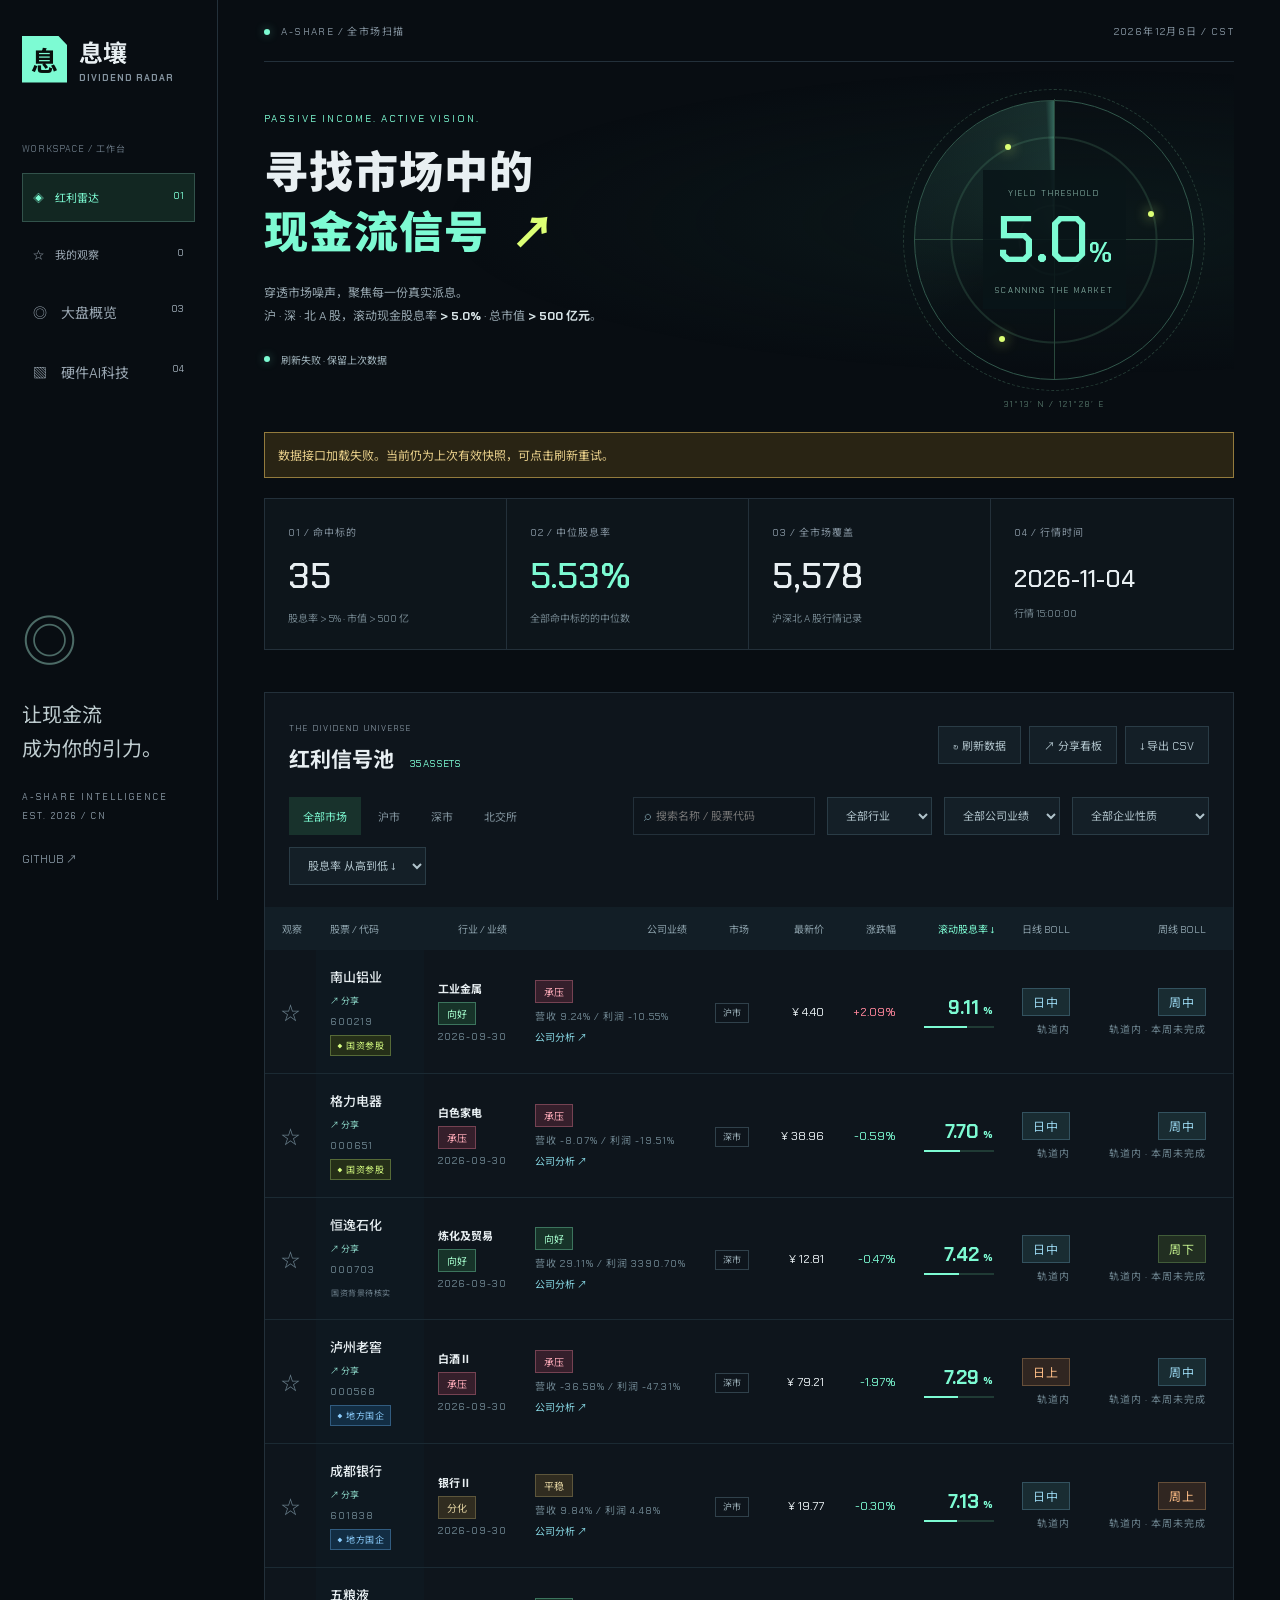
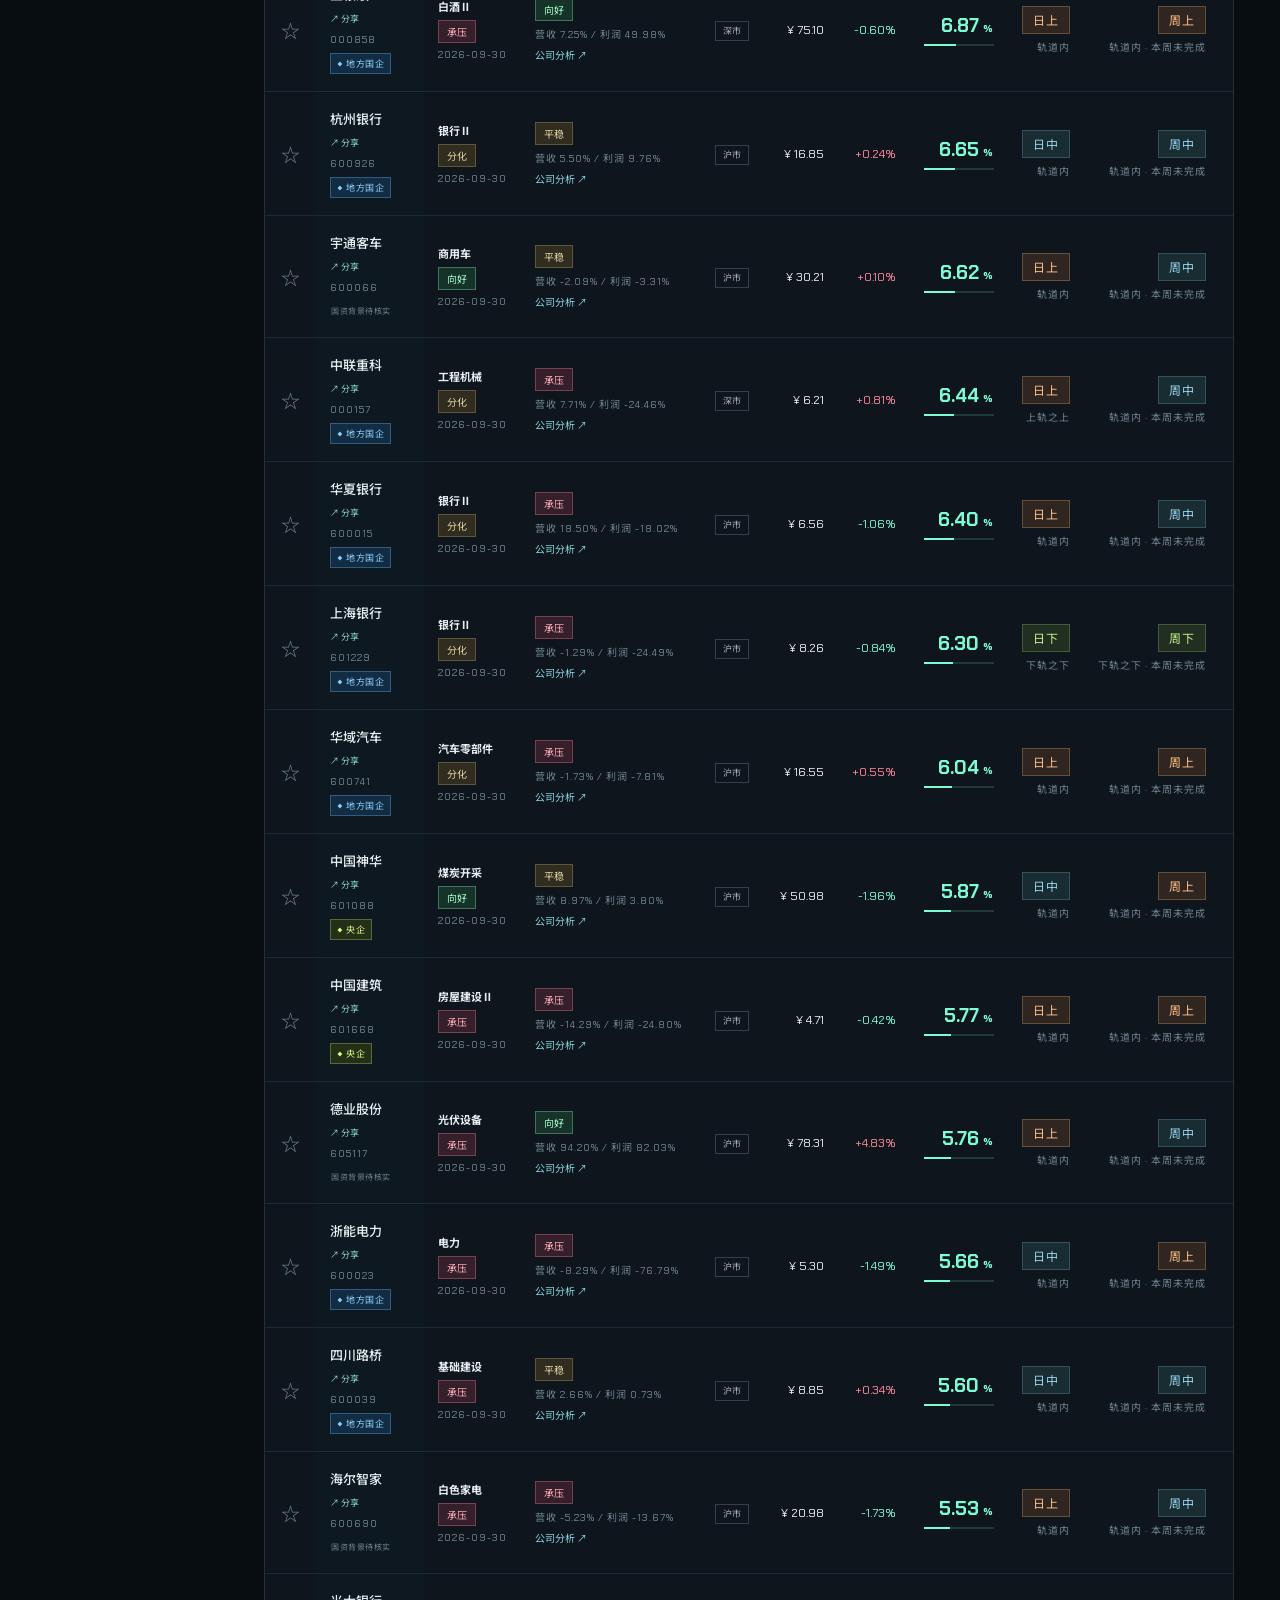
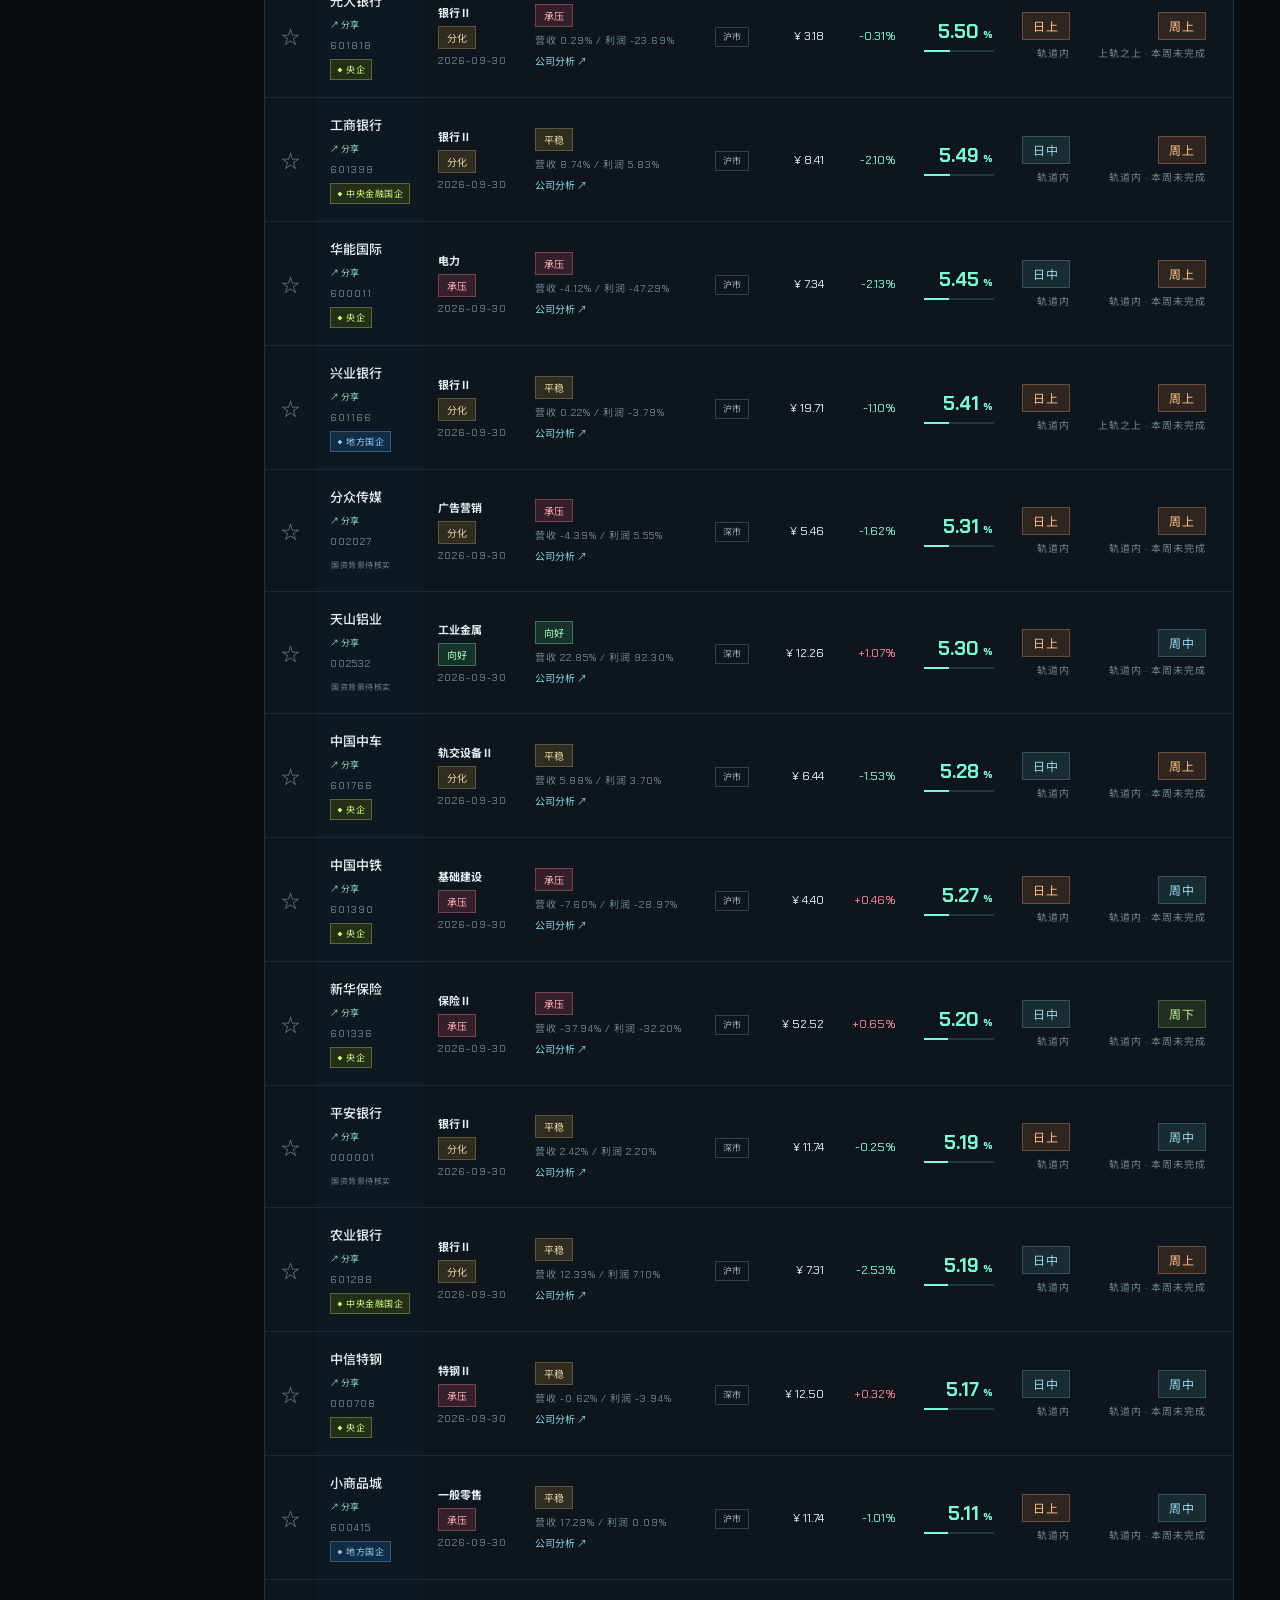
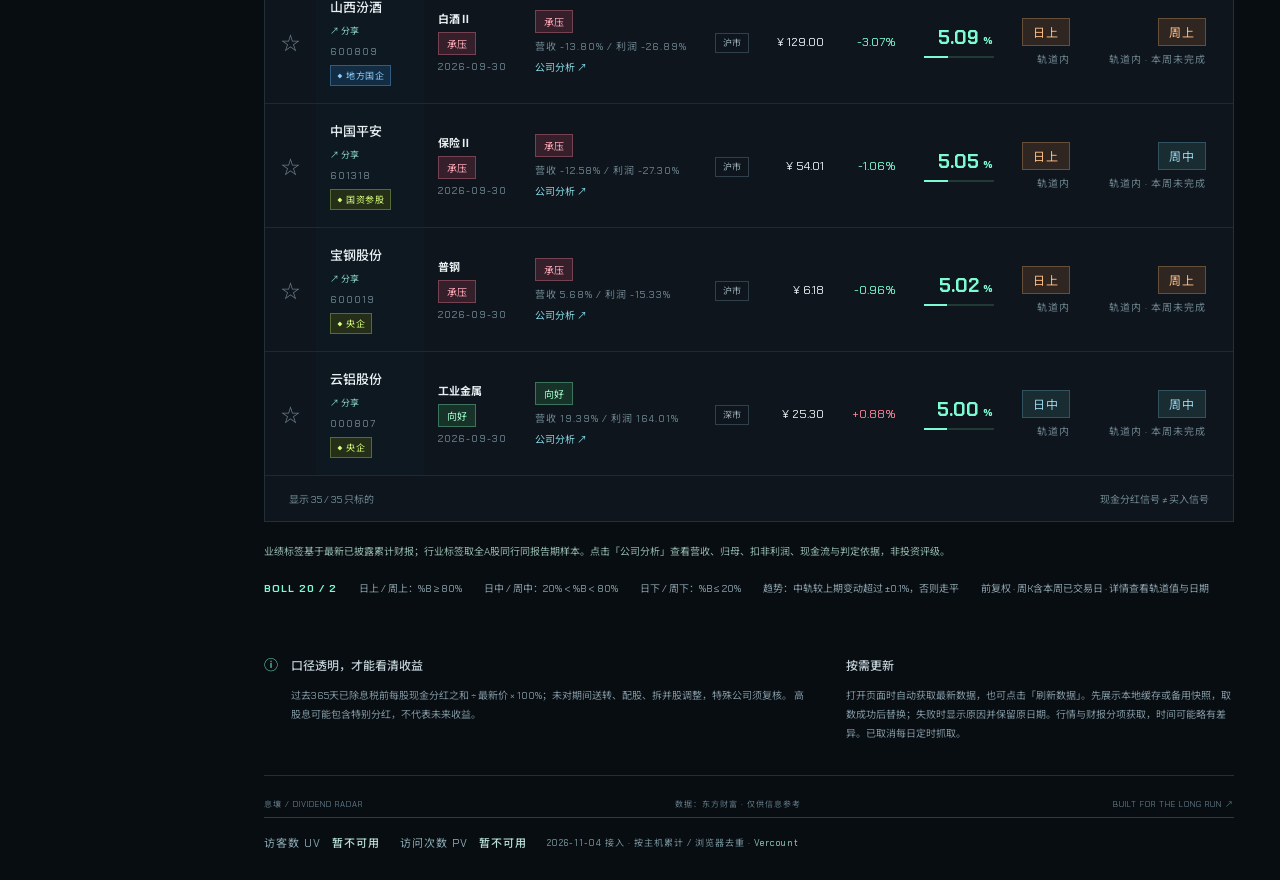
==== index.html @ eb2c7f33 "feat: rank hardware by momentum and add visitor counts" ====
<!doctype html>
<html lang="zh-CN"><head><meta charset="UTF-8"><meta name="viewport" content="width=device-width,initial-scale=1"><meta name="theme-color" content="#080d12"><title>息壤 DIVIDEND RADAR · A股红利看板</title><link rel="stylesheet" href="style.css?v=20261104-visitors"></head>
<body><div class="shell"><aside><a class="logo" href="./"><b>息</b><span>息壤<small>DIVIDEND RADAR</small></span></a><div class="side-label">WORKSPACE / 工作台</div><button class="nav active" id="all">◈　红利雷达 <span>01</span></button><button class="nav" id="favorites">☆　我的观察 <span id="favCount">0</span></button><a class="nav" href="market.html">◎　大盘概览 <span>03</span></a><a class="nav" href="hardware.html">▧　硬件AI科技 <span>04</span></a><div class="side-bottom"><div class="orbit">◎</div><p>让现金流<br>成为你的引力。</p><small>A-SHARE INTELLIGENCE<br>EST. 2026 / CN</small><a href="https://github.com/Alexkaer/dividend-radar" target="_blank" rel="noopener">GITHUB ↗</a></div></aside><main><header><span><i class="dot"></i> A-SHARE / 全市场扫描</span><span id="clock"></span></header><section class="hero"><div><div class="eyebrow">PASSIVE INCOME. ACTIVE VISION.</div><h1>寻找市场中的<br><em>现金流信号<span>↗</span></em></h1><p>穿透市场噪声，聚焦每一份真实派息。<br>沪 · 深 · 北 A 股，滚动现金股息率 <strong>&gt; 5.0%</strong> · 总市值 <strong>&gt; 500 亿元</strong>。</p><div class="signal"><span class="dot"></span><span id="status">正在连接数据快照…</span></div></div><div class="radar" aria-hidden="true"><div class="sweep"></div><div class="cross"></div><span class="blip b1"></span><span class="blip b2"></span><span class="blip b3"></span><div class="radar-center"><small>YIELD THRESHOLD</small><b>5.0<span>%</span></b><small>SCANNING THE MARKET</small></div><label>31°13′ N / 121°28′ E</label></div></section><div id="alert" role="status"></div><section class="stats"><article><small>01 / 命中标的</small><b id="count">—</b><span>股息率 &gt; 5% · 市值 &gt; 500 亿</span></article><article><small>02 / 中位股息率</small><b id="median" class="cyan">—</b><span>全部命中标的的中位数</span></article><article><small>03 / 全市场覆盖</small><b id="universe">—</b><span>沪深北 A 股行情记录</span></article><article><small>04 / 行情时间</small><b id="date" class="date">—</b><span id="update">打开页面自动刷新</span></article></section><section class="board"><div class="board-title"><div><span class="eyebrow">THE DIVIDEND UNIVERSE</span><h2 id="boardTitle">红利信号池 <span id="resultCount"></span></h2></div><div class="board-actions"><button id="refreshData">↻ 刷新数据</button><button id="shareBoard" disabled>↗ 分享看板</button><button id="export">↓ 导出 CSV</button></div></div><div class="toolbar"><div class="tabs" id="markets"><button class="selected" data-market="全部">全部市场</button><button data-market="沪市">沪市</button><button data-market="深市">深市</button><button data-market="北交所">北交所</button></div><label class="search">⌕ <input id="search" placeholder="搜索名称 / 股票代码" aria-label="搜索股票"></label><select id="industryFilter" aria-label="行业筛选"><option value="all">全部行业</option></select><select id="financialFilter" aria-label="公司业绩筛选"><option value="all">全部公司业绩</option><option value="向好">业绩向好</option><option value="平稳">业绩平稳</option><option value="承压">业绩承压</option><option value="亏损">亏损</option><option value="扭亏">扭亏</option></select><select id="ownerFilter" aria-label="企业性质筛选"><option value="all">全部企业性质</option><option value="state">◆ 仅看已标注国资</option><option value="央企">央企</option><option value="中央金融国企">中央金融国企</option><option value="地方国企">地方国企</option><option value="国资参股">国资参股</option><option value="国资背景">其他国资背景</option></select><select id="sort" aria-label="排序"><option value="yield">股息率 从高到低 ↓</option><option value="cap">总市值 从大到小 ↓</option><option value="name">代码 从小到大 ↑</option></select></div><div class="table-scroll"><table><thead><tr><th>观察</th><th>股票 / 代码</th><th>行业 / 业绩</th><th>公司业绩</th><th>市场</th><th>最新价</th><th>涨跌幅</th><th class="cyan">滚动股息率 ↓</th><th>日线 BOLL</th><th>周线 BOLL</th><th>当前趋势</th><th>近一年每股派息</th><th>PE / TTM</th><th>市值 / 亿</th><th>详情</th></tr></thead><tbody id="rows"></tbody></table></div><div id="empty" hidden>暂无匹配标的，请调整筛选条件。</div><div class="table-footer"><span id="showing">等待数据</span><span>现金分红信号 ≠ 买入信号</span></div></section><div class="financial-legend">业绩标签基于最新已披露累计财报；行业标签取全A股同行同报告期样本。点击「公司分析」查看营收、归母、扣非利润、现金流与判定依据，非投资评级。</div><div class="boll-legend"><b>BOLL 20 / 2</b><span>日上 / 周上：%B ≥ 80%</span><span>日中 / 周中：20% &lt; %B &lt; 80%</span><span>日下 / 周下：%B ≤ 20%</span><span>趋势：中轨较上期变动超过 ±0.1%，否则走平</span><span>前复权 · 周K含本周已交易日 · 详情查看轨道值与日期</span></div><section class="notes"><div><span>ⓘ</span><h3>口径透明，才能看清收益</h3><p id="method">过去 365 天已除息税前每股现金分红之和 ÷ 最新价 × 100%。未对送转、配股等股本变化调整，特殊公司须复核。高股息可能包含一次性特别分红，不代表未来收益。企业性质按源站公司资料标注，可在详情中查看实控人与依据；待核实不代表无国资参股。</p></div><div><h3>按需更新</h3><p>打开页面时自动获取最新数据，也可点击「刷新数据」。先展示本地缓存或备用快照，取数成功后替换；失败时显示原因并保留原日期。行情与财报分项获取，时间可能略有差异。已取消每日定时抓取。</p></div></section><footer><span>息壤 / DIVIDEND RADAR</span><span>数据：东方财富 · 仅供信息参考</span><span>BUILT FOR THE LONG RUN ↗</span><div class="visitor-stats" aria-label="网站访问统计"><span>访客数 UV <b id="vercount_value_site_uv">加载中</b></span><span>访问次数 PV <b id="vercount_value_site_pv">加载中</b></span><small>2026-11-04 接入 · 按主机累计 / 浏览器去重 · <a href="https://vercount.one/" target="_blank" rel="noopener">Vercount</a></small></div></footer></main></div><dialog id="detail"><button id="closeDetail">关闭 ×</button><div id="detailBody"></div></dialog><dialog id="shareDialog" aria-labelledby="shareTitle"><div class="share-heading"><h2 id="shareTitle">分享图片</h2><button id="closeShare" aria-label="关闭分享">关闭 ×</button></div><p id="shareStatus" role="status"></p><div class="share-image-wrap"><img id="shareImage" hidden alt="分享图片预览"></div><div class="share-actions"><a id="downloadShare" class="download-share" hidden>↓ 保存图片 PNG</a><button id="nativeShare" hidden>↗ 系统分享</button></div><p class="share-hint">图片包含公开行情与财报摘要；请核对图上的数据日期。</p></dialog><script src="live-data.js?v=20261104-leadership"></script><script src="share.js"></script><script src="app.js"></script><script src="visitor-count.js?v=1" defer></script></body></html>
---- style.css ----
@import url('https://fonts.googleapis.com/css2?family=Chakra+Petch:wght@400;500;600;700&family=Noto+Sans+SC:wght@400;500;600;700;900&display=swap');
:root{--bg:#080d12;--panel:#0e151c;--line:#23303a;--muted:#84939f;--cyan:#7dfbd3;--lime:#dcff75}*{box-sizing:border-box}body{margin:0;background:var(--bg);color:#e8eff2;font-family:'Chakra Petch','Noto Sans SC',sans-serif;font-size:14px}button,input,select{font:inherit}button,a,input,select{outline-offset:5px}button{cursor:pointer}a{color:inherit;text-decoration:none}.shell{display:flex;max-width:1900px;margin:auto}aside{width:218px;flex-shrink:0;border-right:1px solid var(--line);padding:34px 22px;position:sticky;top:0;height:100vh;display:flex;flex-direction:column}.logo{display:flex;gap:12px;align-items:center}.logo>b{background:var(--cyan);color:#08100d;font-size:27px;display:grid;place-items:center;width:45px;height:47px;clip-path:polygon(0 0,80% 0,100% 20%,100% 100%,0 100%)}.logo span{font-size:24px;font-weight:700}.logo small{display:block;font-size:9px;letter-spacing:1px;color:var(--muted);margin-top:3px}.side-label{color:#64727e;font-size:9px;letter-spacing:1px;margin:58px 0 18px}.nav{background:none;border:1px solid transparent;color:#9ba8b3;padding:15px 10px;text-align:left;margin-bottom:8px}.nav.active{color:var(--cyan);border-color:#32524b;background:#122722}.nav span{float:right;font-size:10px}.side-bottom{margin-top:auto;color:var(--muted)}.side-bottom p{font-size:20px;line-height:1.7;color:#c0ced1}.side-bottom small{font-size:9px;line-height:1.8;letter-spacing:2px}.side-bottom a{display:block;margin-top:26px;font-size:11px}.orbit{font-size:55px;color:#4c6b66}main{padding:0 46px;width:calc(100% - 218px)}header{display:flex;justify-content:space-between;padding:23px 0;border-bottom:1px solid var(--line);font-size:10px;letter-spacing:1.4px;color:var(--muted)}.dot{display:inline-block;height:6px;width:6px;background:var(--cyan);border-radius:50%;box-shadow:0 0 10px #7dfbd366;margin-right:8px}.hero{display:flex;justify-content:space-between;align-items:center;min-height:355px;position:relative;background:radial-gradient(ellipse at 85% 45%,#11292766,transparent 55%)}.eyebrow{font-size:10px;color:var(--cyan);letter-spacing:2px}h1{font-size:44px;font-weight:900;line-height:1.35;letter-spacing:1px;margin:19px 0}h1 em{font-style:normal;color:var(--cyan)}h1 em span{margin-left:22px;color:var(--lime)}.hero p{font-size:12px;color:#96a6af;line-height:1.9}.hero strong{color:#d6e2e5}.signal{font-size:10px;display:flex;align-items:center;gap:3px;color:#a1b4bc;margin-top:24px}.radar{width:280px;height:280px;margin-right:40px;position:relative;border:1px solid #31574b;border-radius:50%;background:repeating-radial-gradient(circle,transparent 0 33px,#29483c88 34px 35px,transparent 36px 68px);display:grid;place-items:center}.radar:after{content:'';position:absolute;inset:-12px;border:1px dashed #253d36;border-radius:50%}.sweep{position:absolute;inset:0;border-radius:50%;background:conic-gradient(from 0deg,transparent 65%,#7dfbd321 99%,#7dfbd360);animation:scan 15s linear infinite}.cross{position:absolute;width:100%;height:1px;background:#29483c}.cross:after{content:'';position:absolute;height:280px;width:1px;background:#29483c;left:50%;top:-140px}.radar-center{text-align:center;z-index:1;background:#0a1519dd;padding:12px}.radar-center b{display:block;font-size:66px;line-height:1.2;color:var(--cyan);font-weight:500}.radar-center b span{font-size:28px}.radar small{font-size:8px;letter-spacing:2px;color:#7da69b}.radar label{position:absolute;bottom:-30px;font-size:8px;color:#55766a;letter-spacing:2px}.blip{position:absolute;width:6px;height:6px;background:var(--lime);box-shadow:0 0 13px var(--lime);border-radius:50%}.b1{top:43px;left:90px}.b2{right:39px;top:110px}.b3{bottom:37px;left:84px}.stats{display:grid;grid-template-columns:repeat(4,1fr);border:1px solid var(--line);background:#0d151b;margin:20px 0 42px}.stats article{padding:23px;border-right:1px solid var(--line)}.stats article:last-child{border:0}.stats small{color:var(--muted);font-size:10px;letter-spacing:1px}.stats b{display:block;font-size:36px;margin:12px 0 9px;font-weight:500}.stats b.date{font-size:24px;margin-top:23px}.stats span{color:#73858e;font-size:10px}.cyan{color:var(--cyan)}.board{border:1px solid var(--line);background:var(--panel)}.board-title{padding:24px;display:flex;justify-content:space-between;align-items:center}.board-title .eyebrow{font-size:8px;color:var(--muted)}h2{font-size:21px;margin:8px 0 0}h2 span{font-size:10px;color:var(--cyan);font-weight:400;margin-left:10px}button,select{border:1px solid #2a3c46;background:#141f27;color:#b1c4cc;padding:10px 14px;font-size:11px}button:hover{border-color:var(--cyan);color:var(--cyan)}.toolbar{display:flex;gap:12px;padding:0 24px 22px;flex-wrap:wrap}.tabs{display:flex;gap:3px;margin-right:auto}.tabs button{border:0;background:transparent;color:#83959f}.tabs button.selected{color:var(--cyan);background:#18322c}.search{border:1px solid var(--line);padding:8px 10px;color:#718e99}.search input{border:0;background:transparent;color:white;font-size:11px;width:150px}.table-scroll{overflow:auto}table{border-collapse:collapse;width:100%;white-space:nowrap}th{font-size:10px;color:#8ba0aa;background:#121e26;font-weight:400;text-align:right;padding:14px}td{padding:17px 14px;text-align:right;border-bottom:1px solid #1b2a33;font-size:12px}th:nth-child(2),td:nth-child(2){text-align:left}td:nth-child(2) b{display:block;font-size:13px;font-weight:500}td small{color:#6f8691;display:block;font-size:10px;margin-top:5px;letter-spacing:1px}td .yield{color:var(--cyan);font-size:19px}td .track{display:block;height:2px;background:#203b35;margin-top:6px;width:70px;margin-left:auto}td .track i{display:block;background:var(--cyan);height:100%}tr:hover{background:#14232a}.star{padding:2px;border:0;background:none;font-size:19px;color:#6b818e}.star.saved{color:var(--lime)}.up{color:#ff869b}.down{color:#7dfbd3}.detail-button{border:0;background:none;padding:3px;color:#90a7b1;font-size:16px}.badge{font-size:9px;border:1px solid #30414b;padding:3px 7px;color:#a0b5bd}.table-footer{padding:15px 24px;display:flex;justify-content:space-between;font-size:10px;color:#708892}#empty{text-align:center;padding:65px;color:var(--muted)}.notes{display:grid;grid-template-columns:1.4fr 1fr;gap:38px;padding:28px 0 32px;color:#7f959f}.notes h3{font-size:12px;color:#bdccd2;font-weight:500}.notes p{font-size:10px;line-height:1.9;margin:0}.notes>div:first-child{position:relative;padding-left:27px}.notes>div>span{position:absolute;left:0;top:10px;color:var(--cyan)}footer{border-top:1px solid var(--line);display:flex;justify-content:space-between;padding:22px 0 30px;font-size:8px;letter-spacing:1px;color:#607985}#alert:not(:empty){padding:13px;border:1px solid #937b3d;color:#e8cf8a;background:#292414;margin:15px 0;font-size:12px}dialog{background:#101e26;color:#e0eef2;border:1px solid #477b6d;max-width:550px;width:90%;padding:28px;line-height:1.9}dialog::backdrop{background:#000a;backdrop-filter:blur(5px)}#closeDetail{float:right}dialog p{color:#98b0ba;font-size:12px}dialog li{font-size:12px}dialog a{color:var(--cyan)}@keyframes scan{to{transform:rotate(360deg)}}@media(min-width:1500px){main{padding:0 65px}.hero{min-height:400px}h1{font-size:52px}}@media(max-width:1100px){aside{width:175px;padding:25px 15px}main{width:calc(100% - 175px);padding:0 25px}.radar{margin-right:10px;width:230px;height:230px}.cross:after{height:230px;top:-115px}h1{font-size:35px}.stats article{padding:18px 12px}.stats b{font-size:29px}}@media(max-width:760px){aside{width:100%;height:auto;position:relative;flex-direction:row;padding:18px;gap:12px;border-right:0;border-bottom:1px solid var(--line);align-items:center}.shell{display:block}.logo>b{width:32px;height:35px;font-size:20px}.logo span{font-size:18px}.logo small{font-size:7px}.side-label,.side-bottom{display:none}.nav{font-size:10px;padding:10px 7px;margin:0}.nav span{display:none}main{width:100%;padding:0 18px}header{font-size:8px}.hero{min-height:340px}.hero>div:first-child{position:relative;z-index:2}h1{font-size:34px}.radar{position:absolute;right:0;opacity:.22;width:220px;height:220px}.stats{grid-template-columns:1fr 1fr;margin:0 0 25px}.stats article:nth-child(2){border:0}.stats article:nth-child(-n+2){border-bottom:1px solid var(--line)}.stats b.date{font-size:21px}.board-title{padding:20px 15px}.toolbar{padding:0 15px 15px;gap:10px}.tabs{width:100%}.search{flex:1}.search input{width:130px}.notes{grid-template-columns:1fr;gap:10px}footer{gap:15px;flex-wrap:wrap}.table-footer{padding:15px;font-size:9px}}@media(prefers-reduced-motion:reduce){*{animation:none!important}}
.ownership{display:inline-block;font-size:9px;margin-top:7px;padding:3px 6px;border:1px solid #566a37;background:#252f18;color:#d8ff82;letter-spacing:.5px}.ownership.local{border-color:#315c80;background:#122d43;color:#8dcfff}.ownership.unknown{border-color:transparent;background:transparent;padding-left:0;color:#718490;font-size:8px}.ownership-detail{padding:12px 15px;border:1px solid #304638;background:#14251e;margin:20px 0}.ownership-detail h3{color:#dcff75;font-size:14px}
.band{display:inline-block;padding:4px 10px;font-size:12px;border:1px solid;letter-spacing:1px}.band-high{background:#302621;color:#ffbf87;border-color:#664f39}.band-mid{background:#192c32;color:#99d6ee;border-color:#33525f}.band-low{background:#212e21;color:#c5f28f;border-color:#415c39}.trend-cell>span{font-size:12px;white-space:nowrap}.trend-up{color:#ff9ca5}.trend-down{color:#7dfbd3}.muted{color:#718490}.boll-legend{display:flex;flex-wrap:wrap;gap:10px 22px;padding:18px 0;color:#8aa0aa;font-size:10px;line-height:1.9}.boll-legend b{color:#7dfbd3;letter-spacing:1px}.technical-detail{margin:20px 0;border:1px solid #304f5c;background:#12212b;padding:12px 15px}.technical-detail h3{color:#9edff9;font-size:14px}dialog{max-height:85vh;overflow:auto}
.financial-badge{display:inline-block;margin-top:6px;padding:3px 8px;font-size:10px;border:1px solid #41545d;background:#19282f;color:#bdd1da}.financial-badge.good{color:#a7ffcf;background:#173329;border-color:#3c745d}.financial-badge.weak{color:#ffacb9;background:#351f2b;border-color:#754252}.financial-badge.mixed{color:#e5d5a3;background:#302c20;border-color:#5d563b}.industry-cell b{font-size:11px;display:block}.industry-cell,.company-cell{text-align:left}.analysis-button{font-size:10px;background:transparent;border:0;padding:6px 0;color:#87d8e4}.financial-detail{margin:20px 0;border:1px solid #355d55;padding:18px;background:#10241f}.financial-detail h3{font-size:17px;color:#d4f7e6}.financial-detail h4{font-size:12px;margin:20px 0 8px;color:#d5e9e1}.financial-grid{display:grid;grid-template-columns:1fr 1fr;gap:10px}.financial-grid>div{border:1px solid #28463e;padding:12px;background:#0e1b19}.financial-grid small{font-size:9px;display:block;color:#8ca99f}.financial-grid b{font-size:18px;display:block;margin:7px 0}.financial-grid span{font-size:10px;color:#a7c8b9}.financial-risks{color:#e6c291}.sector-analysis{border-top:1px solid #375448;margin-top:20px}.financial-detail details{font-size:11px;color:#94b5a7}.financial-detail summary{cursor:pointer}.financial-detail li{line-height:1.9}.financial-legend{padding-top:20px;font-size:10px;line-height:1.9;color:#94b7ab}th:nth-child(2),td:nth-child(2){position:sticky;left:0;z-index:2;background:#0e1820;box-shadow:4px 0 8px #080d1260}thead th:nth-child(2){background:#121e26;z-index:3}
.board-actions{display:flex;gap:8px;flex-wrap:wrap}.stock-share{display:block;font-size:9px;padding:3px 0;border:0;background:none;color:#8edaca;margin-top:5px}.detail-share{margin-top:14px;color:var(--cyan);border-color:#3d7868}.share-heading{display:flex;gap:15px;justify-content:space-between;align-items:center}.share-heading h2{font-size:18px}.share-heading button{flex-shrink:0}#shareDialog{max-width:680px;padding:22px}#shareStatus{min-height:20px;font-size:12px;color:#a9c9bd}.share-image-wrap{max-height:57vh;overflow:auto;background:#080f16}#shareImage{display:block;width:100%;height:auto}#shareImage[hidden]{display:none}.share-actions{display:flex;gap:10px;margin-top:16px;flex-wrap:wrap}.download-share{display:inline-block;padding:10px 16px;border:1px solid #72d4b5;background:#17352b;color:#a1ffdb;font-size:12px}.download-share[hidden]{display:none}button:disabled{opacity:.4;cursor:not-allowed}.share-hint{font-size:10px!important;color:#859f95!important}@media(max-width:760px){.board-title{align-items:flex-start;gap:10px}.board-actions{justify-content:flex-end;max-width:160px}.board-actions button{padding:8px;font-size:10px}#shareDialog{width:95%;padding:16px}.share-heading h2{font-size:15px}}
aside a.nav{display:block}
@media(max-width:760px){aside{flex-wrap:wrap}}

footer{flex-wrap:wrap}.visitor-stats{width:100%;display:flex;align-items:center;gap:20px;flex-wrap:wrap;border-top:1px solid #253d46;padding-top:16px;margin-top:8px;font-size:11px;color:#8ba9b3}.visitor-stats b{color:#b8dfd6;font-weight:500;margin-left:7px}.visitor-stats small{font-size:9px;color:#77929b}.visitor-stats a{color:#8dc9b6}@media(max-width:600px){.visitor-stats{gap:12px}.visitor-stats small{width:100%;line-height:1.7}}
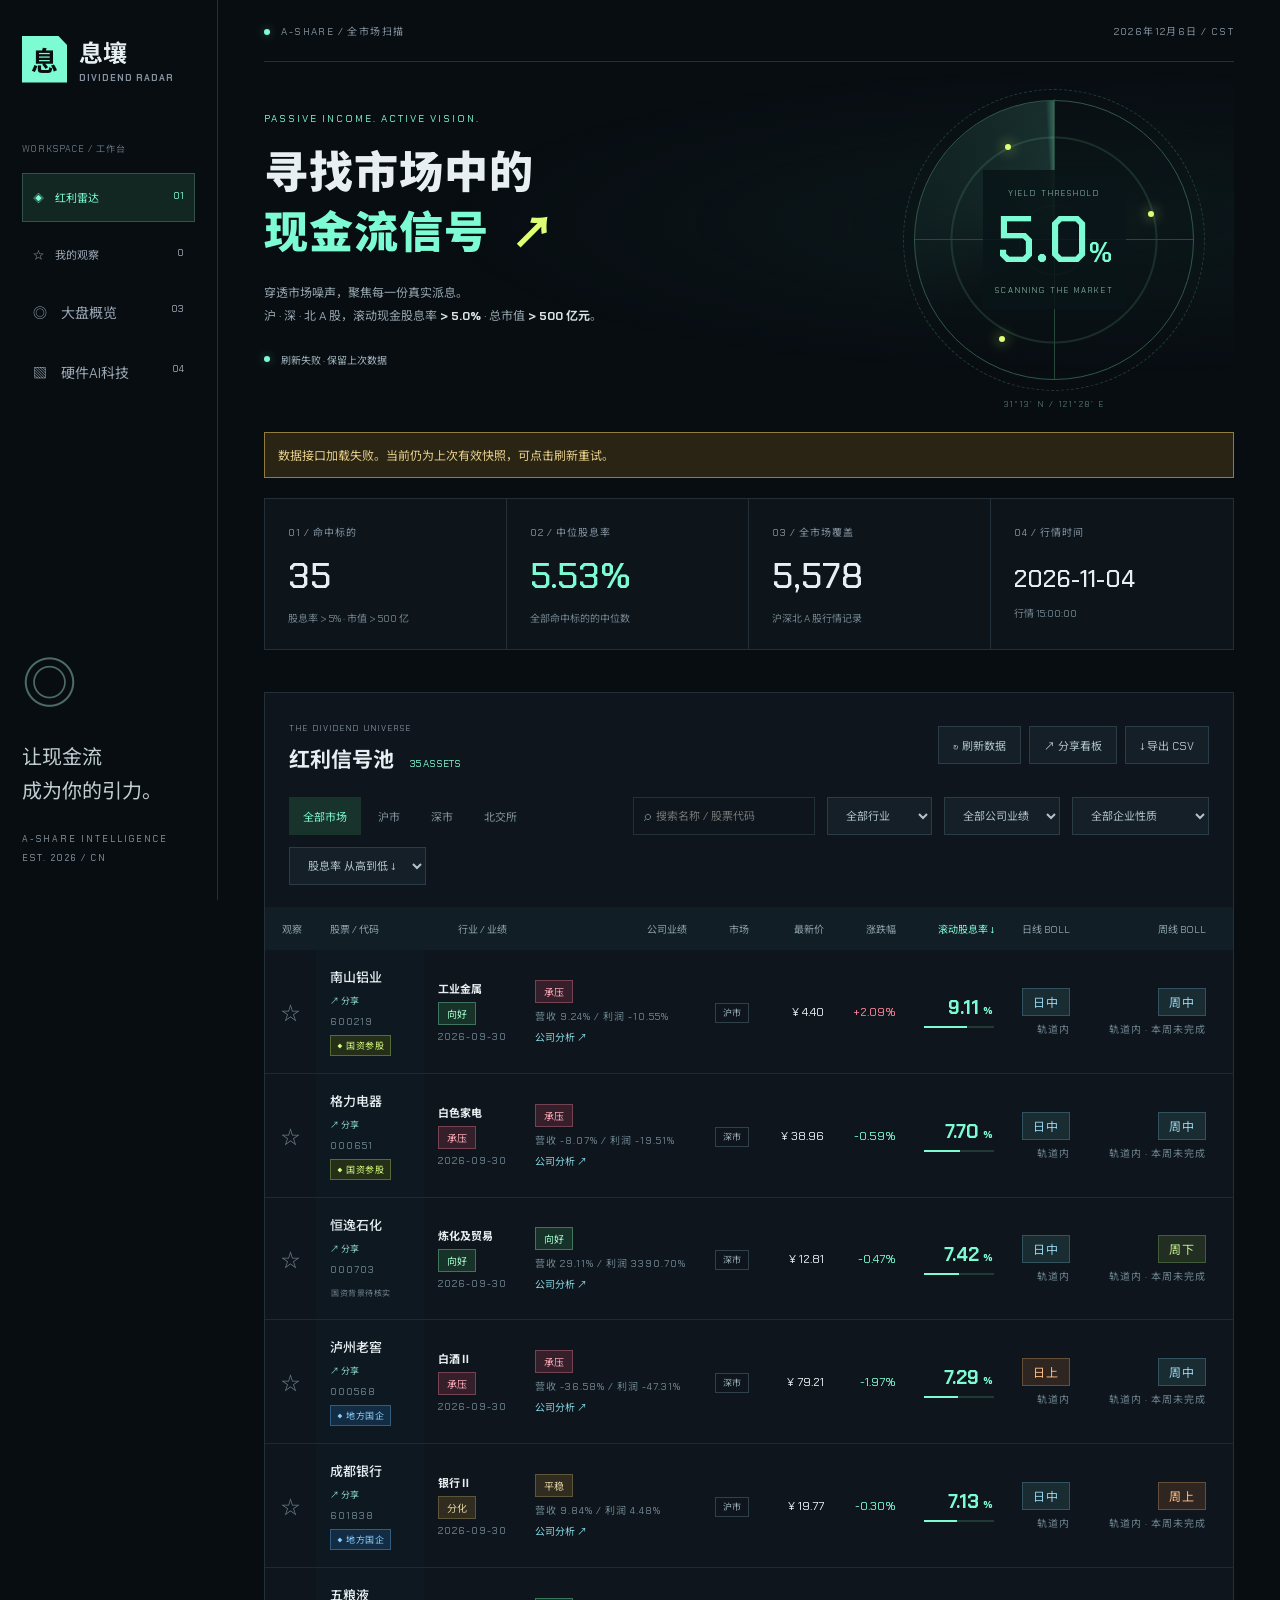
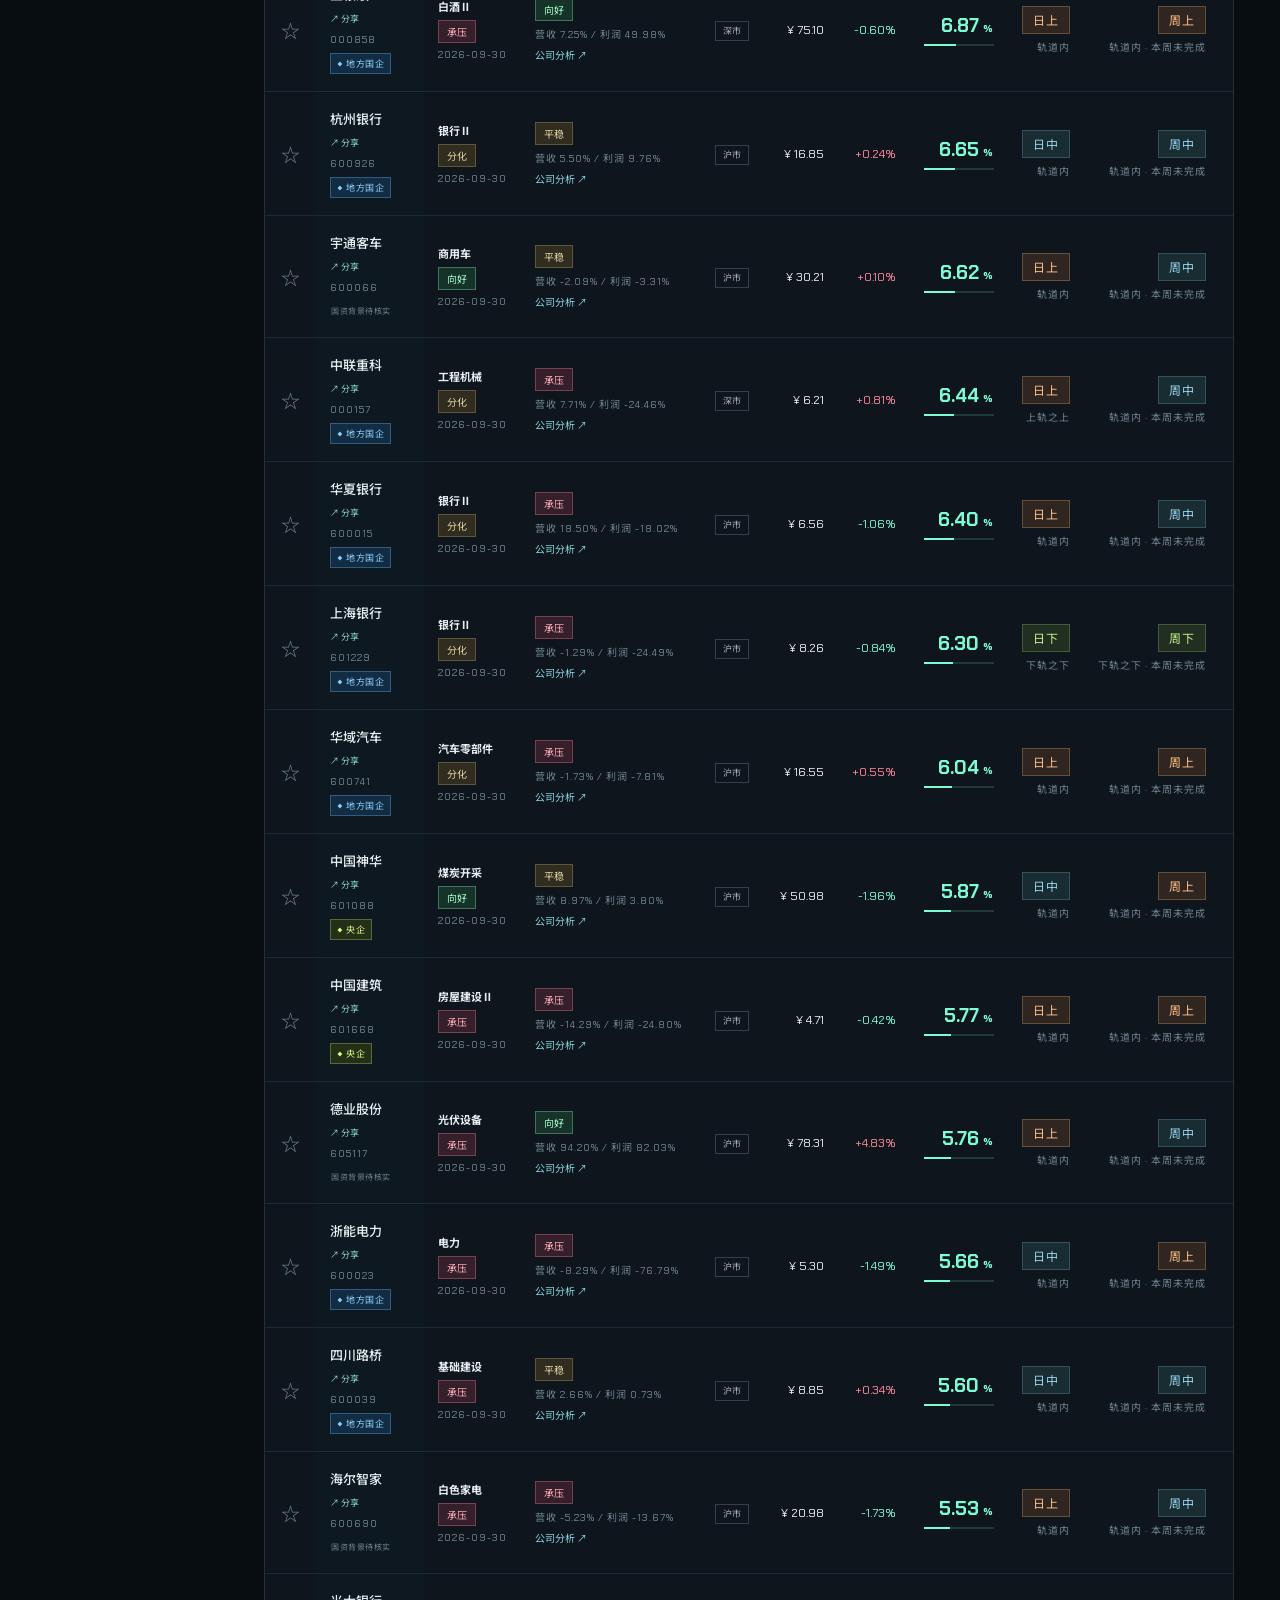
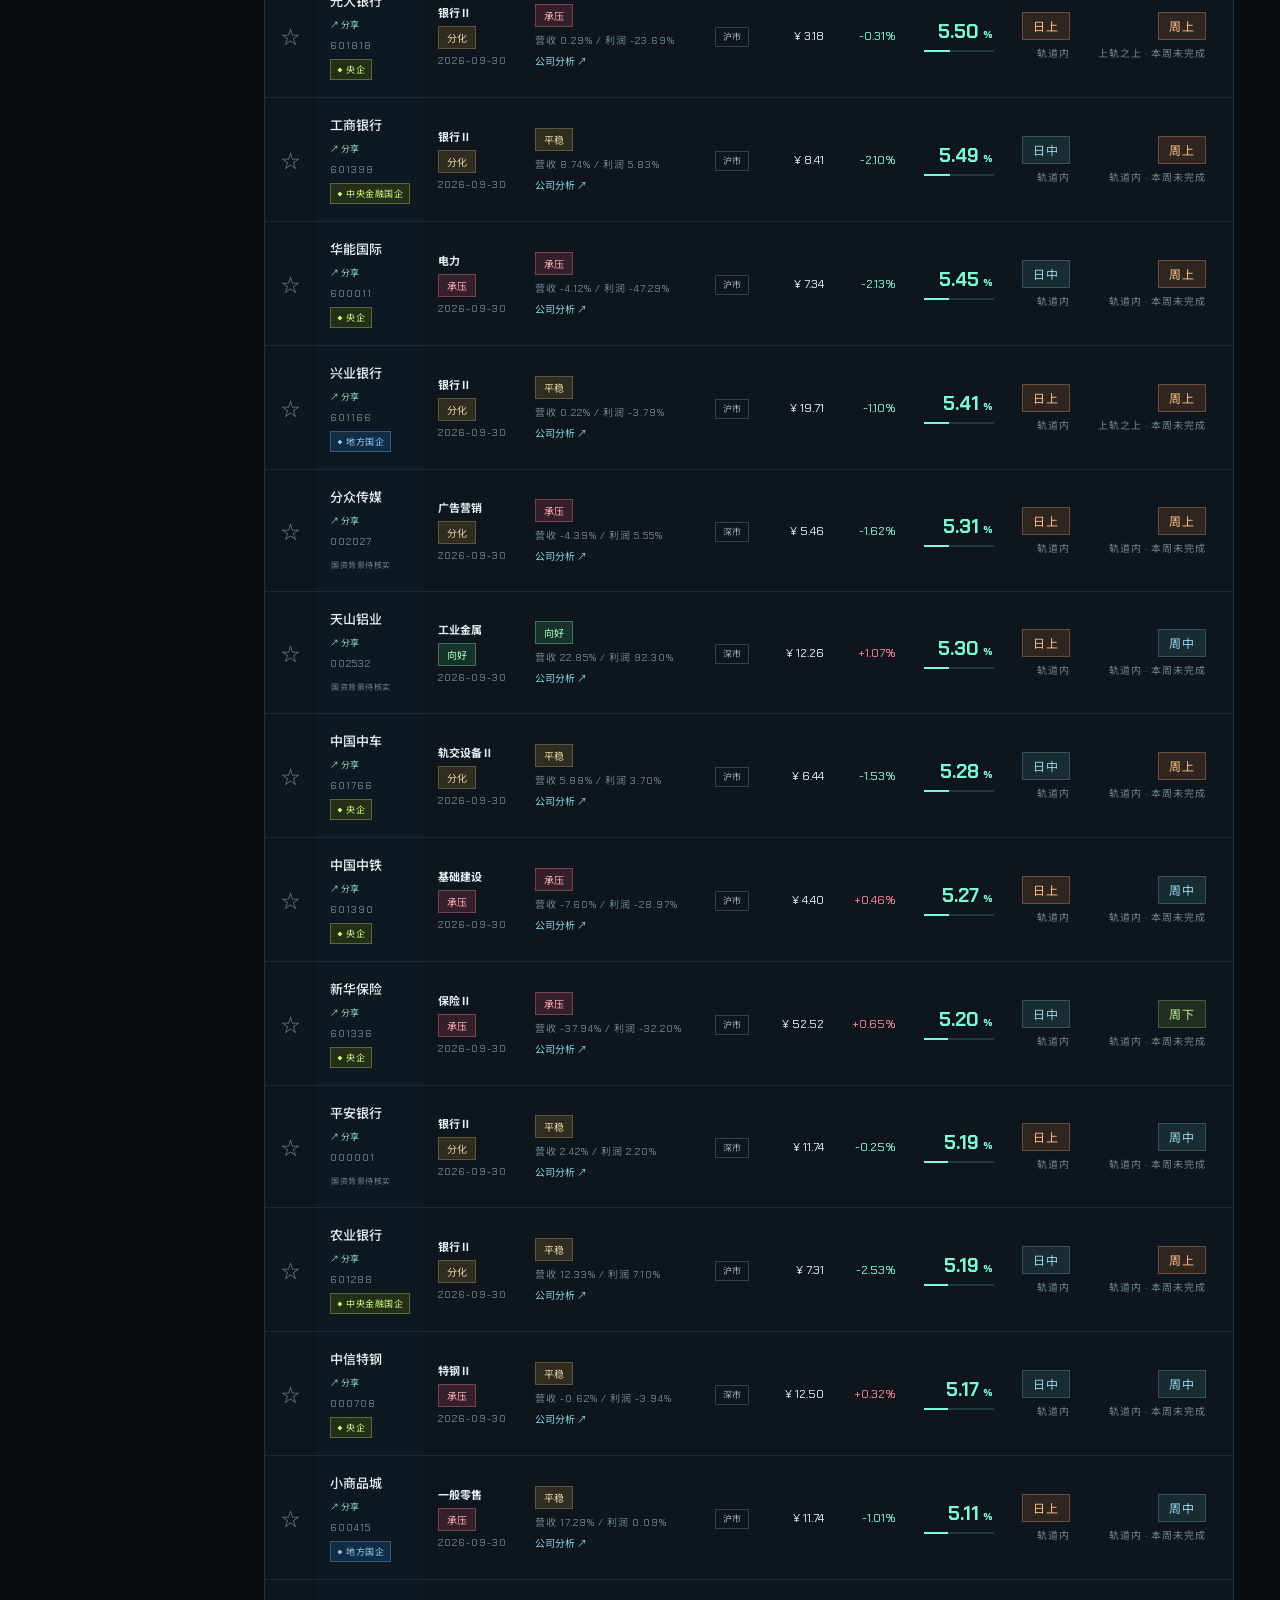
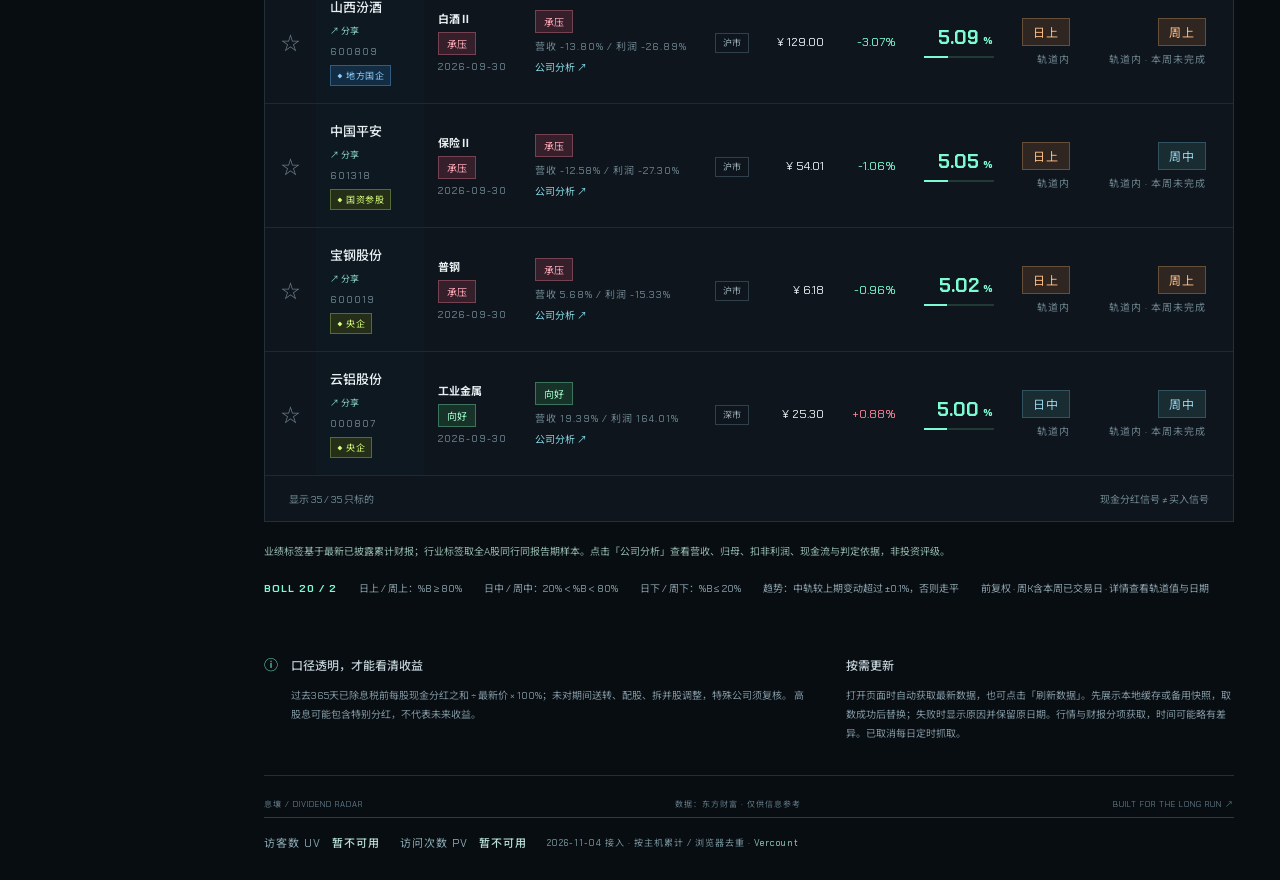
==== commit 43e3e2bc: "feat: add closed-day MA5 and rising MACD screen" ====
--- a/index.html
+++ b/index.html
@@ -1,3 +1,3 @@
 <!doctype html>
 <html lang="zh-CN"><head><meta charset="UTF-8"><meta name="viewport" content="width=device-width,initial-scale=1"><meta name="theme-color" content="#080d12"><title>息壤 DIVIDEND RADAR · A股红利看板</title><link rel="stylesheet" href="style.css?v=20261104-visitors"></head>
-<body><div class="shell"><aside><a class="logo" href="./"><b>息</b><span>息壤<small>DIVIDEND RADAR</small></span></a><div class="side-label">WORKSPACE / 工作台</div><button class="nav active" id="all">◈　红利雷达 <span>01</span></button><button class="nav" id="favorites">☆　我的观察 <span id="favCount">0</span></button><a class="nav" href="market.html">◎　大盘概览 <span>03</span></a><a class="nav" href="hardware.html">▧　硬件AI科技 <span>04</span></a><div class="side-bottom"><div class="orbit">◎</div><p>让现金流<br>成为你的引力。</p><small>A-SHARE INTELLIGENCE<br>EST. 2026 / CN</small><a href="https://github.com/Alexkaer/dividend-radar" target="_blank" rel="noopener">GITHUB ↗</a></div></aside><main><header><span><i class="dot"></i> A-SHARE / 全市场扫描</span><span id="clock"></span></header><section class="hero"><div><div class="eyebrow">PASSIVE INCOME. ACTIVE VISION.</div><h1>寻找市场中的<br><em>现金流信号<span>↗</span></em></h1><p>穿透市场噪声，聚焦每一份真实派息。<br>沪 · 深 · 北 A 股，滚动现金股息率 <strong>&gt; 5.0%</strong> · 总市值 <strong>&gt; 500 亿元</strong>。</p><div class="signal"><span class="dot"></span><span id="status">正在连接数据快照…</span></div></div><div class="radar" aria-hidden="true"><div class="sweep"></div><div class="cross"></div><span class="blip b1"></span><span class="blip b2"></span><span class="blip b3"></span><div class="radar-center"><small>YIELD THRESHOLD</small><b>5.0<span>%</span></b><small>SCANNING THE MARKET</small></div><label>31°13′ N / 121°28′ E</label></div></section><div id="alert" role="status"></div><section class="stats"><article><small>01 / 命中标的</small><b id="count">—</b><span>股息率 &gt; 5% · 市值 &gt; 500 亿</span></article><article><small>02 / 中位股息率</small><b id="median" class="cyan">—</b><span>全部命中标的的中位数</span></article><article><small>03 / 全市场覆盖</small><b id="universe">—</b><span>沪深北 A 股行情记录</span></article><article><small>04 / 行情时间</small><b id="date" class="date">—</b><span id="update">打开页面自动刷新</span></article></section><section class="board"><div class="board-title"><div><span class="eyebrow">THE DIVIDEND UNIVERSE</span><h2 id="boardTitle">红利信号池 <span id="resultCount"></span></h2></div><div class="board-actions"><button id="refreshData">↻ 刷新数据</button><button id="shareBoard" disabled>↗ 分享看板</button><button id="export">↓ 导出 CSV</button></div></div><div class="toolbar"><div class="tabs" id="markets"><button class="selected" data-market="全部">全部市场</button><button data-market="沪市">沪市</button><button data-market="深市">深市</button><button data-market="北交所">北交所</button></div><label class="search">⌕ <input id="search" placeholder="搜索名称 / 股票代码" aria-label="搜索股票"></label><select id="industryFilter" aria-label="行业筛选"><option value="all">全部行业</option></select><select id="financialFilter" aria-label="公司业绩筛选"><option value="all">全部公司业绩</option><option value="向好">业绩向好</option><option value="平稳">业绩平稳</option><option value="承压">业绩承压</option><option value="亏损">亏损</option><option value="扭亏">扭亏</option></select><select id="ownerFilter" aria-label="企业性质筛选"><option value="all">全部企业性质</option><option value="state">◆ 仅看已标注国资</option><option value="央企">央企</option><option value="中央金融国企">中央金融国企</option><option value="地方国企">地方国企</option><option value="国资参股">国资参股</option><option value="国资背景">其他国资背景</option></select><select id="sort" aria-label="排序"><option value="yield">股息率 从高到低 ↓</option><option value="cap">总市值 从大到小 ↓</option><option value="name">代码 从小到大 ↑</option></select></div><div class="table-scroll"><table><thead><tr><th>观察</th><th>股票 / 代码</th><th>行业 / 业绩</th><th>公司业绩</th><th>市场</th><th>最新价</th><th>涨跌幅</th><th class="cyan">滚动股息率 ↓</th><th>日线 BOLL</th><th>周线 BOLL</th><th>当前趋势</th><th>近一年每股派息</th><th>PE / TTM</th><th>市值 / 亿</th><th>详情</th></tr></thead><tbody id="rows"></tbody></table></div><div id="empty" hidden>暂无匹配标的，请调整筛选条件。</div><div class="table-footer"><span id="showing">等待数据</span><span>现金分红信号 ≠ 买入信号</span></div></section><div class="financial-legend">业绩标签基于最新已披露累计财报；行业标签取全A股同行同报告期样本。点击「公司分析」查看营收、归母、扣非利润、现金流与判定依据，非投资评级。</div><div class="boll-legend"><b>BOLL 20 / 2</b><span>日上 / 周上：%B ≥ 80%</span><span>日中 / 周中：20% &lt; %B &lt; 80%</span><span>日下 / 周下：%B ≤ 20%</span><span>趋势：中轨较上期变动超过 ±0.1%，否则走平</span><span>前复权 · 周K含本周已交易日 · 详情查看轨道值与日期</span></div><section class="notes"><div><span>ⓘ</span><h3>口径透明，才能看清收益</h3><p id="method">过去 365 天已除息税前每股现金分红之和 ÷ 最新价 × 100%。未对送转、配股等股本变化调整，特殊公司须复核。高股息可能包含一次性特别分红，不代表未来收益。企业性质按源站公司资料标注，可在详情中查看实控人与依据；待核实不代表无国资参股。</p></div><div><h3>按需更新</h3><p>打开页面时自动获取最新数据，也可点击「刷新数据」。先展示本地缓存或备用快照，取数成功后替换；失败时显示原因并保留原日期。行情与财报分项获取，时间可能略有差异。已取消每日定时抓取。</p></div></section><footer><span>息壤 / DIVIDEND RADAR</span><span>数据：东方财富 · 仅供信息参考</span><span>BUILT FOR THE LONG RUN ↗</span><div class="visitor-stats" aria-label="网站访问统计"><span>访客数 UV <b id="vercount_value_site_uv">加载中</b></span><span>访问次数 PV <b id="vercount_value_site_pv">加载中</b></span><small>2026-11-04 接入 · 按主机累计 / 浏览器去重 · <a href="https://vercount.one/" target="_blank" rel="noopener">Vercount</a></small></div></footer></main></div><dialog id="detail"><button id="closeDetail">关闭 ×</button><div id="detailBody"></div></dialog><dialog id="shareDialog" aria-labelledby="shareTitle"><div class="share-heading"><h2 id="shareTitle">分享图片</h2><button id="closeShare" aria-label="关闭分享">关闭 ×</button></div><p id="shareStatus" role="status"></p><div class="share-image-wrap"><img id="shareImage" hidden alt="分享图片预览"></div><div class="share-actions"><a id="downloadShare" class="download-share" hidden>↓ 保存图片 PNG</a><button id="nativeShare" hidden>↗ 系统分享</button></div><p class="share-hint">图片包含公开行情与财报摘要；请核对图上的数据日期。</p></dialog><script src="live-data.js?v=20261104-leadership"></script><script src="share.js"></script><script src="app.js"></script><script src="visitor-count.js?v=1" defer></script></body></html>
+<body><div class="shell"><aside><a class="logo" href="./"><b>息</b><span>息壤<small>DIVIDEND RADAR</small></span></a><div class="side-label">WORKSPACE / 工作台</div><button class="nav active" id="all">◈　红利雷达 <span>01</span></button><button class="nav" id="favorites">☆　我的观察 <span id="favCount">0</span></button><a class="nav" href="market.html">◎　大盘概览 <span>03</span></a><a class="nav" href="hardware.html">▧　硬件AI科技 <span>04</span></a><div class="side-bottom"><div class="orbit">◎</div><p>让现金流<br>成为你的引力。</p><small>A-SHARE INTELLIGENCE<br>EST. 2026 / CN</small></div></aside><main><header><span><i class="dot"></i> A-SHARE / 全市场扫描</span><span id="clock"></span></header><section class="hero"><div><div class="eyebrow">PASSIVE INCOME. ACTIVE VISION.</div><h1>寻找市场中的<br><em>现金流信号<span>↗</span></em></h1><p>穿透市场噪声，聚焦每一份真实派息。<br>沪 · 深 · 北 A 股，滚动现金股息率 <strong>&gt; 5.0%</strong> · 总市值 <strong>&gt; 500 亿元</strong>。</p><div class="signal"><span class="dot"></span><span id="status">正在连接数据快照…</span></div></div><div class="radar" aria-hidden="true"><div class="sweep"></div><div class="cross"></div><span class="blip b1"></span><span class="blip b2"></span><span class="blip b3"></span><div class="radar-center"><small>YIELD THRESHOLD</small><b>5.0<span>%</span></b><small>SCANNING THE MARKET</small></div><label>31°13′ N / 121°28′ E</label></div></section><div id="alert" role="status"></div><section class="stats"><article><small>01 / 命中标的</small><b id="count">—</b><span>股息率 &gt; 5% · 市值 &gt; 500 亿</span></article><article><small>02 / 中位股息率</small><b id="median" class="cyan">—</b><span>全部命中标的的中位数</span></article><article><small>03 / 全市场覆盖</small><b id="universe">—</b><span>沪深北 A 股行情记录</span></article><article><small>04 / 行情时间</small><b id="date" class="date">—</b><span id="update">打开页面自动刷新</span></article></section><section class="board"><div class="board-title"><div><span class="eyebrow">THE DIVIDEND UNIVERSE</span><h2 id="boardTitle">红利信号池 <span id="resultCount"></span></h2></div><div class="board-actions"><button id="refreshData">↻ 刷新数据</button><button id="shareBoard" disabled>↗ 分享看板</button><button id="export">↓ 导出 CSV</button></div></div><div class="toolbar"><div class="tabs" id="markets"><button class="selected" data-market="全部">全部市场</button><button data-market="沪市">沪市</button><button data-market="深市">深市</button><button data-market="北交所">北交所</button></div><label class="search">⌕ <input id="search" placeholder="搜索名称 / 股票代码" aria-label="搜索股票"></label><select id="industryFilter" aria-label="行业筛选"><option value="all">全部行业</option></select><select id="financialFilter" aria-label="公司业绩筛选"><option value="all">全部公司业绩</option><option value="向好">业绩向好</option><option value="平稳">业绩平稳</option><option value="承压">业绩承压</option><option value="亏损">亏损</option><option value="扭亏">扭亏</option></select><select id="ownerFilter" aria-label="企业性质筛选"><option value="all">全部企业性质</option><option value="state">◆ 仅看已标注国资</option><option value="央企">央企</option><option value="中央金融国企">中央金融国企</option><option value="地方国企">地方国企</option><option value="国资参股">国资参股</option><option value="国资背景">其他国资背景</option></select><select id="sort" aria-label="排序"><option value="yield">股息率 从高到低 ↓</option><option value="cap">总市值 从大到小 ↓</option><option value="name">代码 从小到大 ↑</option></select></div><div class="table-scroll"><table><thead><tr><th>观察</th><th>股票 / 代码</th><th>行业 / 业绩</th><th>公司业绩</th><th>市场</th><th>最新价</th><th>涨跌幅</th><th class="cyan">滚动股息率 ↓</th><th>日线 BOLL</th><th>周线 BOLL</th><th>当前趋势</th><th>近一年每股派息</th><th>PE / TTM</th><th>市值 / 亿</th><th>详情</th></tr></thead><tbody id="rows"></tbody></table></div><div id="empty" hidden>暂无匹配标的，请调整筛选条件。</div><div class="table-footer"><span id="showing">等待数据</span><span>现金分红信号 ≠ 买入信号</span></div></section><div class="financial-legend">业绩标签基于最新已披露累计财报；行业标签取全A股同行同报告期样本。点击「公司分析」查看营收、归母、扣非利润、现金流与判定依据，非投资评级。</div><div class="boll-legend"><b>BOLL 20 / 2</b><span>日上 / 周上：%B ≥ 80%</span><span>日中 / 周中：20% &lt; %B &lt; 80%</span><span>日下 / 周下：%B ≤ 20%</span><span>趋势：中轨较上期变动超过 ±0.1%，否则走平</span><span>前复权 · 周K含本周已交易日 · 详情查看轨道值与日期</span></div><section class="notes"><div><span>ⓘ</span><h3>口径透明，才能看清收益</h3><p id="method">过去 365 天已除息税前每股现金分红之和 ÷ 最新价 × 100%。未对送转、配股等股本变化调整，特殊公司须复核。高股息可能包含一次性特别分红，不代表未来收益。企业性质按源站公司资料标注，可在详情中查看实控人与依据；待核实不代表无国资参股。</p></div><div><h3>按需更新</h3><p>打开页面时自动获取最新数据，也可点击「刷新数据」。先展示本地缓存或备用快照，取数成功后替换；失败时显示原因并保留原日期。行情与财报分项获取，时间可能略有差异。已取消每日定时抓取。</p></div></section><footer><span>息壤 / DIVIDEND RADAR</span><span>数据：东方财富 · 仅供信息参考</span><span>BUILT FOR THE LONG RUN ↗</span><div class="visitor-stats" aria-label="网站访问统计"><span>访客数 UV <b id="vercount_value_site_uv">加载中</b></span><span>访问次数 PV <b id="vercount_value_site_pv">加载中</b></span><small>2026-11-04 接入 · 按主机累计 / 浏览器去重 · <a href="https://vercount.one/" target="_blank" rel="noopener">Vercount</a></small></div></footer></main></div><dialog id="detail"><button id="closeDetail">关闭 ×</button><div id="detailBody"></div></dialog><dialog id="shareDialog" aria-labelledby="shareTitle"><div class="share-heading"><h2 id="shareTitle">分享图片</h2><button id="closeShare" aria-label="关闭分享">关闭 ×</button></div><p id="shareStatus" role="status"></p><div class="share-image-wrap"><img id="shareImage" hidden alt="分享图片预览"></div><div class="share-actions"><a id="downloadShare" class="download-share" hidden>↓ 保存图片 PNG</a><button id="nativeShare" hidden>↗ 系统分享</button></div><p class="share-hint">图片包含公开行情与财报摘要；请核对图上的数据日期。</p></dialog><script src="live-data.js?v=20261104-ma5-macd"></script><script src="share.js"></script><script src="app.js"></script><script src="visitor-count.js?v=1" defer></script><script src="dialog-dismiss.js?v=1" defer></script></body></html>
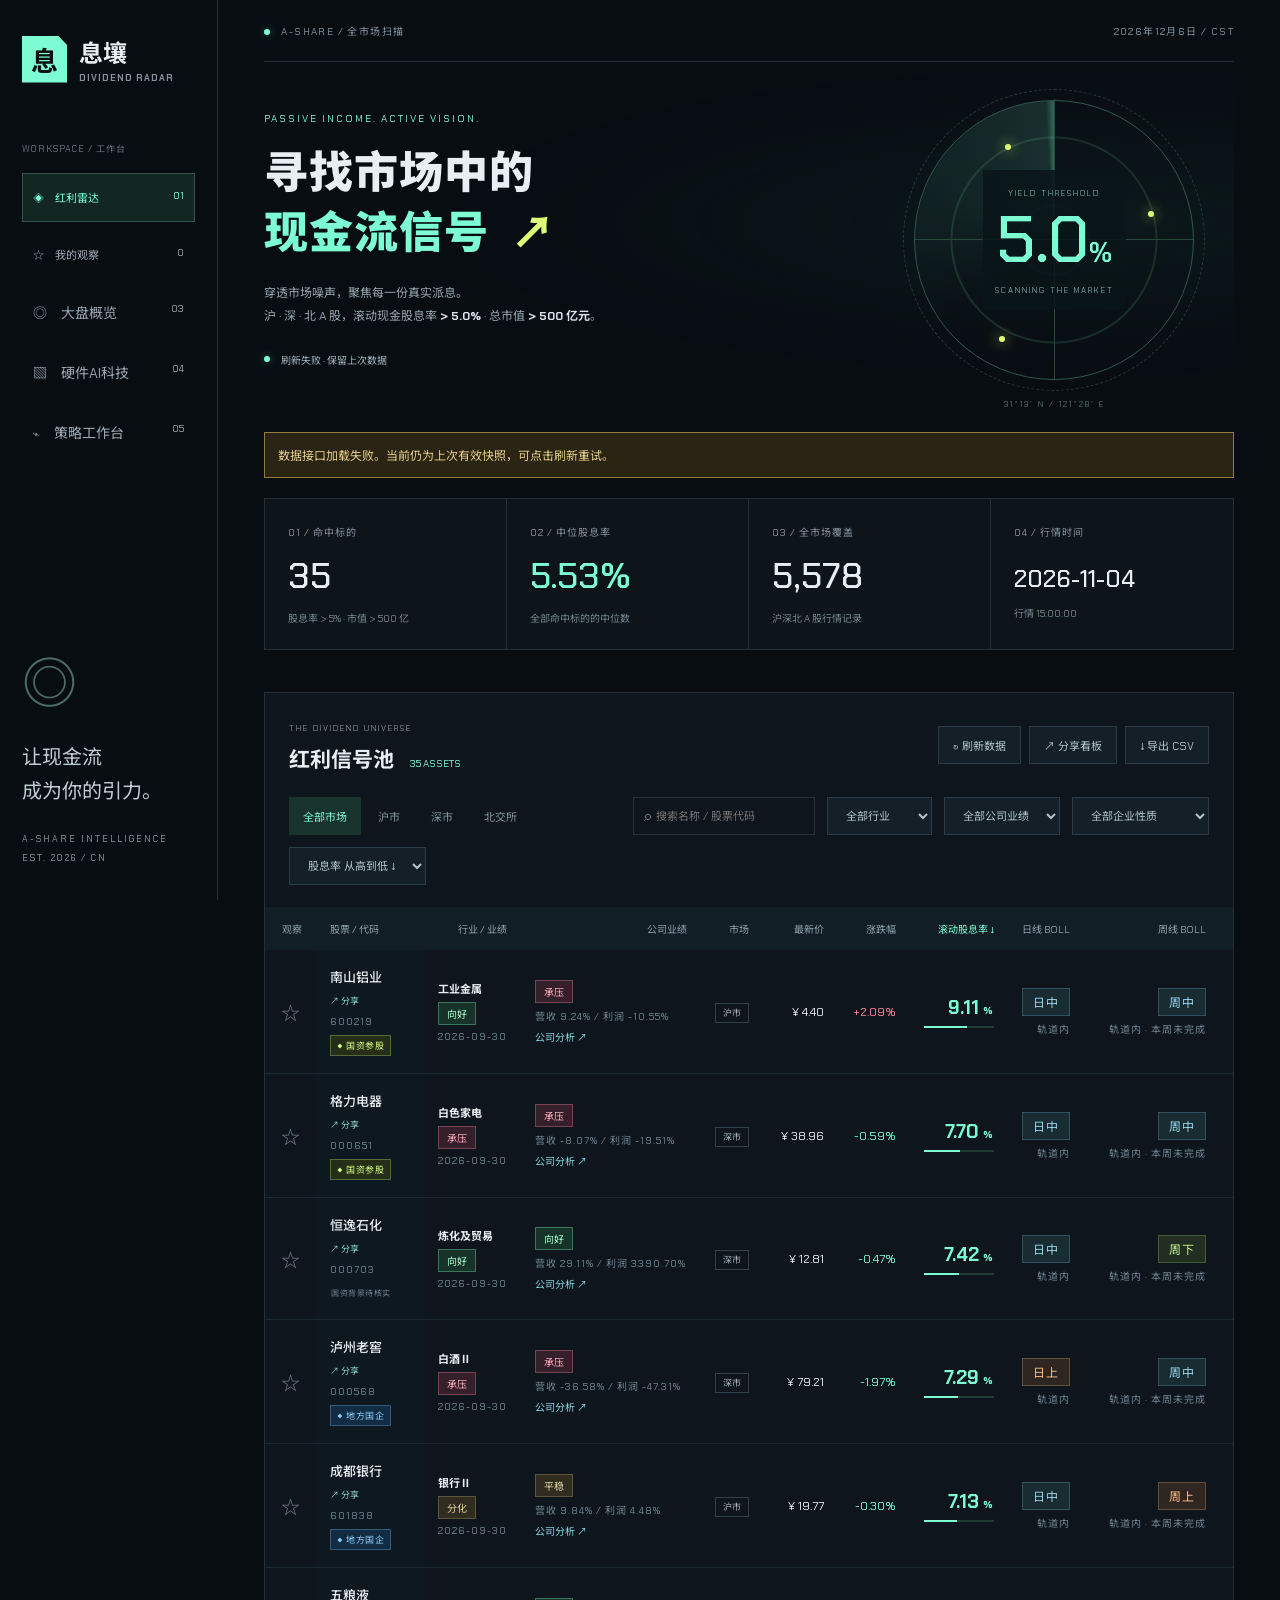
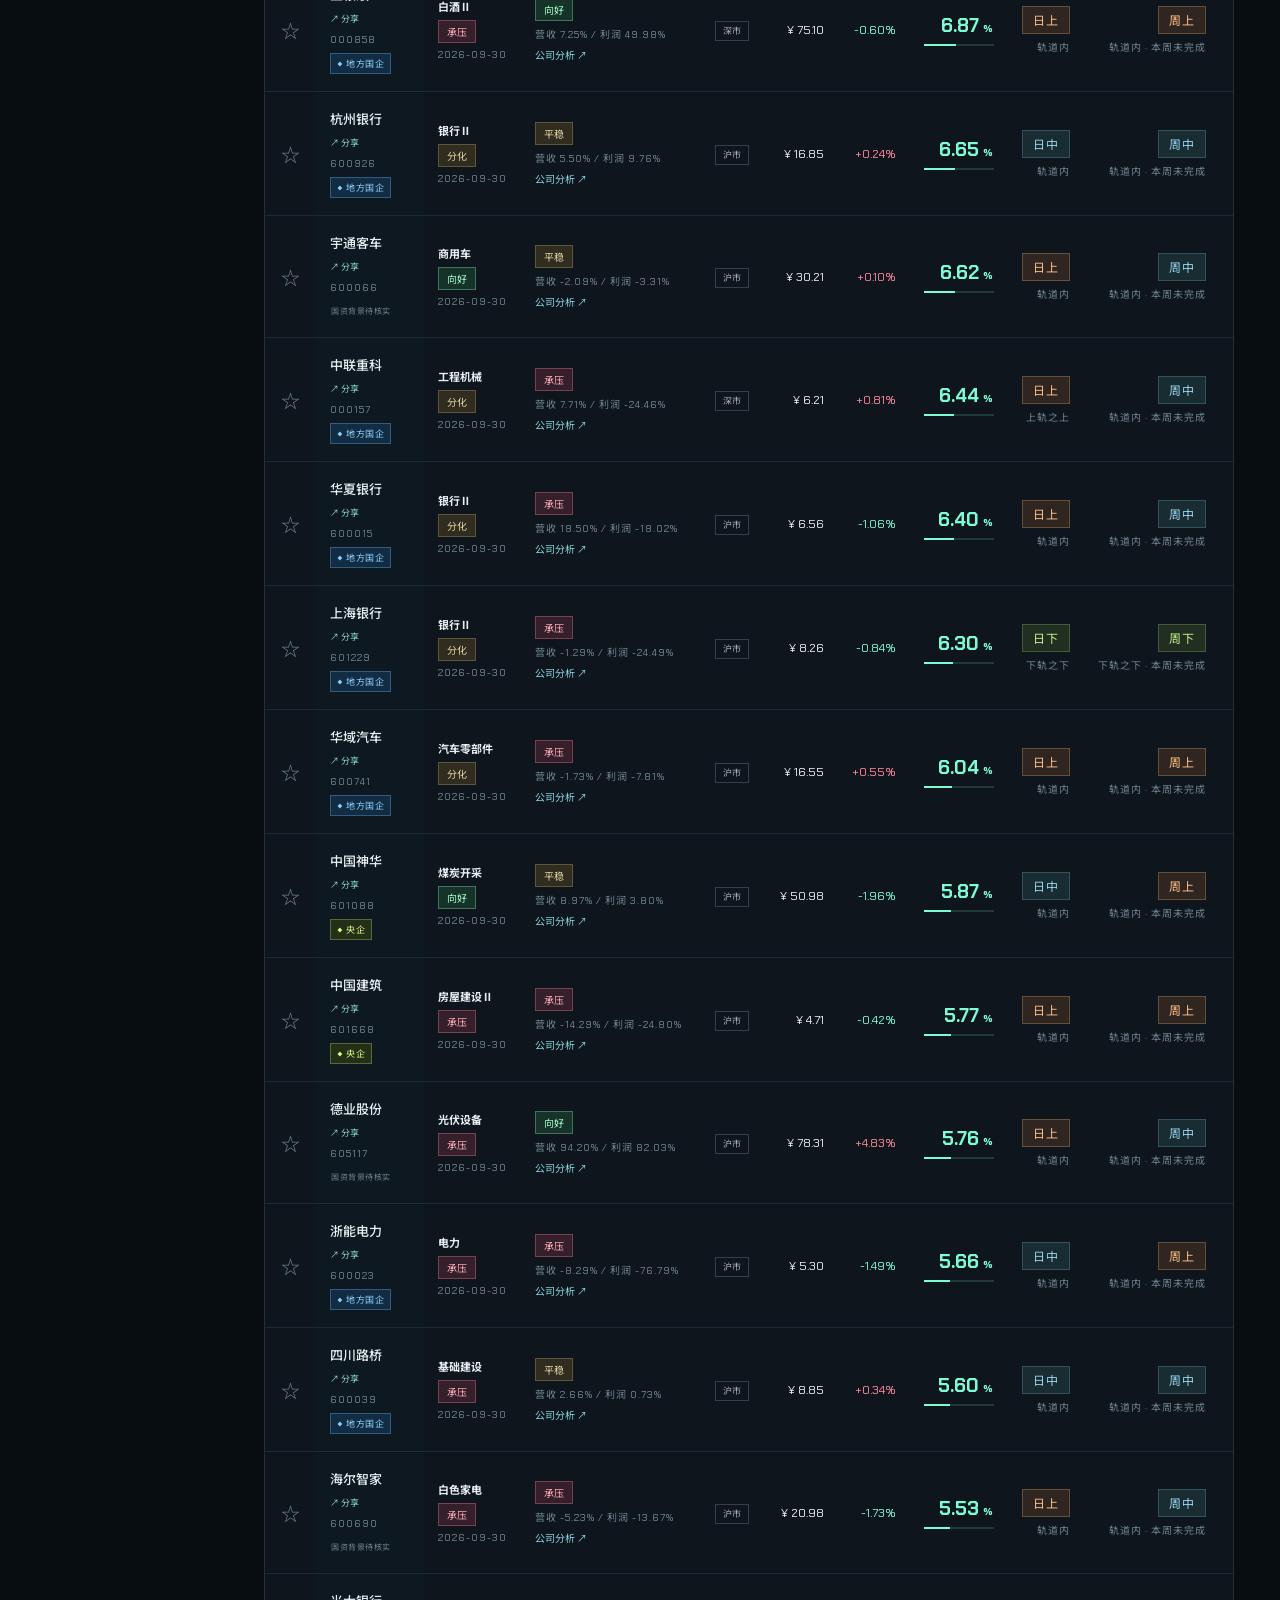
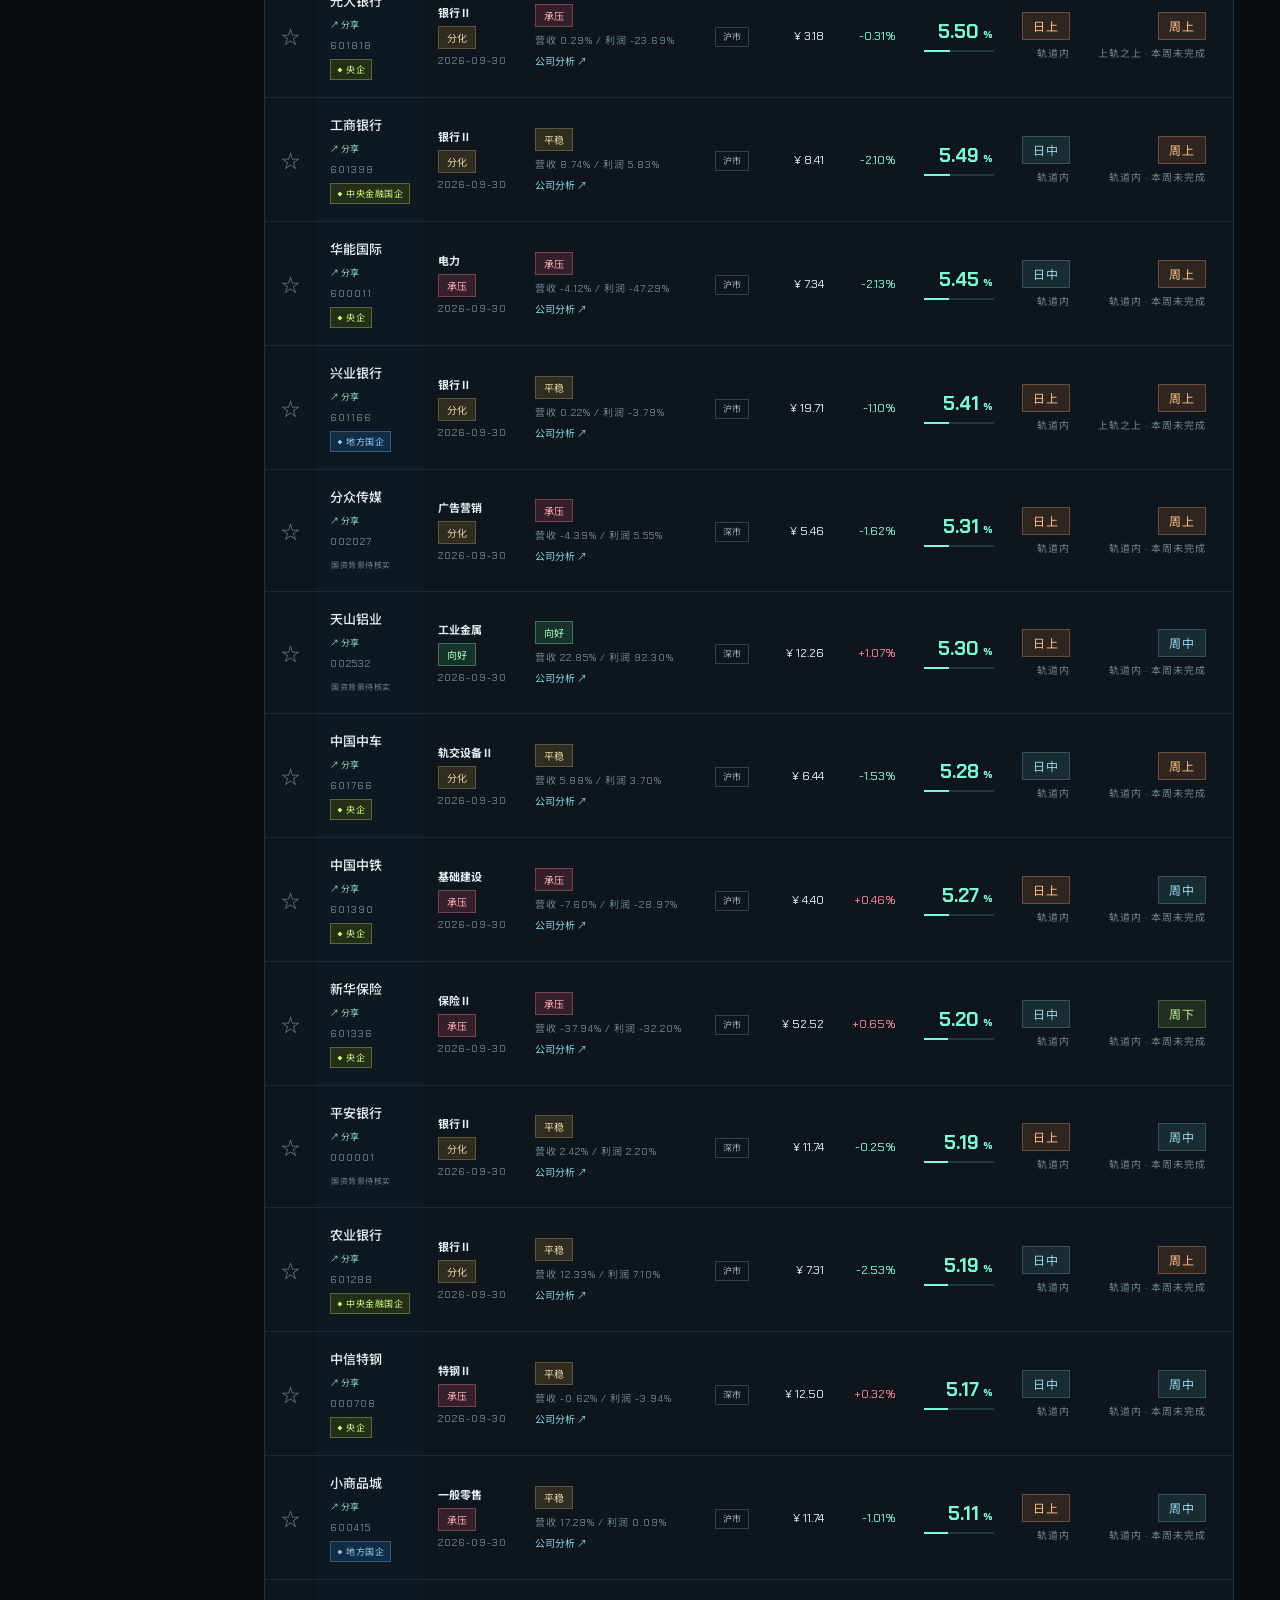
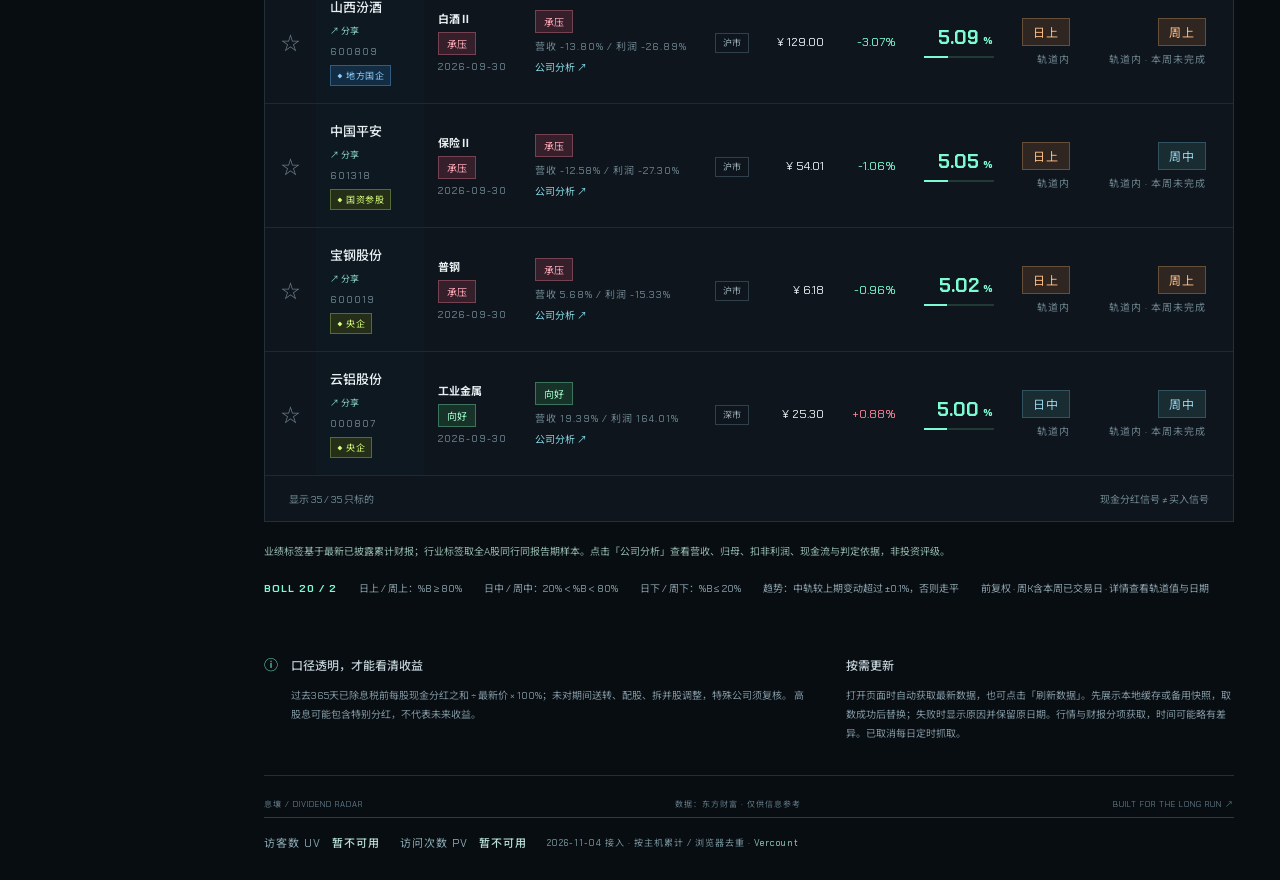
==== commit 5eb66a54: "feat: add encrypted private strategy workspace and daily MX screening" ====
--- a/index.html
+++ b/index.html
@@ -1,3 +1,3 @@
 <!doctype html>
 <html lang="zh-CN"><head><meta charset="UTF-8"><meta name="viewport" content="width=device-width,initial-scale=1"><meta name="theme-color" content="#080d12"><title>息壤 DIVIDEND RADAR · A股红利看板</title><link rel="stylesheet" href="style.css?v=20261104-visitors"></head>
-<body><div class="shell"><aside><a class="logo" href="./"><b>息</b><span>息壤<small>DIVIDEND RADAR</small></span></a><div class="side-label">WORKSPACE / 工作台</div><button class="nav active" id="all">◈　红利雷达 <span>01</span></button><button class="nav" id="favorites">☆　我的观察 <span id="favCount">0</span></button><a class="nav" href="market.html">◎　大盘概览 <span>03</span></a><a class="nav" href="hardware.html">▧　硬件AI科技 <span>04</span></a><div class="side-bottom"><div class="orbit">◎</div><p>让现金流<br>成为你的引力。</p><small>A-SHARE INTELLIGENCE<br>EST. 2026 / CN</small></div></aside><main><header><span><i class="dot"></i> A-SHARE / 全市场扫描</span><span id="clock"></span></header><section class="hero"><div><div class="eyebrow">PASSIVE INCOME. ACTIVE VISION.</div><h1>寻找市场中的<br><em>现金流信号<span>↗</span></em></h1><p>穿透市场噪声，聚焦每一份真实派息。<br>沪 · 深 · 北 A 股，滚动现金股息率 <strong>&gt; 5.0%</strong> · 总市值 <strong>&gt; 500 亿元</strong>。</p><div class="signal"><span class="dot"></span><span id="status">正在连接数据快照…</span></div></div><div class="radar" aria-hidden="true"><div class="sweep"></div><div class="cross"></div><span class="blip b1"></span><span class="blip b2"></span><span class="blip b3"></span><div class="radar-center"><small>YIELD THRESHOLD</small><b>5.0<span>%</span></b><small>SCANNING THE MARKET</small></div><label>31°13′ N / 121°28′ E</label></div></section><div id="alert" role="status"></div><section class="stats"><article><small>01 / 命中标的</small><b id="count">—</b><span>股息率 &gt; 5% · 市值 &gt; 500 亿</span></article><article><small>02 / 中位股息率</small><b id="median" class="cyan">—</b><span>全部命中标的的中位数</span></article><article><small>03 / 全市场覆盖</small><b id="universe">—</b><span>沪深北 A 股行情记录</span></article><article><small>04 / 行情时间</small><b id="date" class="date">—</b><span id="update">打开页面自动刷新</span></article></section><section class="board"><div class="board-title"><div><span class="eyebrow">THE DIVIDEND UNIVERSE</span><h2 id="boardTitle">红利信号池 <span id="resultCount"></span></h2></div><div class="board-actions"><button id="refreshData">↻ 刷新数据</button><button id="shareBoard" disabled>↗ 分享看板</button><button id="export">↓ 导出 CSV</button></div></div><div class="toolbar"><div class="tabs" id="markets"><button class="selected" data-market="全部">全部市场</button><button data-market="沪市">沪市</button><button data-market="深市">深市</button><button data-market="北交所">北交所</button></div><label class="search">⌕ <input id="search" placeholder="搜索名称 / 股票代码" aria-label="搜索股票"></label><select id="industryFilter" aria-label="行业筛选"><option value="all">全部行业</option></select><select id="financialFilter" aria-label="公司业绩筛选"><option value="all">全部公司业绩</option><option value="向好">业绩向好</option><option value="平稳">业绩平稳</option><option value="承压">业绩承压</option><option value="亏损">亏损</option><option value="扭亏">扭亏</option></select><select id="ownerFilter" aria-label="企业性质筛选"><option value="all">全部企业性质</option><option value="state">◆ 仅看已标注国资</option><option value="央企">央企</option><option value="中央金融国企">中央金融国企</option><option value="地方国企">地方国企</option><option value="国资参股">国资参股</option><option value="国资背景">其他国资背景</option></select><select id="sort" aria-label="排序"><option value="yield">股息率 从高到低 ↓</option><option value="cap">总市值 从大到小 ↓</option><option value="name">代码 从小到大 ↑</option></select></div><div class="table-scroll"><table><thead><tr><th>观察</th><th>股票 / 代码</th><th>行业 / 业绩</th><th>公司业绩</th><th>市场</th><th>最新价</th><th>涨跌幅</th><th class="cyan">滚动股息率 ↓</th><th>日线 BOLL</th><th>周线 BOLL</th><th>当前趋势</th><th>近一年每股派息</th><th>PE / TTM</th><th>市值 / 亿</th><th>详情</th></tr></thead><tbody id="rows"></tbody></table></div><div id="empty" hidden>暂无匹配标的，请调整筛选条件。</div><div class="table-footer"><span id="showing">等待数据</span><span>现金分红信号 ≠ 买入信号</span></div></section><div class="financial-legend">业绩标签基于最新已披露累计财报；行业标签取全A股同行同报告期样本。点击「公司分析」查看营收、归母、扣非利润、现金流与判定依据，非投资评级。</div><div class="boll-legend"><b>BOLL 20 / 2</b><span>日上 / 周上：%B ≥ 80%</span><span>日中 / 周中：20% &lt; %B &lt; 80%</span><span>日下 / 周下：%B ≤ 20%</span><span>趋势：中轨较上期变动超过 ±0.1%，否则走平</span><span>前复权 · 周K含本周已交易日 · 详情查看轨道值与日期</span></div><section class="notes"><div><span>ⓘ</span><h3>口径透明，才能看清收益</h3><p id="method">过去 365 天已除息税前每股现金分红之和 ÷ 最新价 × 100%。未对送转、配股等股本变化调整，特殊公司须复核。高股息可能包含一次性特别分红，不代表未来收益。企业性质按源站公司资料标注，可在详情中查看实控人与依据；待核实不代表无国资参股。</p></div><div><h3>按需更新</h3><p>打开页面时自动获取最新数据，也可点击「刷新数据」。先展示本地缓存或备用快照，取数成功后替换；失败时显示原因并保留原日期。行情与财报分项获取，时间可能略有差异。已取消每日定时抓取。</p></div></section><footer><span>息壤 / DIVIDEND RADAR</span><span>数据：东方财富 · 仅供信息参考</span><span>BUILT FOR THE LONG RUN ↗</span><div class="visitor-stats" aria-label="网站访问统计"><span>访客数 UV <b id="vercount_value_site_uv">加载中</b></span><span>访问次数 PV <b id="vercount_value_site_pv">加载中</b></span><small>2026-11-04 接入 · 按主机累计 / 浏览器去重 · <a href="https://vercount.one/" target="_blank" rel="noopener">Vercount</a></small></div></footer></main></div><dialog id="detail"><button id="closeDetail">关闭 ×</button><div id="detailBody"></div></dialog><dialog id="shareDialog" aria-labelledby="shareTitle"><div class="share-heading"><h2 id="shareTitle">分享图片</h2><button id="closeShare" aria-label="关闭分享">关闭 ×</button></div><p id="shareStatus" role="status"></p><div class="share-image-wrap"><img id="shareImage" hidden alt="分享图片预览"></div><div class="share-actions"><a id="downloadShare" class="download-share" hidden>↓ 保存图片 PNG</a><button id="nativeShare" hidden>↗ 系统分享</button></div><p class="share-hint">图片包含公开行情与财报摘要；请核对图上的数据日期。</p></dialog><script src="live-data.js?v=20261104-ma5-macd"></script><script src="share.js"></script><script src="app.js"></script><script src="visitor-count.js?v=1" defer></script><script src="dialog-dismiss.js?v=1" defer></script></body></html>
+<body><div class="shell"><aside><a class="logo" href="./"><b>息</b><span>息壤<small>DIVIDEND RADAR</small></span></a><div class="side-label">WORKSPACE / 工作台</div><button class="nav active" id="all">◈　红利雷达 <span>01</span></button><button class="nav" id="favorites">☆　我的观察 <span id="favCount">0</span></button><a class="nav" href="market.html">◎　大盘概览 <span>03</span></a><a class="nav" href="hardware.html">▧　硬件AI科技 <span>04</span></a><a class="nav" href="strategy.html">⌁　策略工作台 <span>05</span></a><div class="side-bottom"><div class="orbit">◎</div><p>让现金流<br>成为你的引力。</p><small>A-SHARE INTELLIGENCE<br>EST. 2026 / CN</small></div></aside><main><header><span><i class="dot"></i> A-SHARE / 全市场扫描</span><span id="clock"></span></header><section class="hero"><div><div class="eyebrow">PASSIVE INCOME. ACTIVE VISION.</div><h1>寻找市场中的<br><em>现金流信号<span>↗</span></em></h1><p>穿透市场噪声，聚焦每一份真实派息。<br>沪 · 深 · 北 A 股，滚动现金股息率 <strong>&gt; 5.0%</strong> · 总市值 <strong>&gt; 500 亿元</strong>。</p><div class="signal"><span class="dot"></span><span id="status">正在连接数据快照…</span></div></div><div class="radar" aria-hidden="true"><div class="sweep"></div><div class="cross"></div><span class="blip b1"></span><span class="blip b2"></span><span class="blip b3"></span><div class="radar-center"><small>YIELD THRESHOLD</small><b>5.0<span>%</span></b><small>SCANNING THE MARKET</small></div><label>31°13′ N / 121°28′ E</label></div></section><div id="alert" role="status"></div><section class="stats"><article><small>01 / 命中标的</small><b id="count">—</b><span>股息率 &gt; 5% · 市值 &gt; 500 亿</span></article><article><small>02 / 中位股息率</small><b id="median" class="cyan">—</b><span>全部命中标的的中位数</span></article><article><small>03 / 全市场覆盖</small><b id="universe">—</b><span>沪深北 A 股行情记录</span></article><article><small>04 / 行情时间</small><b id="date" class="date">—</b><span id="update">打开页面自动刷新</span></article></section><section class="board"><div class="board-title"><div><span class="eyebrow">THE DIVIDEND UNIVERSE</span><h2 id="boardTitle">红利信号池 <span id="resultCount"></span></h2></div><div class="board-actions"><button id="refreshData">↻ 刷新数据</button><button id="shareBoard" disabled>↗ 分享看板</button><button id="export">↓ 导出 CSV</button></div></div><div class="toolbar"><div class="tabs" id="markets"><button class="selected" data-market="全部">全部市场</button><button data-market="沪市">沪市</button><button data-market="深市">深市</button><button data-market="北交所">北交所</button></div><label class="search">⌕ <input id="search" placeholder="搜索名称 / 股票代码" aria-label="搜索股票"></label><select id="industryFilter" aria-label="行业筛选"><option value="all">全部行业</option></select><select id="financialFilter" aria-label="公司业绩筛选"><option value="all">全部公司业绩</option><option value="向好">业绩向好</option><option value="平稳">业绩平稳</option><option value="承压">业绩承压</option><option value="亏损">亏损</option><option value="扭亏">扭亏</option></select><select id="ownerFilter" aria-label="企业性质筛选"><option value="all">全部企业性质</option><option value="state">◆ 仅看已标注国资</option><option value="央企">央企</option><option value="中央金融国企">中央金融国企</option><option value="地方国企">地方国企</option><option value="国资参股">国资参股</option><option value="国资背景">其他国资背景</option></select><select id="sort" aria-label="排序"><option value="yield">股息率 从高到低 ↓</option><option value="cap">总市值 从大到小 ↓</option><option value="name">代码 从小到大 ↑</option></select></div><div class="table-scroll"><table><thead><tr><th>观察</th><th>股票 / 代码</th><th>行业 / 业绩</th><th>公司业绩</th><th>市场</th><th>最新价</th><th>涨跌幅</th><th class="cyan">滚动股息率 ↓</th><th>日线 BOLL</th><th>周线 BOLL</th><th>当前趋势</th><th>近一年每股派息</th><th>PE / TTM</th><th>市值 / 亿</th><th>详情</th></tr></thead><tbody id="rows"></tbody></table></div><div id="empty" hidden>暂无匹配标的，请调整筛选条件。</div><div class="table-footer"><span id="showing">等待数据</span><span>现金分红信号 ≠ 买入信号</span></div></section><div class="financial-legend">业绩标签基于最新已披露累计财报；行业标签取全A股同行同报告期样本。点击「公司分析」查看营收、归母、扣非利润、现金流与判定依据，非投资评级。</div><div class="boll-legend"><b>BOLL 20 / 2</b><span>日上 / 周上：%B ≥ 80%</span><span>日中 / 周中：20% &lt; %B &lt; 80%</span><span>日下 / 周下：%B ≤ 20%</span><span>趋势：中轨较上期变动超过 ±0.1%，否则走平</span><span>前复权 · 周K含本周已交易日 · 详情查看轨道值与日期</span></div><section class="notes"><div><span>ⓘ</span><h3>口径透明，才能看清收益</h3><p id="method">过去 365 天已除息税前每股现金分红之和 ÷ 最新价 × 100%。未对送转、配股等股本变化调整，特殊公司须复核。高股息可能包含一次性特别分红，不代表未来收益。企业性质按源站公司资料标注，可在详情中查看实控人与依据；待核实不代表无国资参股。</p></div><div><h3>按需更新</h3><p>打开页面时自动获取最新数据，也可点击「刷新数据」。先展示本地缓存或备用快照，取数成功后替换；失败时显示原因并保留原日期。行情与财报分项获取，时间可能略有差异。已取消每日定时抓取。</p></div></section><footer><span>息壤 / DIVIDEND RADAR</span><span>数据：东方财富 · 仅供信息参考</span><span>BUILT FOR THE LONG RUN ↗</span><div class="visitor-stats" aria-label="网站访问统计"><span>访客数 UV <b id="vercount_value_site_uv">加载中</b></span><span>访问次数 PV <b id="vercount_value_site_pv">加载中</b></span><small>2026-11-04 接入 · 按主机累计 / 浏览器去重 · <a href="https://vercount.one/" target="_blank" rel="noopener">Vercount</a></small></div></footer></main></div><dialog id="detail"><button id="closeDetail">关闭 ×</button><div id="detailBody"></div></dialog><dialog id="shareDialog" aria-labelledby="shareTitle"><div class="share-heading"><h2 id="shareTitle">分享图片</h2><button id="closeShare" aria-label="关闭分享">关闭 ×</button></div><p id="shareStatus" role="status"></p><div class="share-image-wrap"><img id="shareImage" hidden alt="分享图片预览"></div><div class="share-actions"><a id="downloadShare" class="download-share" hidden>↓ 保存图片 PNG</a><button id="nativeShare" hidden>↗ 系统分享</button></div><p class="share-hint">图片包含公开行情与财报摘要；请核对图上的数据日期。</p></dialog><script src="live-data.js?v=20261104-ma5-macd"></script><script src="share.js"></script><script src="app.js"></script><script src="visitor-count.js?v=1" defer></script><script src="dialog-dismiss.js?v=1" defer></script></body></html>
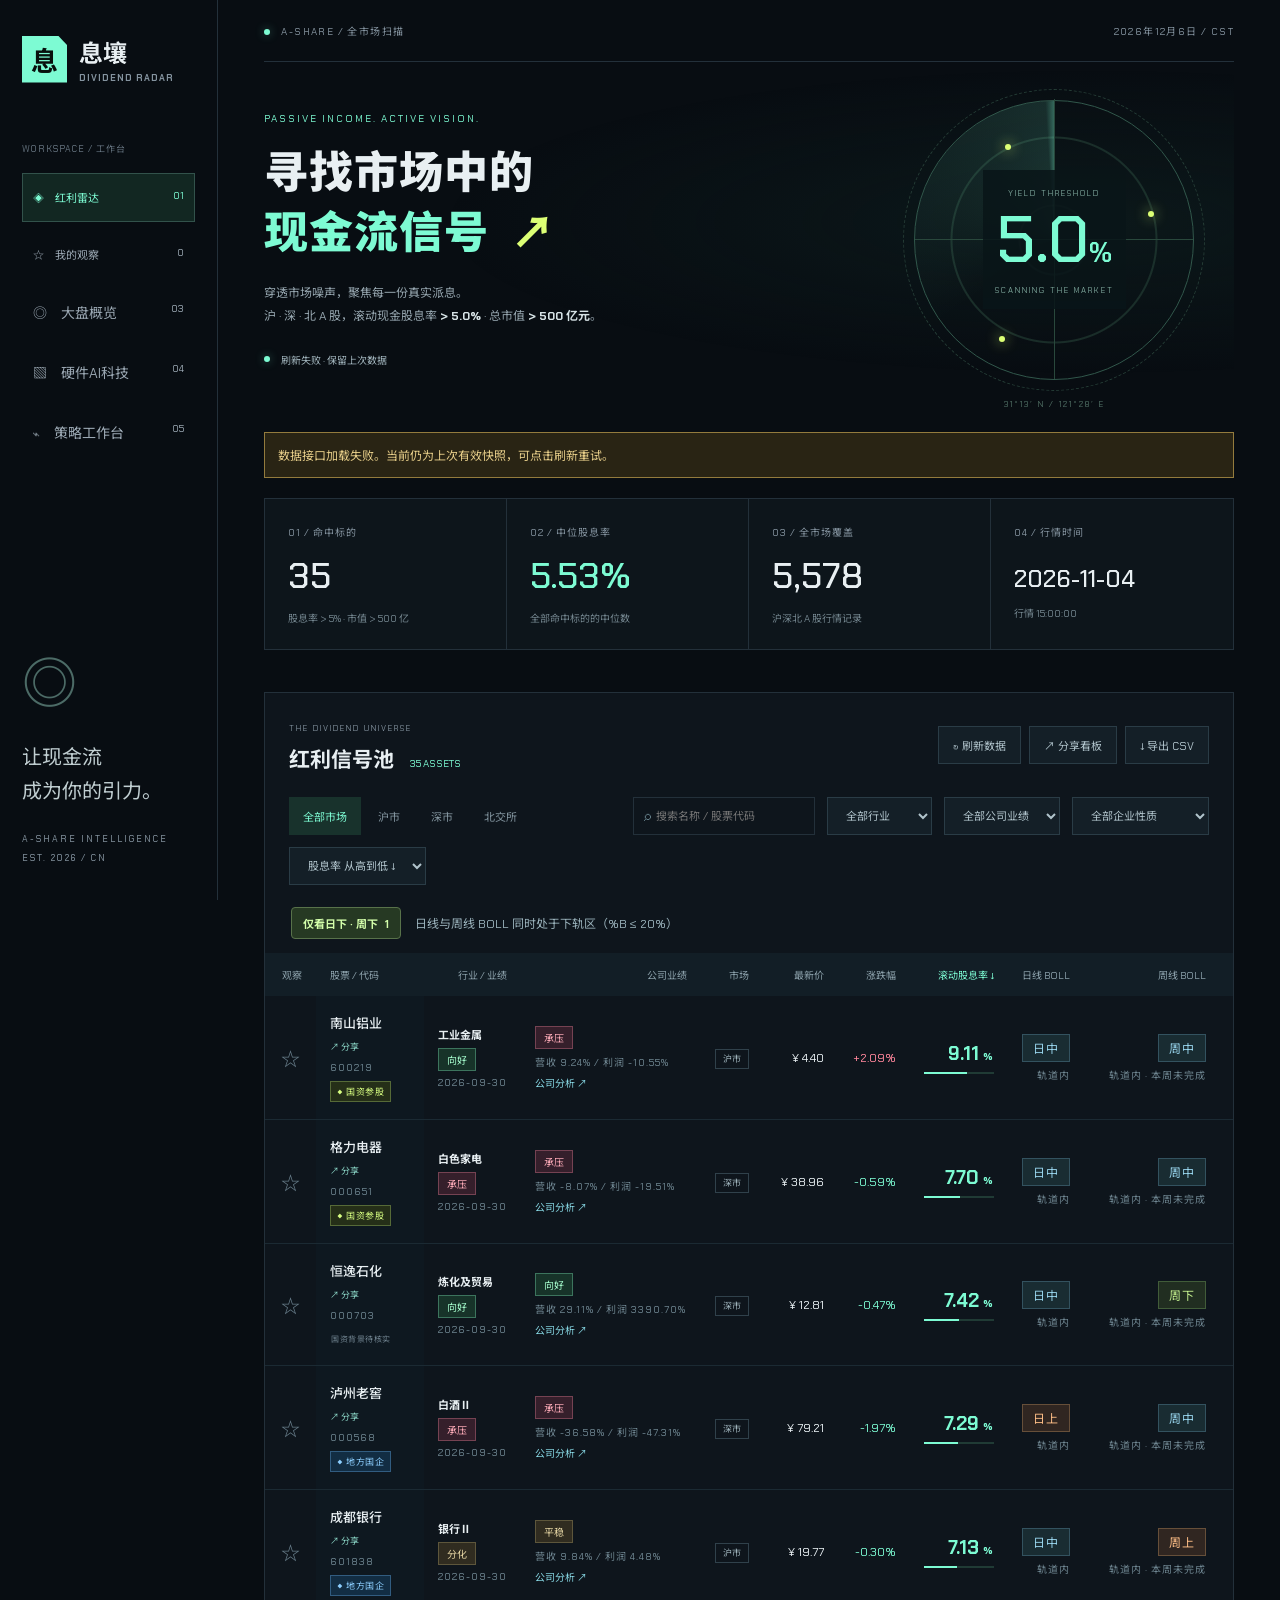
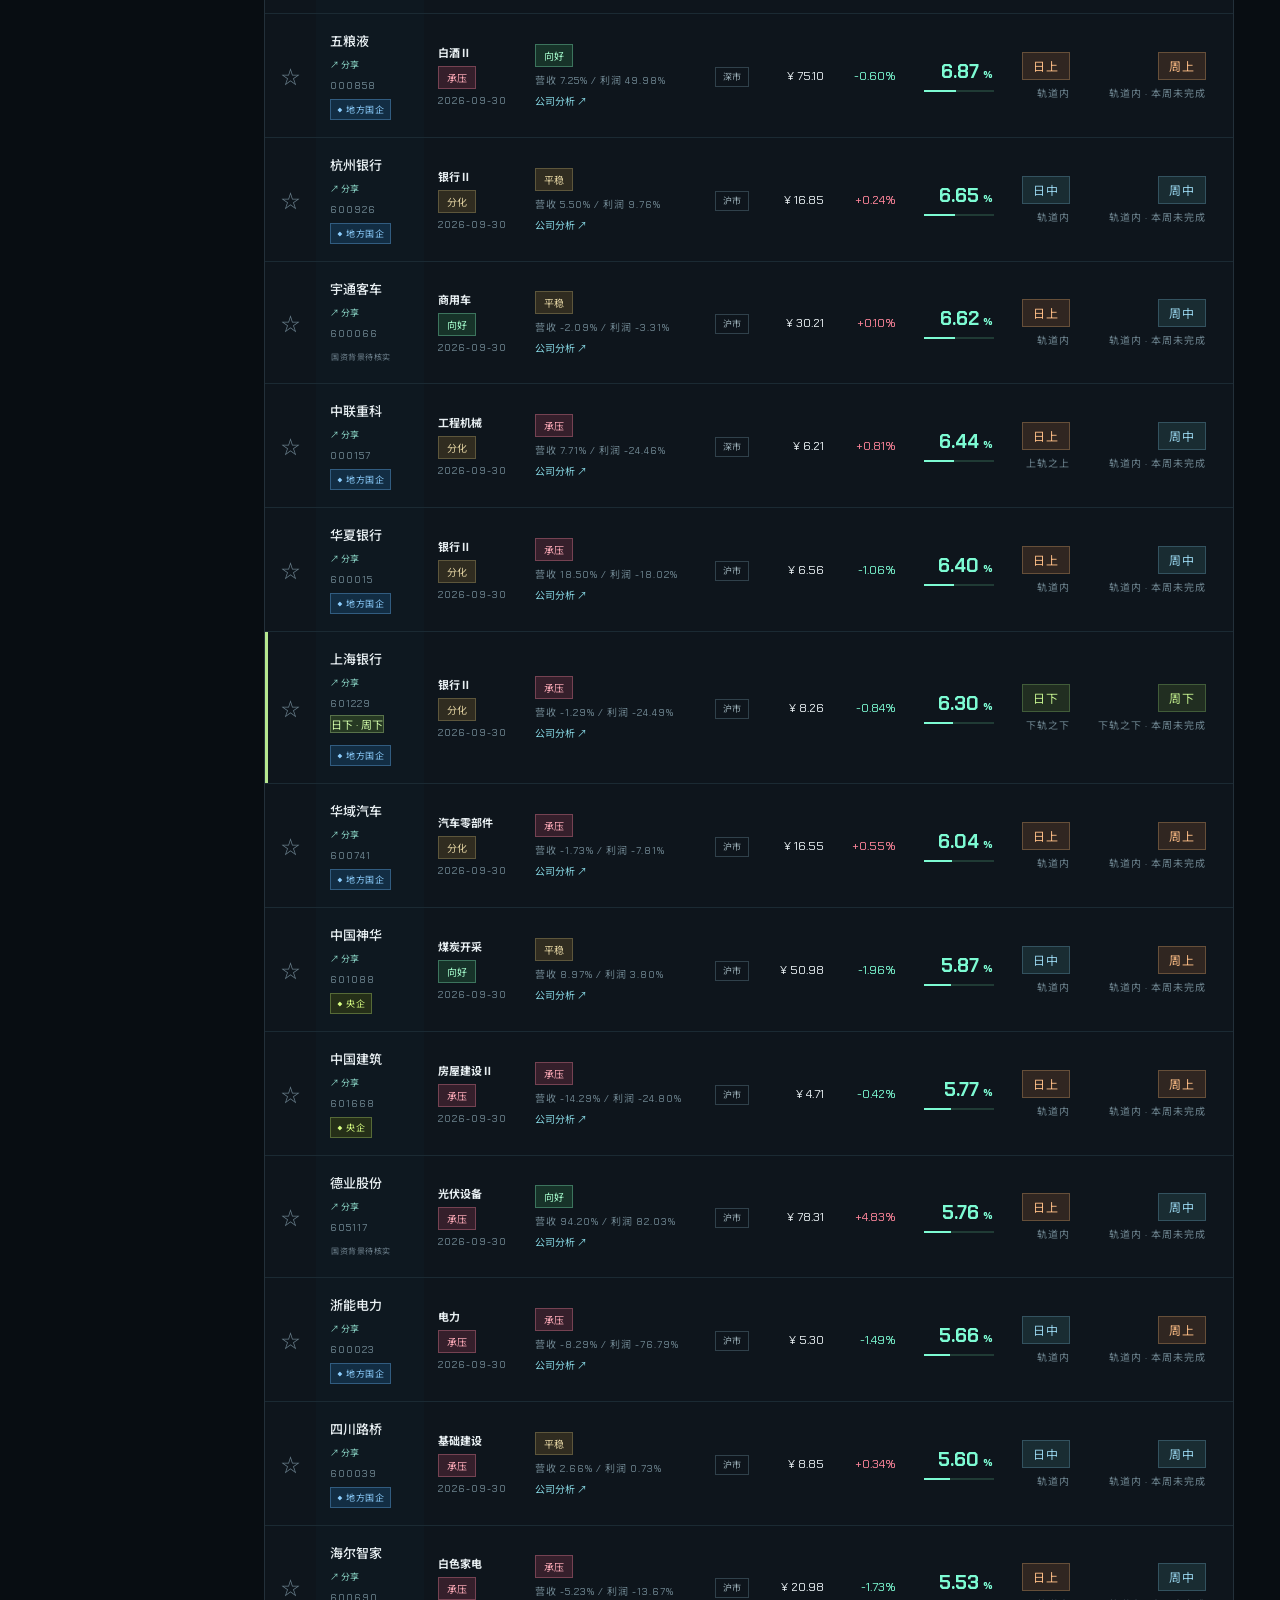
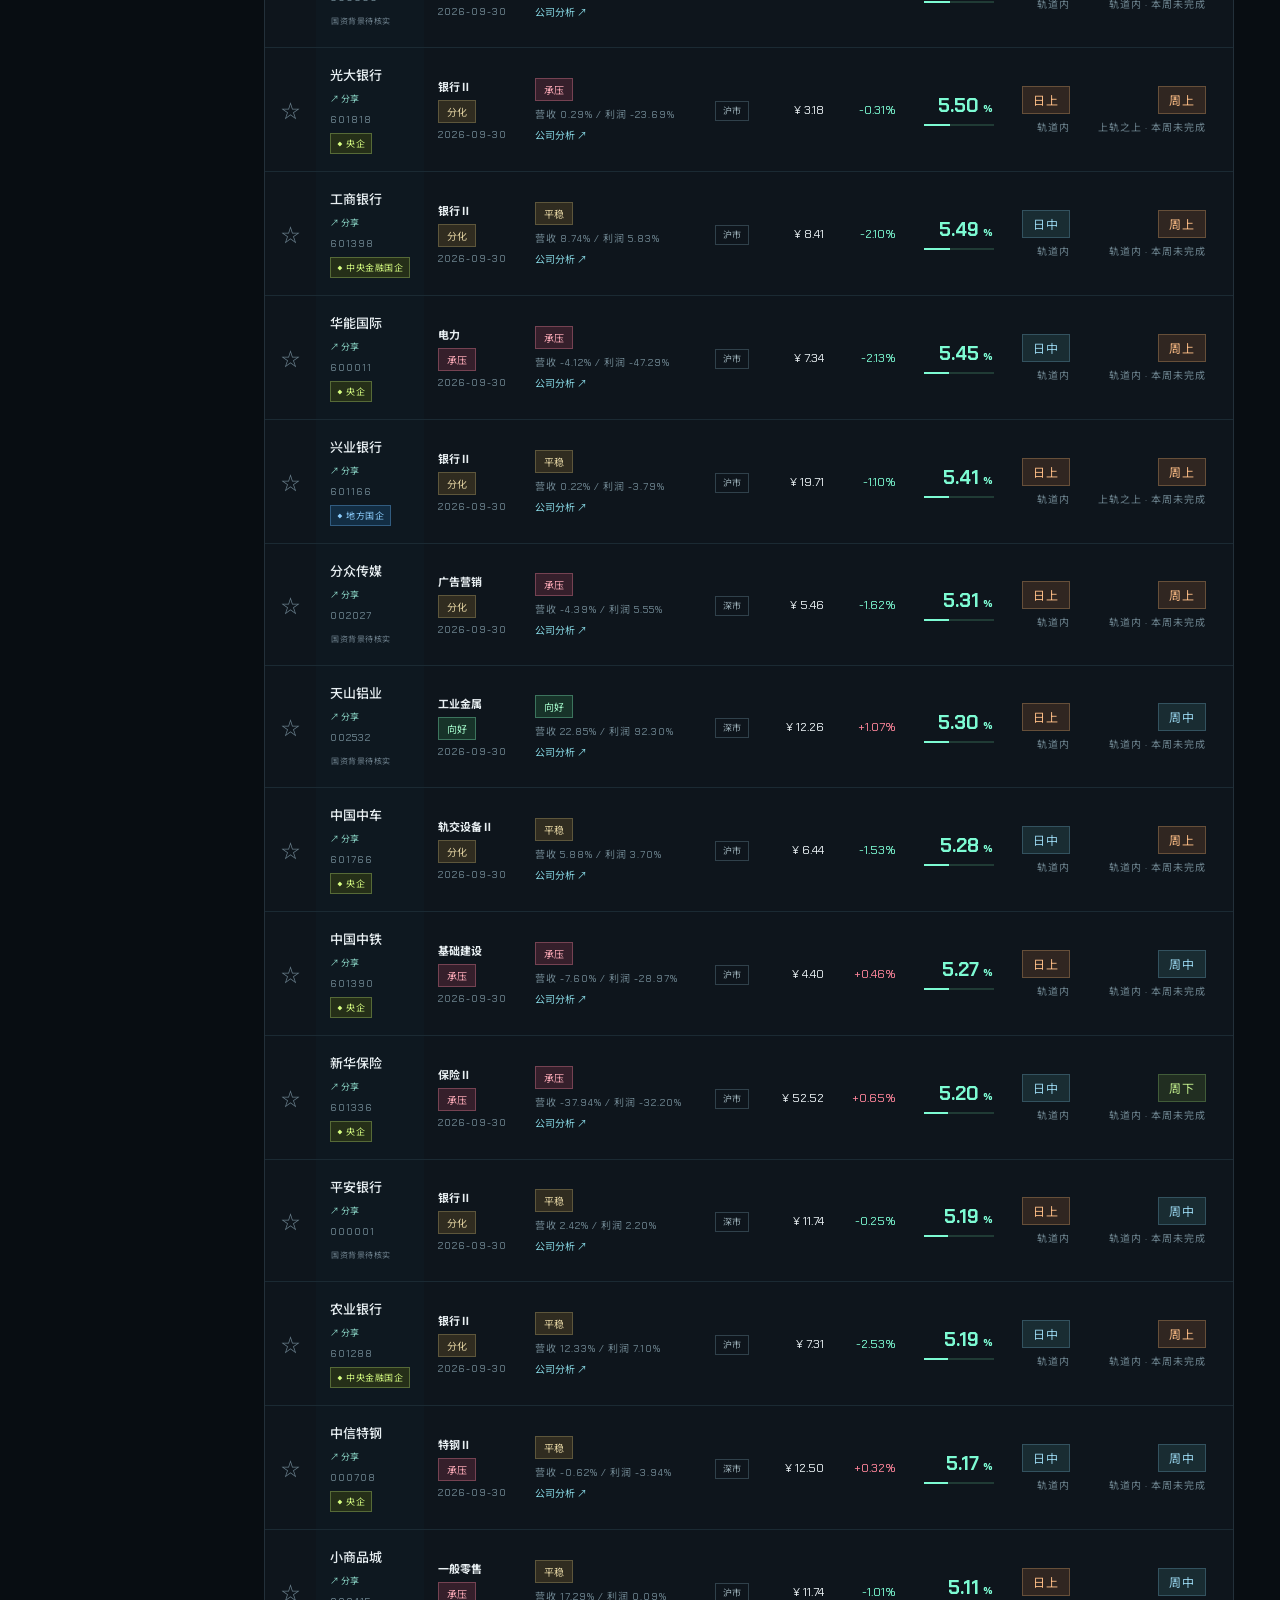
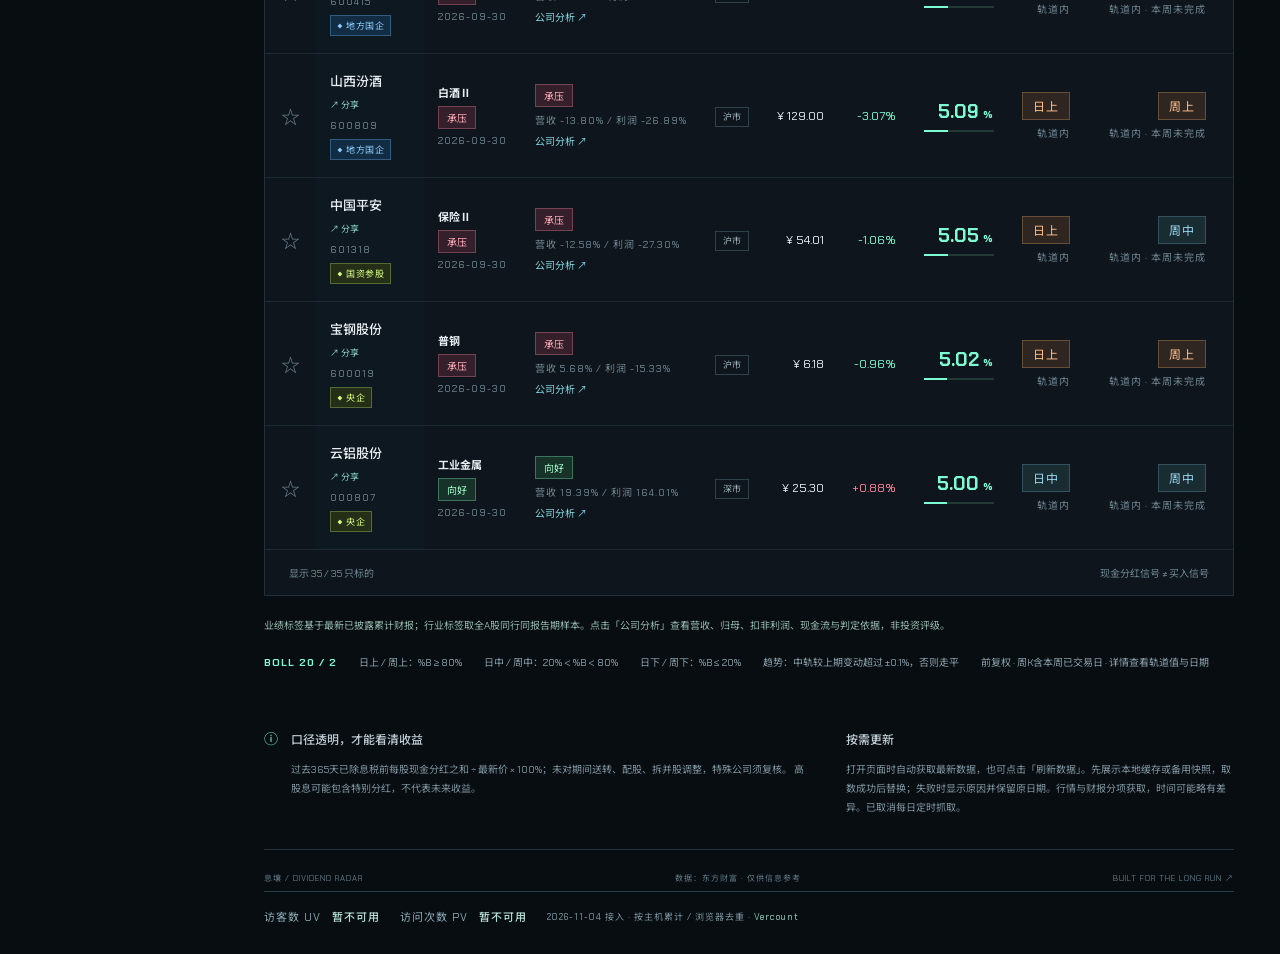
==== commit 0d386e3f: "Highlight double-low BOLL dividend stocks" ====
--- a/index.html
+++ b/index.html
@@ -1,3 +1,3 @@
 <!doctype html>
-<html lang="zh-CN"><head><meta charset="UTF-8"><meta name="viewport" content="width=device-width,initial-scale=1"><meta name="theme-color" content="#080d12"><title>息壤 DIVIDEND RADAR · A股红利看板</title><link rel="stylesheet" href="style.css?v=20261104-visitors"></head>
-<body><div class="shell"><aside><a class="logo" href="./"><b>息</b><span>息壤<small>DIVIDEND RADAR</small></span></a><div class="side-label">WORKSPACE / 工作台</div><button class="nav active" id="all">◈　红利雷达 <span>01</span></button><button class="nav" id="favorites">☆　我的观察 <span id="favCount">0</span></button><a class="nav" href="market.html">◎　大盘概览 <span>03</span></a><a class="nav" href="hardware.html">▧　硬件AI科技 <span>04</span></a><a class="nav" href="strategy.html">⌁　策略工作台 <span>05</span></a><div class="side-bottom"><div class="orbit">◎</div><p>让现金流<br>成为你的引力。</p><small>A-SHARE INTELLIGENCE<br>EST. 2026 / CN</small></div></aside><main><header><span><i class="dot"></i> A-SHARE / 全市场扫描</span><span id="clock"></span></header><section class="hero"><div><div class="eyebrow">PASSIVE INCOME. ACTIVE VISION.</div><h1>寻找市场中的<br><em>现金流信号<span>↗</span></em></h1><p>穿透市场噪声，聚焦每一份真实派息。<br>沪 · 深 · 北 A 股，滚动现金股息率 <strong>&gt; 5.0%</strong> · 总市值 <strong>&gt; 500 亿元</strong>。</p><div class="signal"><span class="dot"></span><span id="status">正在连接数据快照…</span></div></div><div class="radar" aria-hidden="true"><div class="sweep"></div><div class="cross"></div><span class="blip b1"></span><span class="blip b2"></span><span class="blip b3"></span><div class="radar-center"><small>YIELD THRESHOLD</small><b>5.0<span>%</span></b><small>SCANNING THE MARKET</small></div><label>31°13′ N / 121°28′ E</label></div></section><div id="alert" role="status"></div><section class="stats"><article><small>01 / 命中标的</small><b id="count">—</b><span>股息率 &gt; 5% · 市值 &gt; 500 亿</span></article><article><small>02 / 中位股息率</small><b id="median" class="cyan">—</b><span>全部命中标的的中位数</span></article><article><small>03 / 全市场覆盖</small><b id="universe">—</b><span>沪深北 A 股行情记录</span></article><article><small>04 / 行情时间</small><b id="date" class="date">—</b><span id="update">打开页面自动刷新</span></article></section><section class="board"><div class="board-title"><div><span class="eyebrow">THE DIVIDEND UNIVERSE</span><h2 id="boardTitle">红利信号池 <span id="resultCount"></span></h2></div><div class="board-actions"><button id="refreshData">↻ 刷新数据</button><button id="shareBoard" disabled>↗ 分享看板</button><button id="export">↓ 导出 CSV</button></div></div><div class="toolbar"><div class="tabs" id="markets"><button class="selected" data-market="全部">全部市场</button><button data-market="沪市">沪市</button><button data-market="深市">深市</button><button data-market="北交所">北交所</button></div><label class="search">⌕ <input id="search" placeholder="搜索名称 / 股票代码" aria-label="搜索股票"></label><select id="industryFilter" aria-label="行业筛选"><option value="all">全部行业</option></select><select id="financialFilter" aria-label="公司业绩筛选"><option value="all">全部公司业绩</option><option value="向好">业绩向好</option><option value="平稳">业绩平稳</option><option value="承压">业绩承压</option><option value="亏损">亏损</option><option value="扭亏">扭亏</option></select><select id="ownerFilter" aria-label="企业性质筛选"><option value="all">全部企业性质</option><option value="state">◆ 仅看已标注国资</option><option value="央企">央企</option><option value="中央金融国企">中央金融国企</option><option value="地方国企">地方国企</option><option value="国资参股">国资参股</option><option value="国资背景">其他国资背景</option></select><select id="sort" aria-label="排序"><option value="yield">股息率 从高到低 ↓</option><option value="cap">总市值 从大到小 ↓</option><option value="name">代码 从小到大 ↑</option></select></div><div class="table-scroll"><table><thead><tr><th>观察</th><th>股票 / 代码</th><th>行业 / 业绩</th><th>公司业绩</th><th>市场</th><th>最新价</th><th>涨跌幅</th><th class="cyan">滚动股息率 ↓</th><th>日线 BOLL</th><th>周线 BOLL</th><th>当前趋势</th><th>近一年每股派息</th><th>PE / TTM</th><th>市值 / 亿</th><th>详情</th></tr></thead><tbody id="rows"></tbody></table></div><div id="empty" hidden>暂无匹配标的，请调整筛选条件。</div><div class="table-footer"><span id="showing">等待数据</span><span>现金分红信号 ≠ 买入信号</span></div></section><div class="financial-legend">业绩标签基于最新已披露累计财报；行业标签取全A股同行同报告期样本。点击「公司分析」查看营收、归母、扣非利润、现金流与判定依据，非投资评级。</div><div class="boll-legend"><b>BOLL 20 / 2</b><span>日上 / 周上：%B ≥ 80%</span><span>日中 / 周中：20% &lt; %B &lt; 80%</span><span>日下 / 周下：%B ≤ 20%</span><span>趋势：中轨较上期变动超过 ±0.1%，否则走平</span><span>前复权 · 周K含本周已交易日 · 详情查看轨道值与日期</span></div><section class="notes"><div><span>ⓘ</span><h3>口径透明，才能看清收益</h3><p id="method">过去 365 天已除息税前每股现金分红之和 ÷ 最新价 × 100%。未对送转、配股等股本变化调整，特殊公司须复核。高股息可能包含一次性特别分红，不代表未来收益。企业性质按源站公司资料标注，可在详情中查看实控人与依据；待核实不代表无国资参股。</p></div><div><h3>按需更新</h3><p>打开页面时自动获取最新数据，也可点击「刷新数据」。先展示本地缓存或备用快照，取数成功后替换；失败时显示原因并保留原日期。行情与财报分项获取，时间可能略有差异。已取消每日定时抓取。</p></div></section><footer><span>息壤 / DIVIDEND RADAR</span><span>数据：东方财富 · 仅供信息参考</span><span>BUILT FOR THE LONG RUN ↗</span><div class="visitor-stats" aria-label="网站访问统计"><span>访客数 UV <b id="vercount_value_site_uv">加载中</b></span><span>访问次数 PV <b id="vercount_value_site_pv">加载中</b></span><small>2026-11-04 接入 · 按主机累计 / 浏览器去重 · <a href="https://vercount.one/" target="_blank" rel="noopener">Vercount</a></small></div></footer></main></div><dialog id="detail"><button id="closeDetail">关闭 ×</button><div id="detailBody"></div></dialog><dialog id="shareDialog" aria-labelledby="shareTitle"><div class="share-heading"><h2 id="shareTitle">分享图片</h2><button id="closeShare" aria-label="关闭分享">关闭 ×</button></div><p id="shareStatus" role="status"></p><div class="share-image-wrap"><img id="shareImage" hidden alt="分享图片预览"></div><div class="share-actions"><a id="downloadShare" class="download-share" hidden>↓ 保存图片 PNG</a><button id="nativeShare" hidden>↗ 系统分享</button></div><p class="share-hint">图片包含公开行情与财报摘要；请核对图上的数据日期。</p></dialog><script src="live-data.js?v=20261104-ma5-macd"></script><script src="share.js"></script><script src="app.js"></script><script src="visitor-count.js?v=1" defer></script><script src="dialog-dismiss.js?v=1" defer></script></body></html>
+<html lang="zh-CN"><head><meta charset="UTF-8"><meta name="viewport" content="width=device-width,initial-scale=1"><meta name="theme-color" content="#080d12"><title>息壤 DIVIDEND RADAR · A股红利看板</title><link rel="stylesheet" href="style.css?v=double-low-1"></head>
+<body><div class="shell"><aside><a class="logo" href="./"><b>息</b><span>息壤<small>DIVIDEND RADAR</small></span></a><div class="side-label">WORKSPACE / 工作台</div><button class="nav active" id="all">◈　红利雷达 <span>01</span></button><button class="nav" id="favorites">☆　我的观察 <span id="favCount">0</span></button><a class="nav" href="market.html">◎　大盘概览 <span>03</span></a><a class="nav" href="hardware.html">▧　硬件AI科技 <span>04</span></a><a class="nav" href="strategy.html">⌁　策略工作台 <span>05</span></a><div class="side-bottom"><div class="orbit">◎</div><p>让现金流<br>成为你的引力。</p><small>A-SHARE INTELLIGENCE<br>EST. 2026 / CN</small></div></aside><main><header><span><i class="dot"></i> A-SHARE / 全市场扫描</span><span id="clock"></span></header><section class="hero"><div><div class="eyebrow">PASSIVE INCOME. ACTIVE VISION.</div><h1>寻找市场中的<br><em>现金流信号<span>↗</span></em></h1><p>穿透市场噪声，聚焦每一份真实派息。<br>沪 · 深 · 北 A 股，滚动现金股息率 <strong>&gt; 5.0%</strong> · 总市值 <strong>&gt; 500 亿元</strong>。</p><div class="signal"><span class="dot"></span><span id="status">正在连接数据快照…</span></div></div><div class="radar" aria-hidden="true"><div class="sweep"></div><div class="cross"></div><span class="blip b1"></span><span class="blip b2"></span><span class="blip b3"></span><div class="radar-center"><small>YIELD THRESHOLD</small><b>5.0<span>%</span></b><small>SCANNING THE MARKET</small></div><label>31°13′ N / 121°28′ E</label></div></section><div id="alert" role="status"></div><section class="stats"><article><small>01 / 命中标的</small><b id="count">—</b><span>股息率 &gt; 5% · 市值 &gt; 500 亿</span></article><article><small>02 / 中位股息率</small><b id="median" class="cyan">—</b><span>全部命中标的的中位数</span></article><article><small>03 / 全市场覆盖</small><b id="universe">—</b><span>沪深北 A 股行情记录</span></article><article><small>04 / 行情时间</small><b id="date" class="date">—</b><span id="update">打开页面自动刷新</span></article></section><section class="board"><div class="board-title"><div><span class="eyebrow">THE DIVIDEND UNIVERSE</span><h2 id="boardTitle">红利信号池 <span id="resultCount"></span></h2></div><div class="board-actions"><button id="refreshData">↻ 刷新数据</button><button id="shareBoard" disabled>↗ 分享看板</button><button id="export">↓ 导出 CSV</button></div></div><div class="toolbar"><div class="tabs" id="markets"><button class="selected" data-market="全部">全部市场</button><button data-market="沪市">沪市</button><button data-market="深市">深市</button><button data-market="北交所">北交所</button></div><label class="search">⌕ <input id="search" placeholder="搜索名称 / 股票代码" aria-label="搜索股票"></label><select id="industryFilter" aria-label="行业筛选"><option value="all">全部行业</option></select><select id="financialFilter" aria-label="公司业绩筛选"><option value="all">全部公司业绩</option><option value="向好">业绩向好</option><option value="平稳">业绩平稳</option><option value="承压">业绩承压</option><option value="亏损">亏损</option><option value="扭亏">扭亏</option></select><select id="ownerFilter" aria-label="企业性质筛选"><option value="all">全部企业性质</option><option value="state">◆ 仅看已标注国资</option><option value="央企">央企</option><option value="中央金融国企">中央金融国企</option><option value="地方国企">地方国企</option><option value="国资参股">国资参股</option><option value="国资背景">其他国资背景</option></select><select id="sort" aria-label="排序"><option value="yield">股息率 从高到低 ↓</option><option value="cap">总市值 从大到小 ↓</option><option value="name">代码 从小到大 ↑</option></select></div><div class="boll-focus"><button id="doubleLowFilter" type="button" aria-pressed="false" disabled>仅看日下 · 周下 <span id="doubleLowCount">—</span></button><span>日线与周线 BOLL 同时处于下轨区（%B ≤ 20%）</span></div><div class="table-scroll"><table><thead><tr><th>观察</th><th>股票 / 代码</th><th>行业 / 业绩</th><th>公司业绩</th><th>市场</th><th>最新价</th><th>涨跌幅</th><th class="cyan">滚动股息率 ↓</th><th>日线 BOLL</th><th>周线 BOLL</th><th>当前趋势</th><th>近一年每股派息</th><th>PE / TTM</th><th>市值 / 亿</th><th>详情</th></tr></thead><tbody id="rows"></tbody></table></div><div id="empty" hidden>暂无匹配标的，请调整筛选条件。</div><div class="table-footer"><span id="showing">等待数据</span><span>现金分红信号 ≠ 买入信号</span></div></section><div class="financial-legend">业绩标签基于最新已披露累计财报；行业标签取全A股同行同报告期样本。点击「公司分析」查看营收、归母、扣非利润、现金流与判定依据，非投资评级。</div><div class="boll-legend"><b>BOLL 20 / 2</b><span>日上 / 周上：%B ≥ 80%</span><span>日中 / 周中：20% &lt; %B &lt; 80%</span><span>日下 / 周下：%B ≤ 20%</span><span>趋势：中轨较上期变动超过 ±0.1%，否则走平</span><span>前复权 · 周K含本周已交易日 · 详情查看轨道值与日期</span></div><section class="notes"><div><span>ⓘ</span><h3>口径透明，才能看清收益</h3><p id="method">过去 365 天已除息税前每股现金分红之和 ÷ 最新价 × 100%。未对送转、配股等股本变化调整，特殊公司须复核。高股息可能包含一次性特别分红，不代表未来收益。企业性质按源站公司资料标注，可在详情中查看实控人与依据；待核实不代表无国资参股。</p></div><div><h3>按需更新</h3><p>打开页面时自动获取最新数据，也可点击「刷新数据」。先展示本地缓存或备用快照，取数成功后替换；失败时显示原因并保留原日期。行情与财报分项获取，时间可能略有差异。已取消每日定时抓取。</p></div></section><footer><span>息壤 / DIVIDEND RADAR</span><span>数据：东方财富 · 仅供信息参考</span><span>BUILT FOR THE LONG RUN ↗</span><div class="visitor-stats" aria-label="网站访问统计"><span>访客数 UV <b id="vercount_value_site_uv">加载中</b></span><span>访问次数 PV <b id="vercount_value_site_pv">加载中</b></span><small>2026-11-04 接入 · 按主机累计 / 浏览器去重 · <a href="https://vercount.one/" target="_blank" rel="noopener">Vercount</a></small></div></footer></main></div><dialog id="detail"><button id="closeDetail">关闭 ×</button><div id="detailBody"></div></dialog><dialog id="shareDialog" aria-labelledby="shareTitle"><div class="share-heading"><h2 id="shareTitle">分享图片</h2><button id="closeShare" aria-label="关闭分享">关闭 ×</button></div><p id="shareStatus" role="status"></p><div class="share-image-wrap"><img id="shareImage" hidden alt="分享图片预览"></div><div class="share-actions"><a id="downloadShare" class="download-share" hidden>↓ 保存图片 PNG</a><button id="nativeShare" hidden>↗ 系统分享</button></div><p class="share-hint">图片包含公开行情与财报摘要；请核对图上的数据日期。</p></dialog><script src="live-data.js?v=20261104-ma5-macd"></script><script src="share.js"></script><script src="app.js?v=double-low-1"></script><script src="visitor-count.js?v=1" defer></script><script src="dialog-dismiss.js?v=1" defer></script></body></html>
--- a/style.css
+++ b/style.css
@@ -8,3 +8,12 @@
 @media(max-width:760px){aside{flex-wrap:wrap}}
 
 footer{flex-wrap:wrap}.visitor-stats{width:100%;display:flex;align-items:center;gap:20px;flex-wrap:wrap;border-top:1px solid #253d46;padding-top:16px;margin-top:8px;font-size:11px;color:#8ba9b3}.visitor-stats b{color:#b8dfd6;font-weight:500;margin-left:7px}.visitor-stats small{font-size:9px;color:#77929b}.visitor-stats a{color:#8dc9b6}@media(max-width:600px){.visitor-stats{gap:12px}.visitor-stats small{width:100%;line-height:1.7}}
+
+.boll-focus{display:flex;flex-wrap:wrap;align-items:center;gap:8px 14px;padding:0 clamp(15px,3vw,26px) 14px;color:#9ab2bb;font-size:12px}
+.boll-focus button,.double-low-badge{color:#d4ffab;background:#263923;border:1px solid #58724a}
+.boll-focus button{padding:7px 11px;border-radius:4px;font-weight:700}
+.boll-focus button span{margin-left:4px;font-variant-numeric:tabular-nums}
+.boll-focus button[aria-pressed="true"]{background:#d4ffab;color:#182519}
+.boll-focus button:focus-visible{outline:2px solid #d4ffab;outline-offset:3px}
+.double-low-badge{display:table;margin:5px 0;padding:2px 6px;font-size:11px;white-space:nowrap}
+.double-low-row td:first-child{box-shadow:inset 3px 0 #b6e78f}
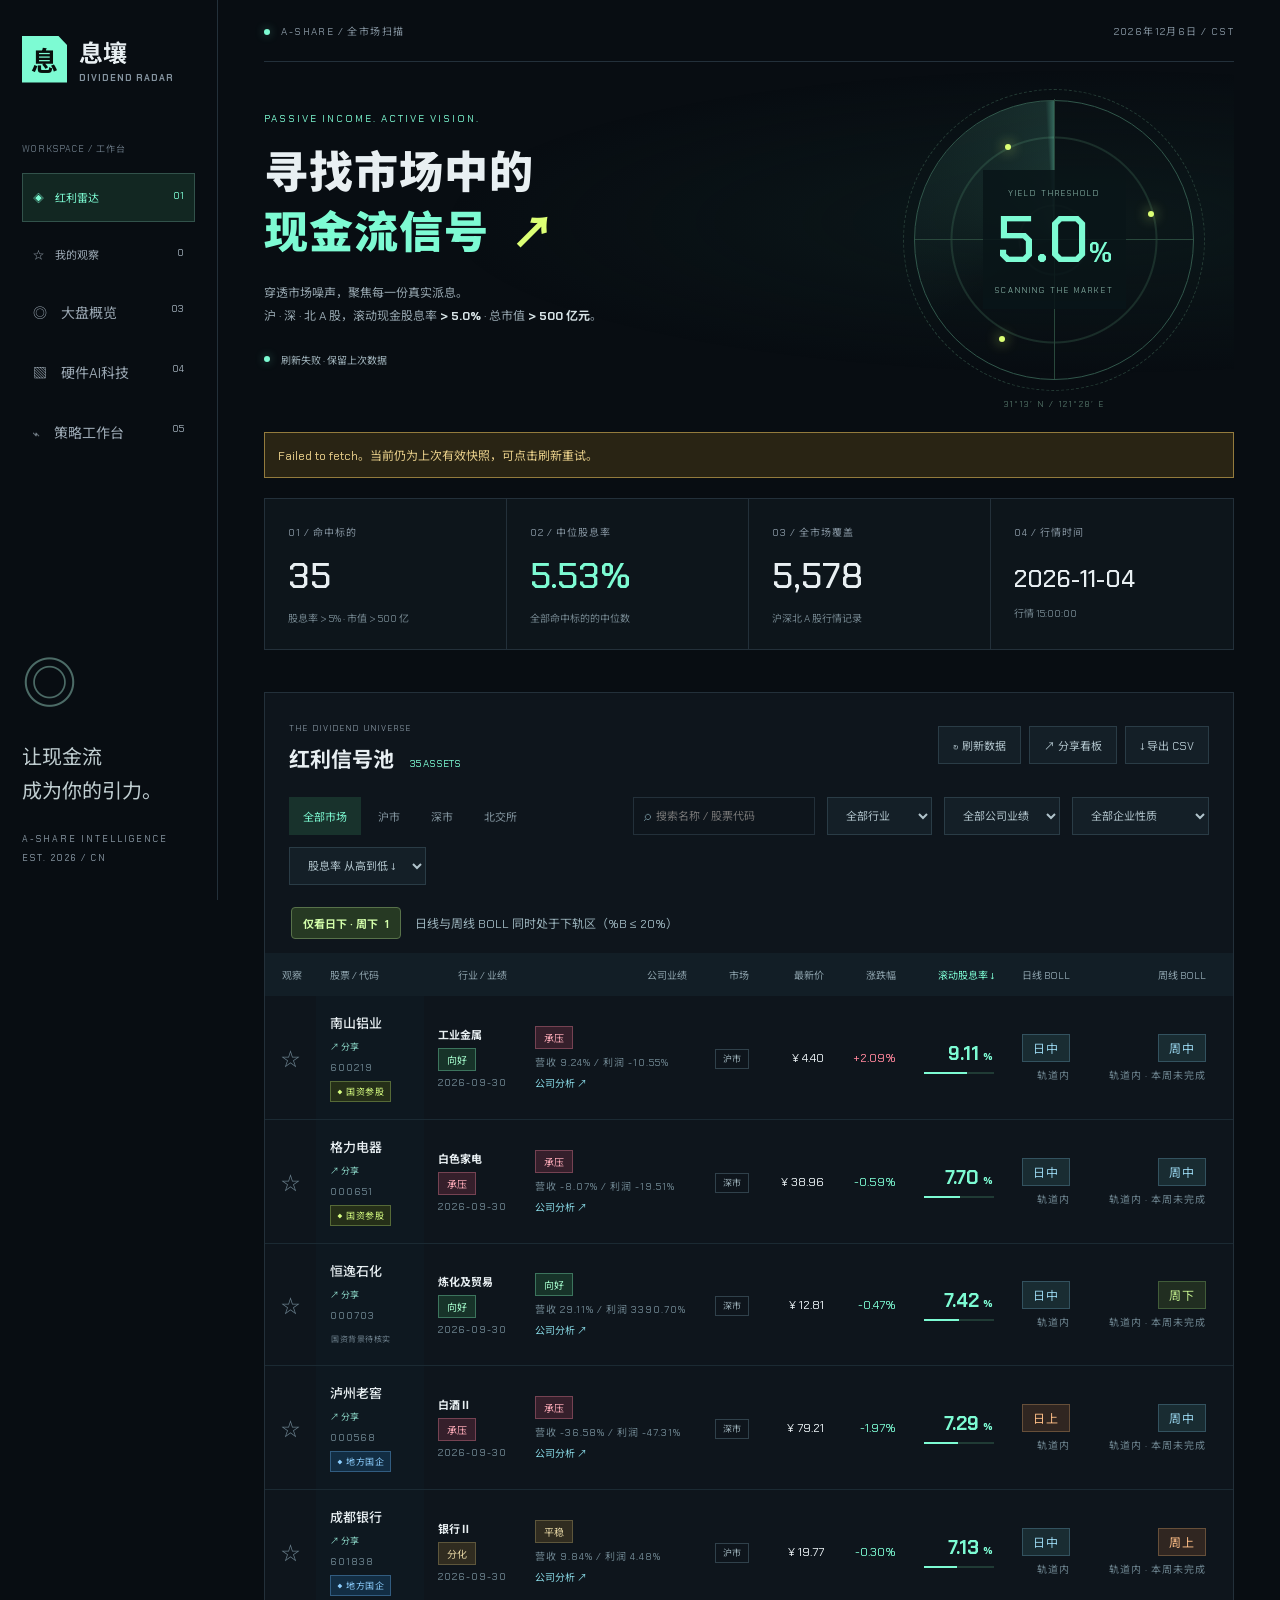
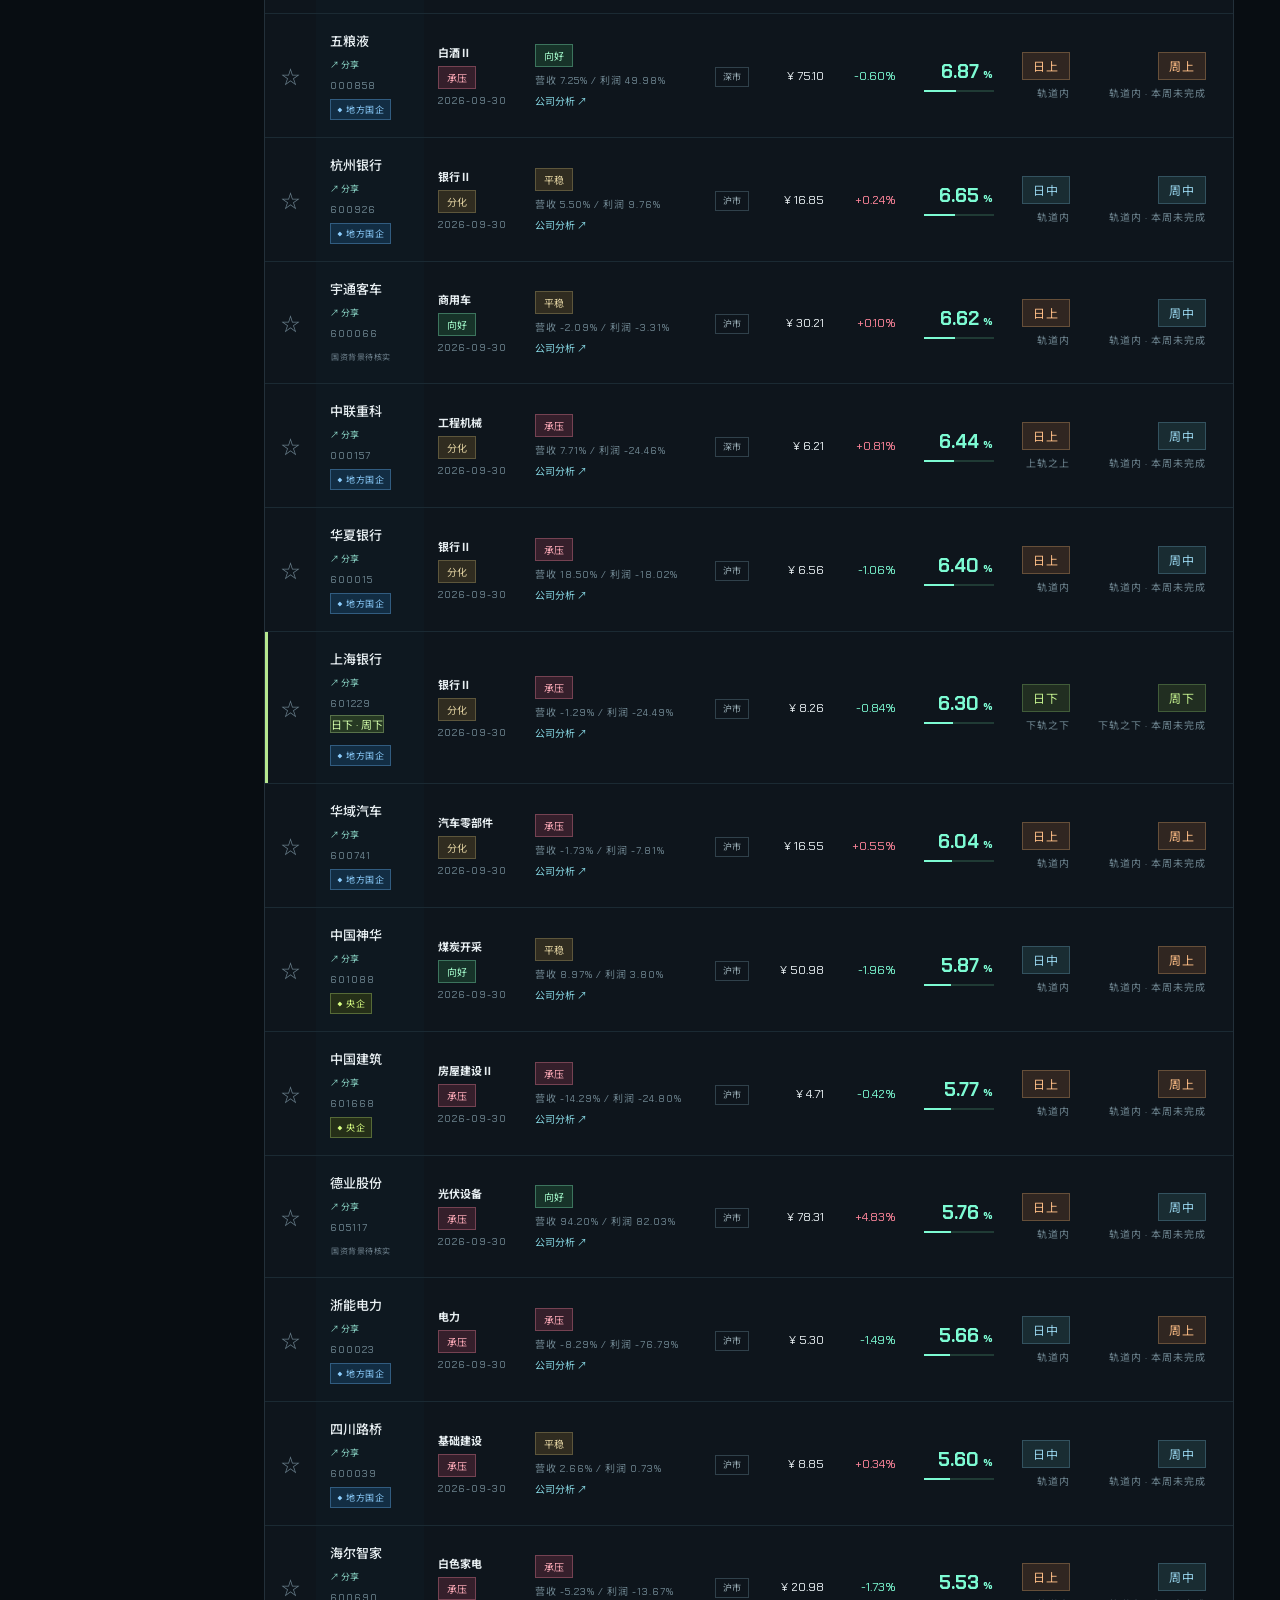
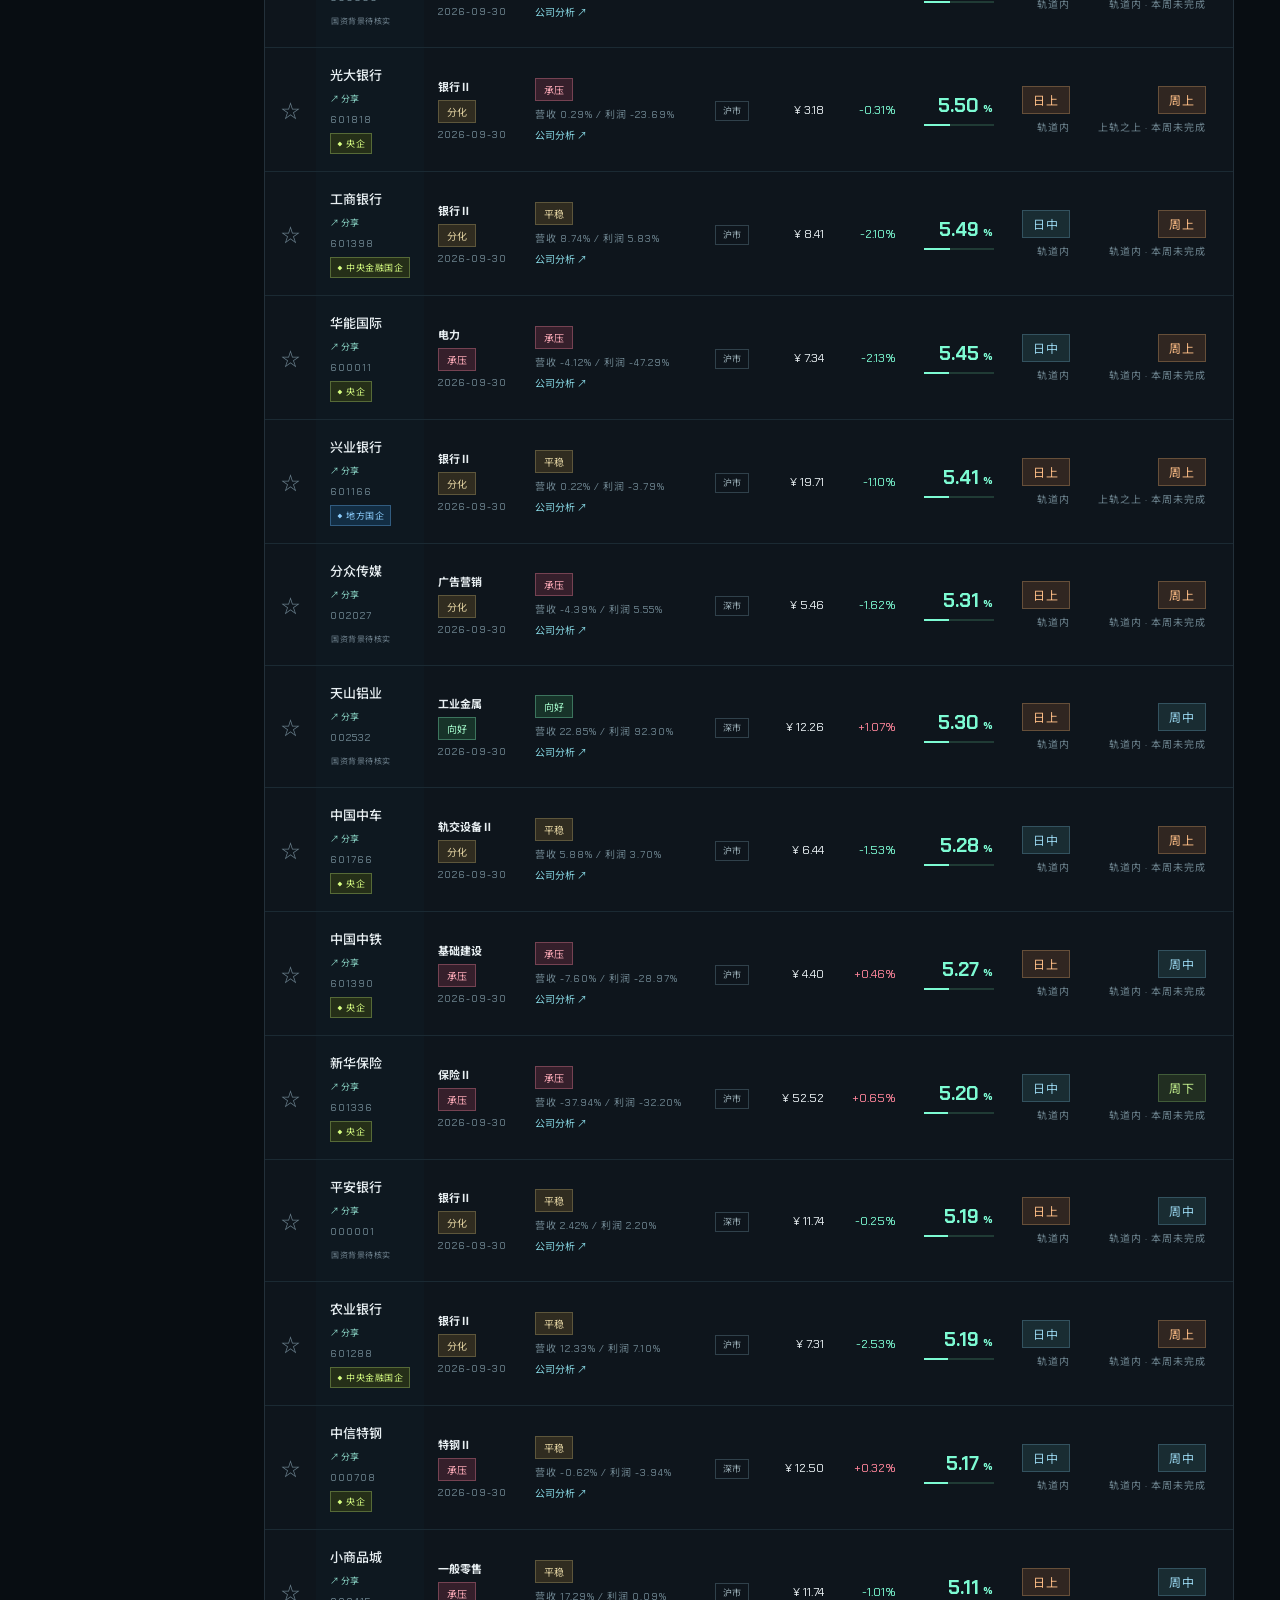
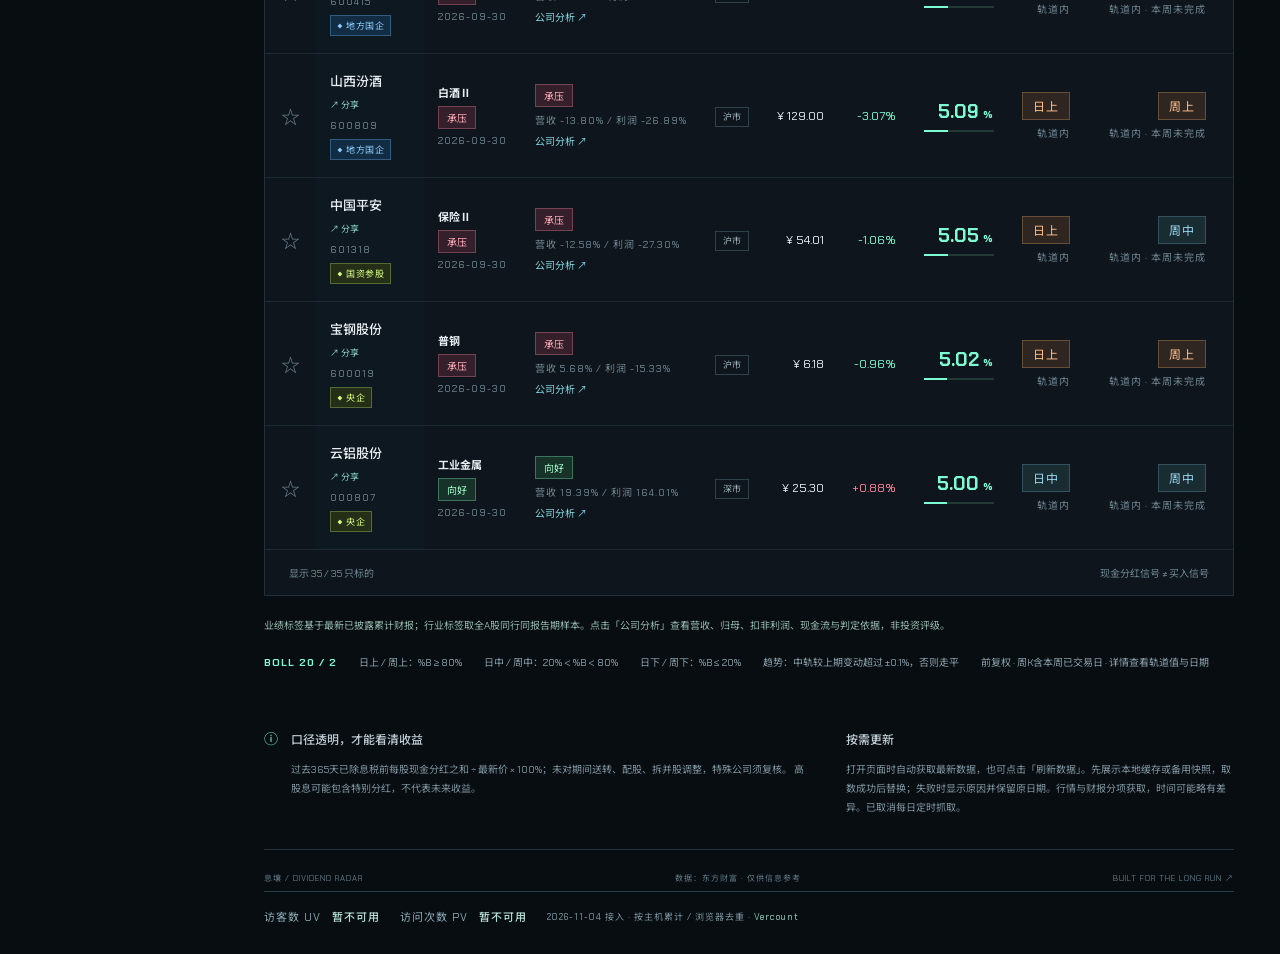
==== commit ec20b733: "Extend public market fallback across radar pages and strategies" ====
--- a/index.html
+++ b/index.html
@@ -1,3 +1,3 @@
 <!doctype html>
 <html lang="zh-CN"><head><meta charset="UTF-8"><meta name="viewport" content="width=device-width,initial-scale=1"><meta name="theme-color" content="#080d12"><title>息壤 DIVIDEND RADAR · A股红利看板</title><link rel="stylesheet" href="style.css?v=double-low-1"></head>
-<body><div class="shell"><aside><a class="logo" href="./"><b>息</b><span>息壤<small>DIVIDEND RADAR</small></span></a><div class="side-label">WORKSPACE / 工作台</div><button class="nav active" id="all">◈　红利雷达 <span>01</span></button><button class="nav" id="favorites">☆　我的观察 <span id="favCount">0</span></button><a class="nav" href="market.html">◎　大盘概览 <span>03</span></a><a class="nav" href="hardware.html">▧　硬件AI科技 <span>04</span></a><a class="nav" href="strategy.html">⌁　策略工作台 <span>05</span></a><div class="side-bottom"><div class="orbit">◎</div><p>让现金流<br>成为你的引力。</p><small>A-SHARE INTELLIGENCE<br>EST. 2026 / CN</small></div></aside><main><header><span><i class="dot"></i> A-SHARE / 全市场扫描</span><span id="clock"></span></header><section class="hero"><div><div class="eyebrow">PASSIVE INCOME. ACTIVE VISION.</div><h1>寻找市场中的<br><em>现金流信号<span>↗</span></em></h1><p>穿透市场噪声，聚焦每一份真实派息。<br>沪 · 深 · 北 A 股，滚动现金股息率 <strong>&gt; 5.0%</strong> · 总市值 <strong>&gt; 500 亿元</strong>。</p><div class="signal"><span class="dot"></span><span id="status">正在连接数据快照…</span></div></div><div class="radar" aria-hidden="true"><div class="sweep"></div><div class="cross"></div><span class="blip b1"></span><span class="blip b2"></span><span class="blip b3"></span><div class="radar-center"><small>YIELD THRESHOLD</small><b>5.0<span>%</span></b><small>SCANNING THE MARKET</small></div><label>31°13′ N / 121°28′ E</label></div></section><div id="alert" role="status"></div><section class="stats"><article><small>01 / 命中标的</small><b id="count">—</b><span>股息率 &gt; 5% · 市值 &gt; 500 亿</span></article><article><small>02 / 中位股息率</small><b id="median" class="cyan">—</b><span>全部命中标的的中位数</span></article><article><small>03 / 全市场覆盖</small><b id="universe">—</b><span>沪深北 A 股行情记录</span></article><article><small>04 / 行情时间</small><b id="date" class="date">—</b><span id="update">打开页面自动刷新</span></article></section><section class="board"><div class="board-title"><div><span class="eyebrow">THE DIVIDEND UNIVERSE</span><h2 id="boardTitle">红利信号池 <span id="resultCount"></span></h2></div><div class="board-actions"><button id="refreshData">↻ 刷新数据</button><button id="shareBoard" disabled>↗ 分享看板</button><button id="export">↓ 导出 CSV</button></div></div><div class="toolbar"><div class="tabs" id="markets"><button class="selected" data-market="全部">全部市场</button><button data-market="沪市">沪市</button><button data-market="深市">深市</button><button data-market="北交所">北交所</button></div><label class="search">⌕ <input id="search" placeholder="搜索名称 / 股票代码" aria-label="搜索股票"></label><select id="industryFilter" aria-label="行业筛选"><option value="all">全部行业</option></select><select id="financialFilter" aria-label="公司业绩筛选"><option value="all">全部公司业绩</option><option value="向好">业绩向好</option><option value="平稳">业绩平稳</option><option value="承压">业绩承压</option><option value="亏损">亏损</option><option value="扭亏">扭亏</option></select><select id="ownerFilter" aria-label="企业性质筛选"><option value="all">全部企业性质</option><option value="state">◆ 仅看已标注国资</option><option value="央企">央企</option><option value="中央金融国企">中央金融国企</option><option value="地方国企">地方国企</option><option value="国资参股">国资参股</option><option value="国资背景">其他国资背景</option></select><select id="sort" aria-label="排序"><option value="yield">股息率 从高到低 ↓</option><option value="cap">总市值 从大到小 ↓</option><option value="name">代码 从小到大 ↑</option></select></div><div class="boll-focus"><button id="doubleLowFilter" type="button" aria-pressed="false" disabled>仅看日下 · 周下 <span id="doubleLowCount">—</span></button><span>日线与周线 BOLL 同时处于下轨区（%B ≤ 20%）</span></div><div class="table-scroll"><table><thead><tr><th>观察</th><th>股票 / 代码</th><th>行业 / 业绩</th><th>公司业绩</th><th>市场</th><th>最新价</th><th>涨跌幅</th><th class="cyan">滚动股息率 ↓</th><th>日线 BOLL</th><th>周线 BOLL</th><th>当前趋势</th><th>近一年每股派息</th><th>PE / TTM</th><th>市值 / 亿</th><th>详情</th></tr></thead><tbody id="rows"></tbody></table></div><div id="empty" hidden>暂无匹配标的，请调整筛选条件。</div><div class="table-footer"><span id="showing">等待数据</span><span>现金分红信号 ≠ 买入信号</span></div></section><div class="financial-legend">业绩标签基于最新已披露累计财报；行业标签取全A股同行同报告期样本。点击「公司分析」查看营收、归母、扣非利润、现金流与判定依据，非投资评级。</div><div class="boll-legend"><b>BOLL 20 / 2</b><span>日上 / 周上：%B ≥ 80%</span><span>日中 / 周中：20% &lt; %B &lt; 80%</span><span>日下 / 周下：%B ≤ 20%</span><span>趋势：中轨较上期变动超过 ±0.1%，否则走平</span><span>前复权 · 周K含本周已交易日 · 详情查看轨道值与日期</span></div><section class="notes"><div><span>ⓘ</span><h3>口径透明，才能看清收益</h3><p id="method">过去 365 天已除息税前每股现金分红之和 ÷ 最新价 × 100%。未对送转、配股等股本变化调整，特殊公司须复核。高股息可能包含一次性特别分红，不代表未来收益。企业性质按源站公司资料标注，可在详情中查看实控人与依据；待核实不代表无国资参股。</p></div><div><h3>按需更新</h3><p>打开页面时自动获取最新数据，也可点击「刷新数据」。先展示本地缓存或备用快照，取数成功后替换；失败时显示原因并保留原日期。行情与财报分项获取，时间可能略有差异。已取消每日定时抓取。</p></div></section><footer><span>息壤 / DIVIDEND RADAR</span><span>数据：东方财富 · 仅供信息参考</span><span>BUILT FOR THE LONG RUN ↗</span><div class="visitor-stats" aria-label="网站访问统计"><span>访客数 UV <b id="vercount_value_site_uv">加载中</b></span><span>访问次数 PV <b id="vercount_value_site_pv">加载中</b></span><small>2026-11-04 接入 · 按主机累计 / 浏览器去重 · <a href="https://vercount.one/" target="_blank" rel="noopener">Vercount</a></small></div></footer></main></div><dialog id="detail"><button id="closeDetail">关闭 ×</button><div id="detailBody"></div></dialog><dialog id="shareDialog" aria-labelledby="shareTitle"><div class="share-heading"><h2 id="shareTitle">分享图片</h2><button id="closeShare" aria-label="关闭分享">关闭 ×</button></div><p id="shareStatus" role="status"></p><div class="share-image-wrap"><img id="shareImage" hidden alt="分享图片预览"></div><div class="share-actions"><a id="downloadShare" class="download-share" hidden>↓ 保存图片 PNG</a><button id="nativeShare" hidden>↗ 系统分享</button></div><p class="share-hint">图片包含公开行情与财报摘要；请核对图上的数据日期。</p></dialog><script src="live-data.js?v=20261104-ma5-macd"></script><script src="share.js"></script><script src="app.js?v=double-low-1"></script><script src="visitor-count.js?v=1" defer></script><script src="dialog-dismiss.js?v=1" defer></script></body></html>
+<body><div class="shell"><aside><a class="logo" href="./"><b>息</b><span>息壤<small>DIVIDEND RADAR</small></span></a><div class="side-label">WORKSPACE / 工作台</div><button class="nav active" id="all">◈　红利雷达 <span>01</span></button><button class="nav" id="favorites">☆　我的观察 <span id="favCount">0</span></button><a class="nav" href="market.html">◎　大盘概览 <span>03</span></a><a class="nav" href="hardware.html">▧　硬件AI科技 <span>04</span></a><a class="nav" href="strategy.html">⌁　策略工作台 <span>05</span></a><div class="side-bottom"><div class="orbit">◎</div><p>让现金流<br>成为你的引力。</p><small>A-SHARE INTELLIGENCE<br>EST. 2026 / CN</small></div></aside><main><header><span><i class="dot"></i> A-SHARE / 全市场扫描</span><span id="clock"></span></header><section class="hero"><div><div class="eyebrow">PASSIVE INCOME. ACTIVE VISION.</div><h1>寻找市场中的<br><em>现金流信号<span>↗</span></em></h1><p>穿透市场噪声，聚焦每一份真实派息。<br>沪 · 深 · 北 A 股，滚动现金股息率 <strong>&gt; 5.0%</strong> · 总市值 <strong>&gt; 500 亿元</strong>。</p><div class="signal"><span class="dot"></span><span id="status">正在连接数据快照…</span></div></div><div class="radar" aria-hidden="true"><div class="sweep"></div><div class="cross"></div><span class="blip b1"></span><span class="blip b2"></span><span class="blip b3"></span><div class="radar-center"><small>YIELD THRESHOLD</small><b>5.0<span>%</span></b><small>SCANNING THE MARKET</small></div><label>31°13′ N / 121°28′ E</label></div></section><div id="alert" role="status"></div><section class="stats"><article><small>01 / 命中标的</small><b id="count">—</b><span>股息率 &gt; 5% · 市值 &gt; 500 亿</span></article><article><small>02 / 中位股息率</small><b id="median" class="cyan">—</b><span>全部命中标的的中位数</span></article><article><small>03 / 全市场覆盖</small><b id="universe">—</b><span>沪深北 A 股行情记录</span></article><article><small>04 / 行情时间</small><b id="date" class="date">—</b><span id="update">打开页面自动刷新</span></article></section><section class="board"><div class="board-title"><div><span class="eyebrow">THE DIVIDEND UNIVERSE</span><h2 id="boardTitle">红利信号池 <span id="resultCount"></span></h2></div><div class="board-actions"><button id="refreshData">↻ 刷新数据</button><button id="shareBoard" disabled>↗ 分享看板</button><button id="export">↓ 导出 CSV</button></div></div><div class="toolbar"><div class="tabs" id="markets"><button class="selected" data-market="全部">全部市场</button><button data-market="沪市">沪市</button><button data-market="深市">深市</button><button data-market="北交所">北交所</button></div><label class="search">⌕ <input id="search" placeholder="搜索名称 / 股票代码" aria-label="搜索股票"></label><select id="industryFilter" aria-label="行业筛选"><option value="all">全部行业</option></select><select id="financialFilter" aria-label="公司业绩筛选"><option value="all">全部公司业绩</option><option value="向好">业绩向好</option><option value="平稳">业绩平稳</option><option value="承压">业绩承压</option><option value="亏损">亏损</option><option value="扭亏">扭亏</option></select><select id="ownerFilter" aria-label="企业性质筛选"><option value="all">全部企业性质</option><option value="state">◆ 仅看已标注国资</option><option value="央企">央企</option><option value="中央金融国企">中央金融国企</option><option value="地方国企">地方国企</option><option value="国资参股">国资参股</option><option value="国资背景">其他国资背景</option></select><select id="sort" aria-label="排序"><option value="yield">股息率 从高到低 ↓</option><option value="cap">总市值 从大到小 ↓</option><option value="name">代码 从小到大 ↑</option></select></div><div class="boll-focus"><button id="doubleLowFilter" type="button" aria-pressed="false" disabled>仅看日下 · 周下 <span id="doubleLowCount">—</span></button><span>日线与周线 BOLL 同时处于下轨区（%B ≤ 20%）</span></div><div class="table-scroll"><table><thead><tr><th>观察</th><th>股票 / 代码</th><th>行业 / 业绩</th><th>公司业绩</th><th>市场</th><th>最新价</th><th>涨跌幅</th><th class="cyan">滚动股息率 ↓</th><th>日线 BOLL</th><th>周线 BOLL</th><th>当前趋势</th><th>近一年每股派息</th><th>PE / TTM</th><th>市值 / 亿</th><th>详情</th></tr></thead><tbody id="rows"></tbody></table></div><div id="empty" hidden>暂无匹配标的，请调整筛选条件。</div><div class="table-footer"><span id="showing">等待数据</span><span>现金分红信号 ≠ 买入信号</span></div></section><div class="financial-legend">业绩标签基于最新已披露累计财报；行业标签取全A股同行同报告期样本。点击「公司分析」查看营收、归母、扣非利润、现金流与判定依据，非投资评级。</div><div class="boll-legend"><b>BOLL 20 / 2</b><span>日上 / 周上：%B ≥ 80%</span><span>日中 / 周中：20% &lt; %B &lt; 80%</span><span>日下 / 周下：%B ≤ 20%</span><span>趋势：中轨较上期变动超过 ±0.1%，否则走平</span><span>前复权 · 周K含本周已交易日 · 详情查看轨道值与日期</span></div><section class="notes"><div><span>ⓘ</span><h3>口径透明，才能看清收益</h3><p id="method">过去 365 天已除息税前每股现金分红之和 ÷ 最新价 × 100%。未对送转、配股等股本变化调整，特殊公司须复核。高股息可能包含一次性特别分红，不代表未来收益。企业性质按源站公司资料标注，可在详情中查看实控人与依据；待核实不代表无国资参股。</p></div><div><h3>按需更新</h3><p>打开页面时自动获取最新数据，也可点击「刷新数据」。先展示本地缓存或备用快照，取数成功后替换；失败时显示原因并保留原日期。行情与财报分项获取，时间可能略有差异。已取消每日定时抓取。</p></div></section><footer><span>息壤 / DIVIDEND RADAR</span><span>数据：东方财富 · 仅供信息参考</span><span>BUILT FOR THE LONG RUN ↗</span><div class="visitor-stats" aria-label="网站访问统计"><span>访客数 UV <b id="vercount_value_site_uv">加载中</b></span><span>访问次数 PV <b id="vercount_value_site_pv">加载中</b></span><small>2026-11-04 接入 · 按主机累计 / 浏览器去重 · <a href="https://vercount.one/" target="_blank" rel="noopener">Vercount</a></small></div></footer></main></div><dialog id="detail"><button id="closeDetail">关闭 ×</button><div id="detailBody"></div></dialog><dialog id="shareDialog" aria-labelledby="shareTitle"><div class="share-heading"><h2 id="shareTitle">分享图片</h2><button id="closeShare" aria-label="关闭分享">关闭 ×</button></div><p id="shareStatus" role="status"></p><div class="share-image-wrap"><img id="shareImage" hidden alt="分享图片预览"></div><div class="share-actions"><a id="downloadShare" class="download-share" hidden>↓ 保存图片 PNG</a><button id="nativeShare" hidden>↗ 系统分享</button></div><p class="share-hint">图片包含公开行情与财报摘要；请核对图上的数据日期。</p></dialog><script src="live-data.js?v=20261113-public-sources"></script><script src="share.js"></script><script src="app.js?v=double-low-1"></script><script src="visitor-count.js?v=1" defer></script><script src="dialog-dismiss.js?v=1" defer></script></body></html>
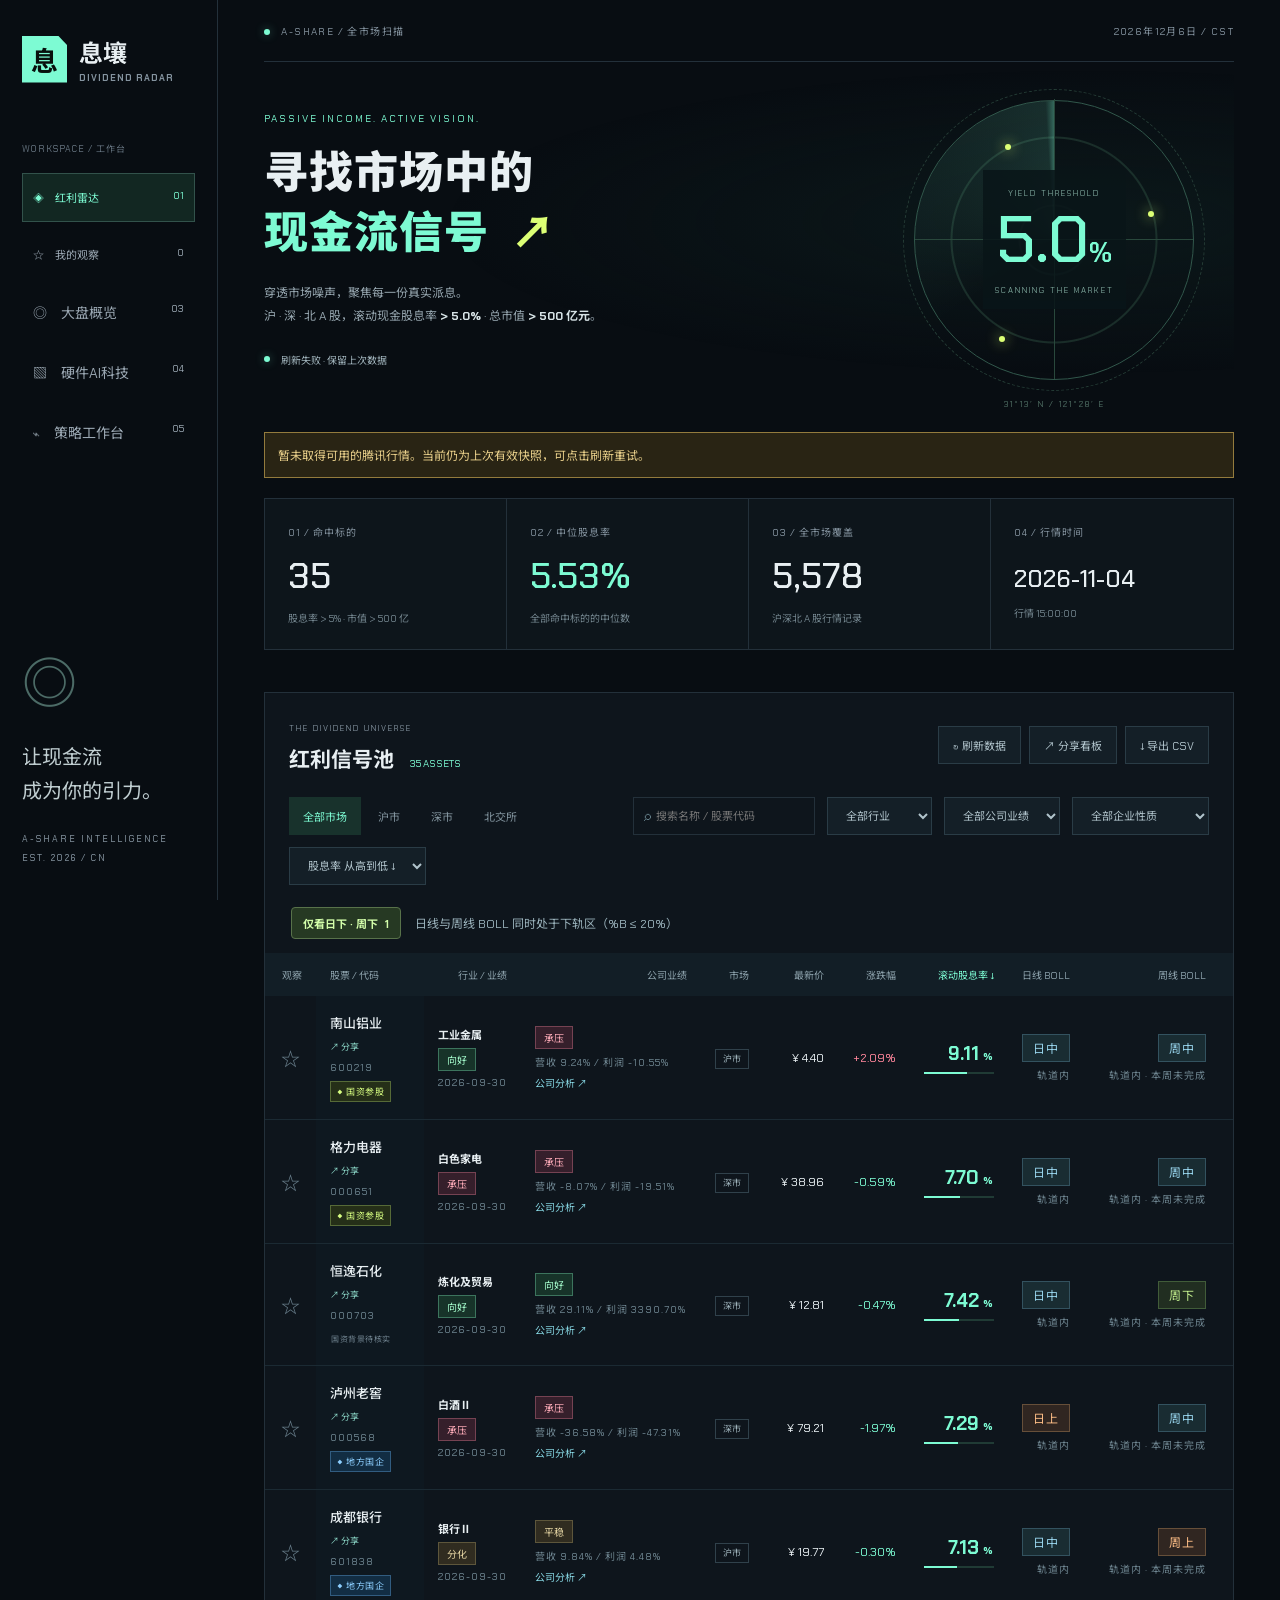
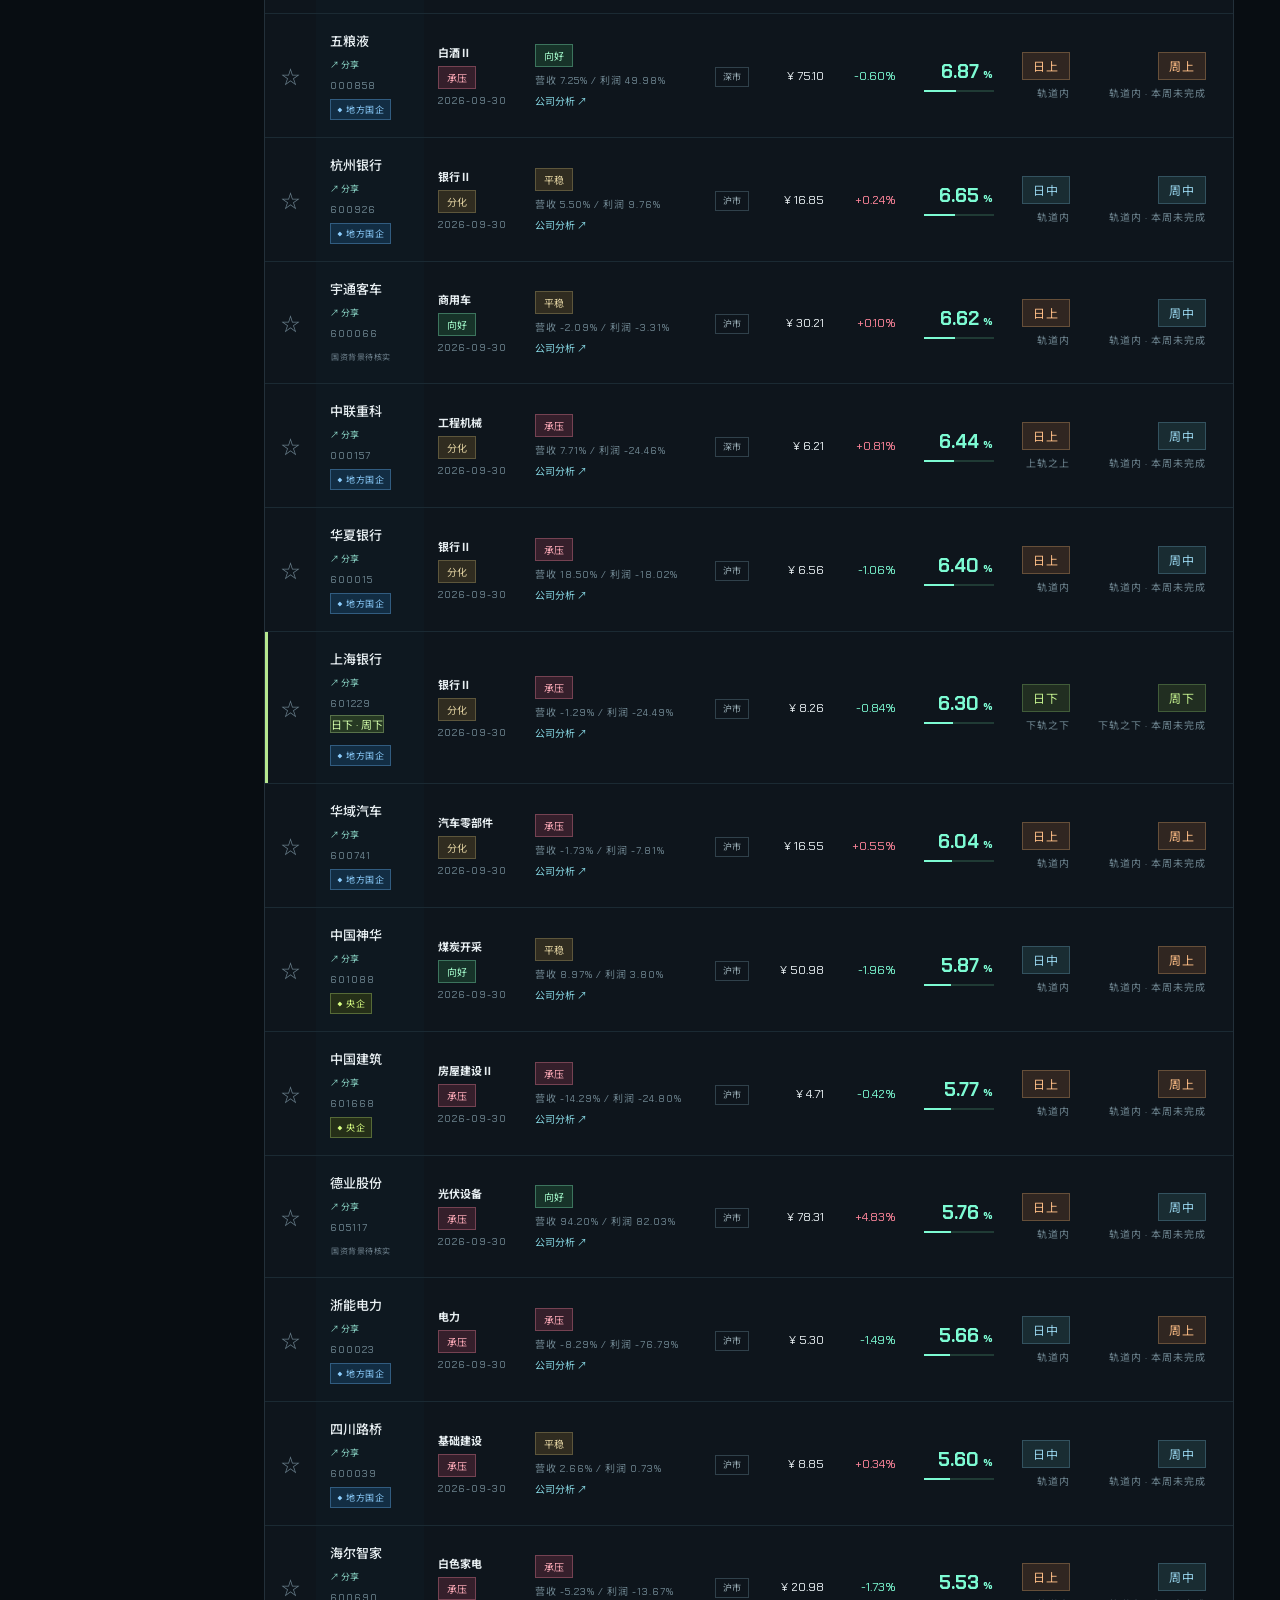
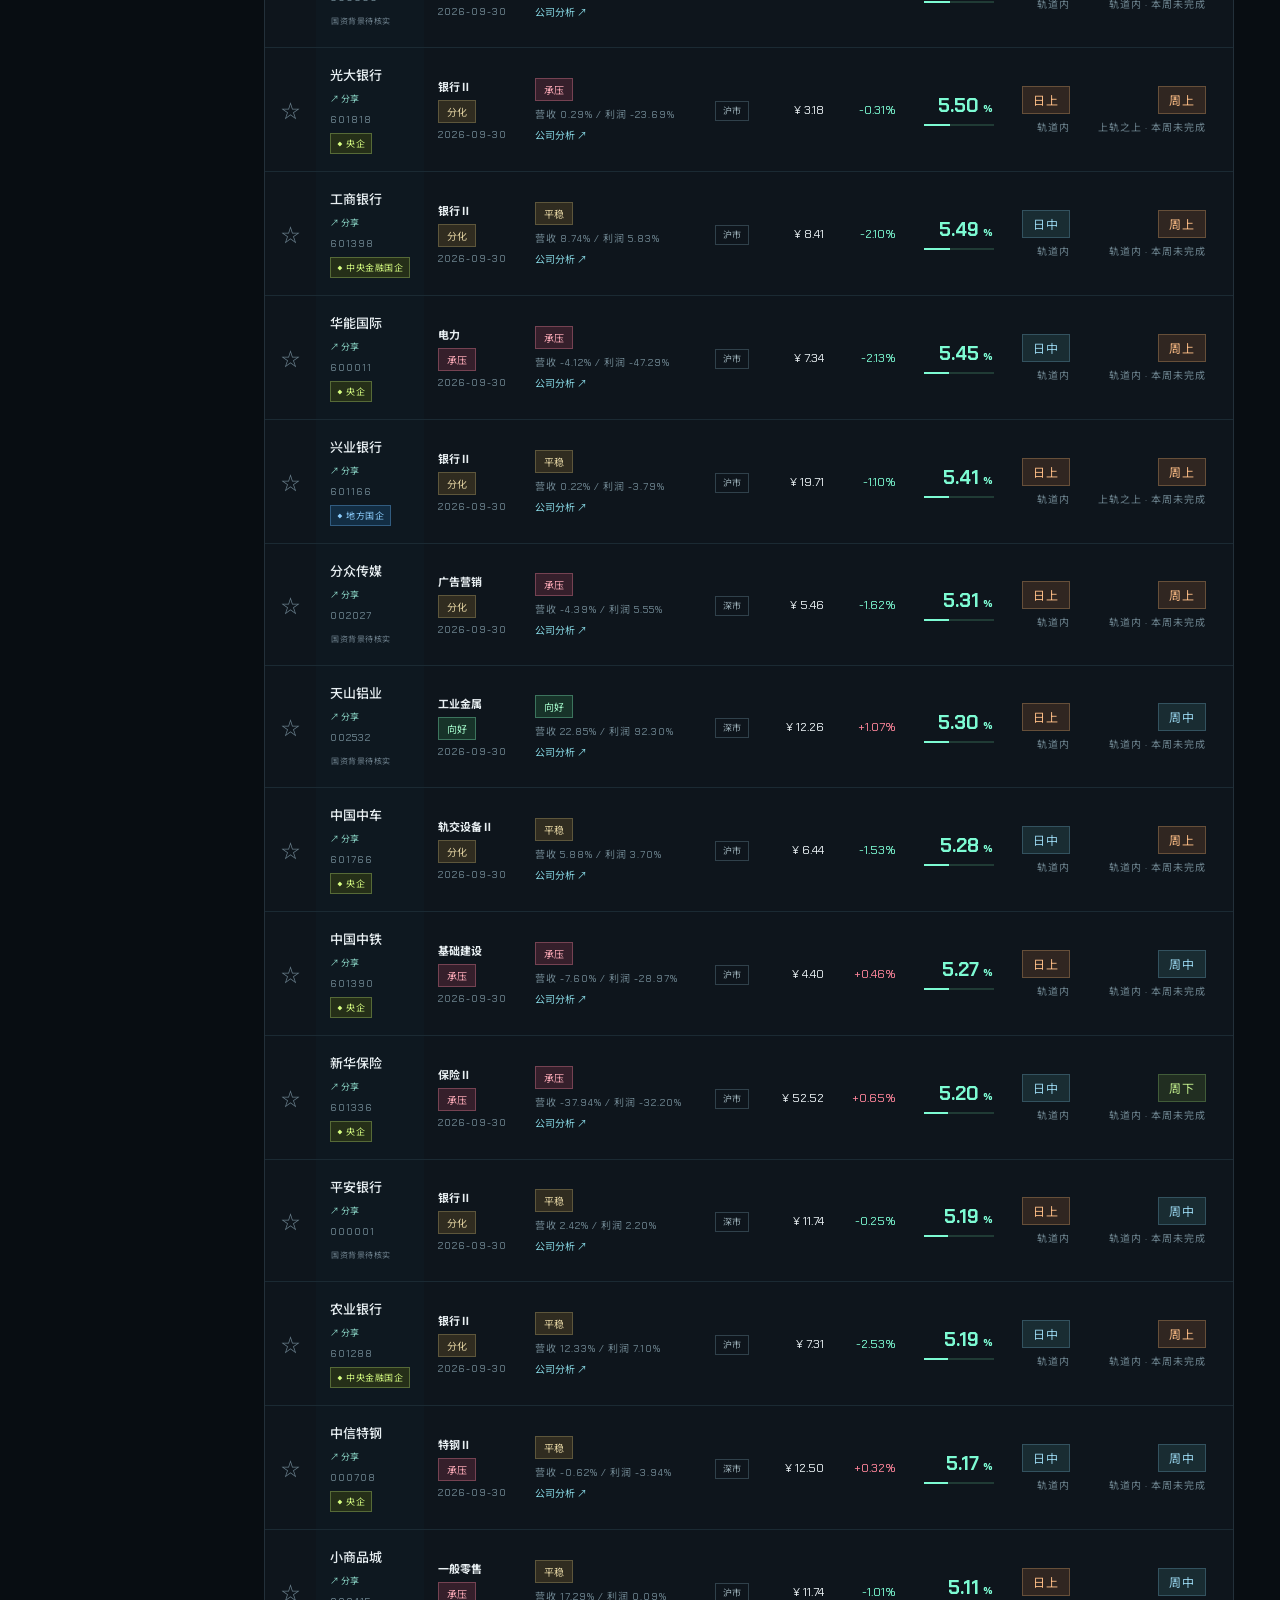
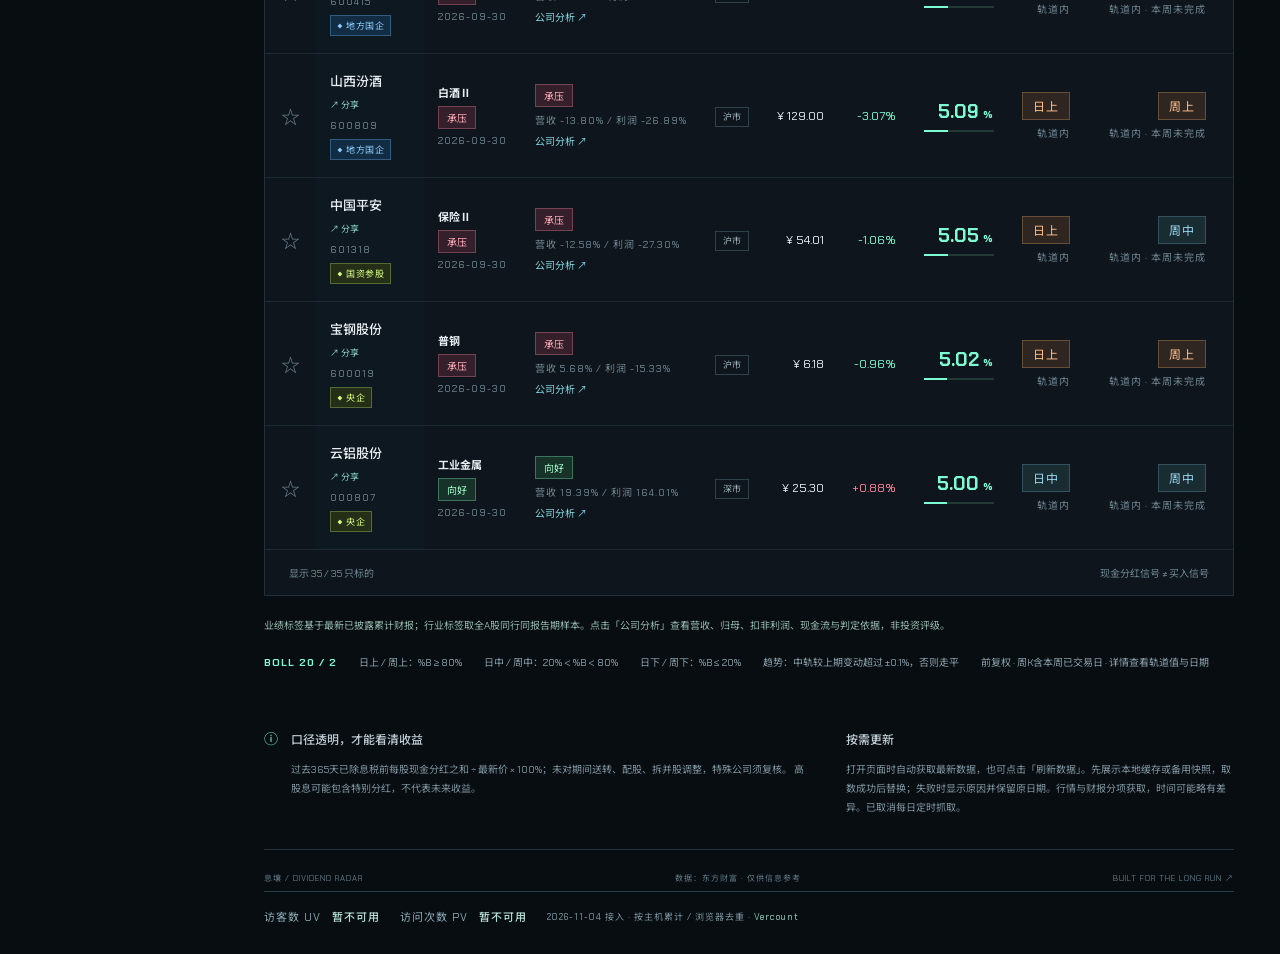
==== commit d38b9f7f: "Refresh dividend watchlist quotes when full screening fails" ====
--- a/index.html
+++ b/index.html
@@ -1,3 +1,3 @@
 <!doctype html>
 <html lang="zh-CN"><head><meta charset="UTF-8"><meta name="viewport" content="width=device-width,initial-scale=1"><meta name="theme-color" content="#080d12"><title>息壤 DIVIDEND RADAR · A股红利看板</title><link rel="stylesheet" href="style.css?v=double-low-1"></head>
-<body><div class="shell"><aside><a class="logo" href="./"><b>息</b><span>息壤<small>DIVIDEND RADAR</small></span></a><div class="side-label">WORKSPACE / 工作台</div><button class="nav active" id="all">◈　红利雷达 <span>01</span></button><button class="nav" id="favorites">☆　我的观察 <span id="favCount">0</span></button><a class="nav" href="market.html">◎　大盘概览 <span>03</span></a><a class="nav" href="hardware.html">▧　硬件AI科技 <span>04</span></a><a class="nav" href="strategy.html">⌁　策略工作台 <span>05</span></a><div class="side-bottom"><div class="orbit">◎</div><p>让现金流<br>成为你的引力。</p><small>A-SHARE INTELLIGENCE<br>EST. 2026 / CN</small></div></aside><main><header><span><i class="dot"></i> A-SHARE / 全市场扫描</span><span id="clock"></span></header><section class="hero"><div><div class="eyebrow">PASSIVE INCOME. ACTIVE VISION.</div><h1>寻找市场中的<br><em>现金流信号<span>↗</span></em></h1><p>穿透市场噪声，聚焦每一份真实派息。<br>沪 · 深 · 北 A 股，滚动现金股息率 <strong>&gt; 5.0%</strong> · 总市值 <strong>&gt; 500 亿元</strong>。</p><div class="signal"><span class="dot"></span><span id="status">正在连接数据快照…</span></div></div><div class="radar" aria-hidden="true"><div class="sweep"></div><div class="cross"></div><span class="blip b1"></span><span class="blip b2"></span><span class="blip b3"></span><div class="radar-center"><small>YIELD THRESHOLD</small><b>5.0<span>%</span></b><small>SCANNING THE MARKET</small></div><label>31°13′ N / 121°28′ E</label></div></section><div id="alert" role="status"></div><section class="stats"><article><small>01 / 命中标的</small><b id="count">—</b><span>股息率 &gt; 5% · 市值 &gt; 500 亿</span></article><article><small>02 / 中位股息率</small><b id="median" class="cyan">—</b><span>全部命中标的的中位数</span></article><article><small>03 / 全市场覆盖</small><b id="universe">—</b><span>沪深北 A 股行情记录</span></article><article><small>04 / 行情时间</small><b id="date" class="date">—</b><span id="update">打开页面自动刷新</span></article></section><section class="board"><div class="board-title"><div><span class="eyebrow">THE DIVIDEND UNIVERSE</span><h2 id="boardTitle">红利信号池 <span id="resultCount"></span></h2></div><div class="board-actions"><button id="refreshData">↻ 刷新数据</button><button id="shareBoard" disabled>↗ 分享看板</button><button id="export">↓ 导出 CSV</button></div></div><div class="toolbar"><div class="tabs" id="markets"><button class="selected" data-market="全部">全部市场</button><button data-market="沪市">沪市</button><button data-market="深市">深市</button><button data-market="北交所">北交所</button></div><label class="search">⌕ <input id="search" placeholder="搜索名称 / 股票代码" aria-label="搜索股票"></label><select id="industryFilter" aria-label="行业筛选"><option value="all">全部行业</option></select><select id="financialFilter" aria-label="公司业绩筛选"><option value="all">全部公司业绩</option><option value="向好">业绩向好</option><option value="平稳">业绩平稳</option><option value="承压">业绩承压</option><option value="亏损">亏损</option><option value="扭亏">扭亏</option></select><select id="ownerFilter" aria-label="企业性质筛选"><option value="all">全部企业性质</option><option value="state">◆ 仅看已标注国资</option><option value="央企">央企</option><option value="中央金融国企">中央金融国企</option><option value="地方国企">地方国企</option><option value="国资参股">国资参股</option><option value="国资背景">其他国资背景</option></select><select id="sort" aria-label="排序"><option value="yield">股息率 从高到低 ↓</option><option value="cap">总市值 从大到小 ↓</option><option value="name">代码 从小到大 ↑</option></select></div><div class="boll-focus"><button id="doubleLowFilter" type="button" aria-pressed="false" disabled>仅看日下 · 周下 <span id="doubleLowCount">—</span></button><span>日线与周线 BOLL 同时处于下轨区（%B ≤ 20%）</span></div><div class="table-scroll"><table><thead><tr><th>观察</th><th>股票 / 代码</th><th>行业 / 业绩</th><th>公司业绩</th><th>市场</th><th>最新价</th><th>涨跌幅</th><th class="cyan">滚动股息率 ↓</th><th>日线 BOLL</th><th>周线 BOLL</th><th>当前趋势</th><th>近一年每股派息</th><th>PE / TTM</th><th>市值 / 亿</th><th>详情</th></tr></thead><tbody id="rows"></tbody></table></div><div id="empty" hidden>暂无匹配标的，请调整筛选条件。</div><div class="table-footer"><span id="showing">等待数据</span><span>现金分红信号 ≠ 买入信号</span></div></section><div class="financial-legend">业绩标签基于最新已披露累计财报；行业标签取全A股同行同报告期样本。点击「公司分析」查看营收、归母、扣非利润、现金流与判定依据，非投资评级。</div><div class="boll-legend"><b>BOLL 20 / 2</b><span>日上 / 周上：%B ≥ 80%</span><span>日中 / 周中：20% &lt; %B &lt; 80%</span><span>日下 / 周下：%B ≤ 20%</span><span>趋势：中轨较上期变动超过 ±0.1%，否则走平</span><span>前复权 · 周K含本周已交易日 · 详情查看轨道值与日期</span></div><section class="notes"><div><span>ⓘ</span><h3>口径透明，才能看清收益</h3><p id="method">过去 365 天已除息税前每股现金分红之和 ÷ 最新价 × 100%。未对送转、配股等股本变化调整，特殊公司须复核。高股息可能包含一次性特别分红，不代表未来收益。企业性质按源站公司资料标注，可在详情中查看实控人与依据；待核实不代表无国资参股。</p></div><div><h3>按需更新</h3><p>打开页面时自动获取最新数据，也可点击「刷新数据」。先展示本地缓存或备用快照，取数成功后替换；失败时显示原因并保留原日期。行情与财报分项获取，时间可能略有差异。已取消每日定时抓取。</p></div></section><footer><span>息壤 / DIVIDEND RADAR</span><span>数据：东方财富 · 仅供信息参考</span><span>BUILT FOR THE LONG RUN ↗</span><div class="visitor-stats" aria-label="网站访问统计"><span>访客数 UV <b id="vercount_value_site_uv">加载中</b></span><span>访问次数 PV <b id="vercount_value_site_pv">加载中</b></span><small>2026-11-04 接入 · 按主机累计 / 浏览器去重 · <a href="https://vercount.one/" target="_blank" rel="noopener">Vercount</a></small></div></footer></main></div><dialog id="detail"><button id="closeDetail">关闭 ×</button><div id="detailBody"></div></dialog><dialog id="shareDialog" aria-labelledby="shareTitle"><div class="share-heading"><h2 id="shareTitle">分享图片</h2><button id="closeShare" aria-label="关闭分享">关闭 ×</button></div><p id="shareStatus" role="status"></p><div class="share-image-wrap"><img id="shareImage" hidden alt="分享图片预览"></div><div class="share-actions"><a id="downloadShare" class="download-share" hidden>↓ 保存图片 PNG</a><button id="nativeShare" hidden>↗ 系统分享</button></div><p class="share-hint">图片包含公开行情与财报摘要；请核对图上的数据日期。</p></dialog><script src="live-data.js?v=20261113-public-sources"></script><script src="share.js"></script><script src="app.js?v=double-low-1"></script><script src="visitor-count.js?v=1" defer></script><script src="dialog-dismiss.js?v=1" defer></script></body></html>
+<body><div class="shell"><aside><a class="logo" href="./"><b>息</b><span>息壤<small>DIVIDEND RADAR</small></span></a><div class="side-label">WORKSPACE / 工作台</div><button class="nav active" id="all">◈　红利雷达 <span>01</span></button><button class="nav" id="favorites">☆　我的观察 <span id="favCount">0</span></button><a class="nav" href="market.html">◎　大盘概览 <span>03</span></a><a class="nav" href="hardware.html">▧　硬件AI科技 <span>04</span></a><a class="nav" href="strategy.html">⌁　策略工作台 <span>05</span></a><div class="side-bottom"><div class="orbit">◎</div><p>让现金流<br>成为你的引力。</p><small>A-SHARE INTELLIGENCE<br>EST. 2026 / CN</small></div></aside><main><header><span><i class="dot"></i> A-SHARE / 全市场扫描</span><span id="clock"></span></header><section class="hero"><div><div class="eyebrow">PASSIVE INCOME. ACTIVE VISION.</div><h1>寻找市场中的<br><em>现金流信号<span>↗</span></em></h1><p>穿透市场噪声，聚焦每一份真实派息。<br>沪 · 深 · 北 A 股，滚动现金股息率 <strong>&gt; 5.0%</strong> · 总市值 <strong>&gt; 500 亿元</strong>。</p><div class="signal"><span class="dot"></span><span id="status">正在连接数据快照…</span></div></div><div class="radar" aria-hidden="true"><div class="sweep"></div><div class="cross"></div><span class="blip b1"></span><span class="blip b2"></span><span class="blip b3"></span><div class="radar-center"><small>YIELD THRESHOLD</small><b>5.0<span>%</span></b><small>SCANNING THE MARKET</small></div><label>31°13′ N / 121°28′ E</label></div></section><div id="alert" role="status"></div><section class="stats"><article><small>01 / 命中标的</small><b id="count">—</b><span>股息率 &gt; 5% · 市值 &gt; 500 亿</span></article><article><small>02 / 中位股息率</small><b id="median" class="cyan">—</b><span>全部命中标的的中位数</span></article><article><small>03 / 全市场覆盖</small><b id="universe">—</b><span>沪深北 A 股行情记录</span></article><article><small>04 / 行情时间</small><b id="date" class="date">—</b><span id="update">打开页面自动刷新</span></article></section><section class="board"><div class="board-title"><div><span class="eyebrow">THE DIVIDEND UNIVERSE</span><h2 id="boardTitle">红利信号池 <span id="resultCount"></span></h2></div><div class="board-actions"><button id="refreshData">↻ 刷新数据</button><button id="shareBoard" disabled>↗ 分享看板</button><button id="export">↓ 导出 CSV</button></div></div><div class="toolbar"><div class="tabs" id="markets"><button class="selected" data-market="全部">全部市场</button><button data-market="沪市">沪市</button><button data-market="深市">深市</button><button data-market="北交所">北交所</button></div><label class="search">⌕ <input id="search" placeholder="搜索名称 / 股票代码" aria-label="搜索股票"></label><select id="industryFilter" aria-label="行业筛选"><option value="all">全部行业</option></select><select id="financialFilter" aria-label="公司业绩筛选"><option value="all">全部公司业绩</option><option value="向好">业绩向好</option><option value="平稳">业绩平稳</option><option value="承压">业绩承压</option><option value="亏损">亏损</option><option value="扭亏">扭亏</option></select><select id="ownerFilter" aria-label="企业性质筛选"><option value="all">全部企业性质</option><option value="state">◆ 仅看已标注国资</option><option value="央企">央企</option><option value="中央金融国企">中央金融国企</option><option value="地方国企">地方国企</option><option value="国资参股">国资参股</option><option value="国资背景">其他国资背景</option></select><select id="sort" aria-label="排序"><option value="yield">股息率 从高到低 ↓</option><option value="cap">总市值 从大到小 ↓</option><option value="name">代码 从小到大 ↑</option></select></div><div class="boll-focus"><button id="doubleLowFilter" type="button" aria-pressed="false" disabled>仅看日下 · 周下 <span id="doubleLowCount">—</span></button><span>日线与周线 BOLL 同时处于下轨区（%B ≤ 20%）</span></div><div class="table-scroll"><table><thead><tr><th>观察</th><th>股票 / 代码</th><th>行业 / 业绩</th><th>公司业绩</th><th>市场</th><th>最新价</th><th>涨跌幅</th><th class="cyan">滚动股息率 ↓</th><th>日线 BOLL</th><th>周线 BOLL</th><th>当前趋势</th><th>近一年每股派息</th><th>PE / TTM</th><th>市值 / 亿</th><th>详情</th></tr></thead><tbody id="rows"></tbody></table></div><div id="empty" hidden>暂无匹配标的，请调整筛选条件。</div><div class="table-footer"><span id="showing">等待数据</span><span>现金分红信号 ≠ 买入信号</span></div></section><div class="financial-legend">业绩标签基于最新已披露累计财报；行业标签取全A股同行同报告期样本。点击「公司分析」查看营收、归母、扣非利润、现金流与判定依据，非投资评级。</div><div class="boll-legend"><b>BOLL 20 / 2</b><span>日上 / 周上：%B ≥ 80%</span><span>日中 / 周中：20% &lt; %B &lt; 80%</span><span>日下 / 周下：%B ≤ 20%</span><span>趋势：中轨较上期变动超过 ±0.1%，否则走平</span><span>前复权 · 周K含本周已交易日 · 详情查看轨道值与日期</span></div><section class="notes"><div><span>ⓘ</span><h3>口径透明，才能看清收益</h3><p id="method">过去 365 天已除息税前每股现金分红之和 ÷ 最新价 × 100%。未对送转、配股等股本变化调整，特殊公司须复核。高股息可能包含一次性特别分红，不代表未来收益。企业性质按源站公司资料标注，可在详情中查看实控人与依据；待核实不代表无国资参股。</p></div><div><h3>按需更新</h3><p>打开页面时自动获取最新数据，也可点击「刷新数据」。先展示本地缓存或备用快照，取数成功后替换；失败时显示原因并保留原日期。行情与财报分项获取，时间可能略有差异。已取消每日定时抓取。</p></div></section><footer><span>息壤 / DIVIDEND RADAR</span><span>数据：东方财富 · 仅供信息参考</span><span>BUILT FOR THE LONG RUN ↗</span><div class="visitor-stats" aria-label="网站访问统计"><span>访客数 UV <b id="vercount_value_site_uv">加载中</b></span><span>访问次数 PV <b id="vercount_value_site_pv">加载中</b></span><small>2026-11-04 接入 · 按主机累计 / 浏览器去重 · <a href="https://vercount.one/" target="_blank" rel="noopener">Vercount</a></small></div></footer></main></div><dialog id="detail"><button id="closeDetail">关闭 ×</button><div id="detailBody"></div></dialog><dialog id="shareDialog" aria-labelledby="shareTitle"><div class="share-heading"><h2 id="shareTitle">分享图片</h2><button id="closeShare" aria-label="关闭分享">关闭 ×</button></div><p id="shareStatus" role="status"></p><div class="share-image-wrap"><img id="shareImage" hidden alt="分享图片预览"></div><div class="share-actions"><a id="downloadShare" class="download-share" hidden>↓ 保存图片 PNG</a><button id="nativeShare" hidden>↗ 系统分享</button></div><p class="share-hint">图片包含公开行情与财报摘要；请核对图上的数据日期。</p></dialog><script src="live-data.js?v=20261113-dividend-fallback"></script><script src="share.js"></script><script src="app.js?v=double-low-1"></script><script src="visitor-count.js?v=1" defer></script><script src="dialog-dismiss.js?v=1" defer></script></body></html>
